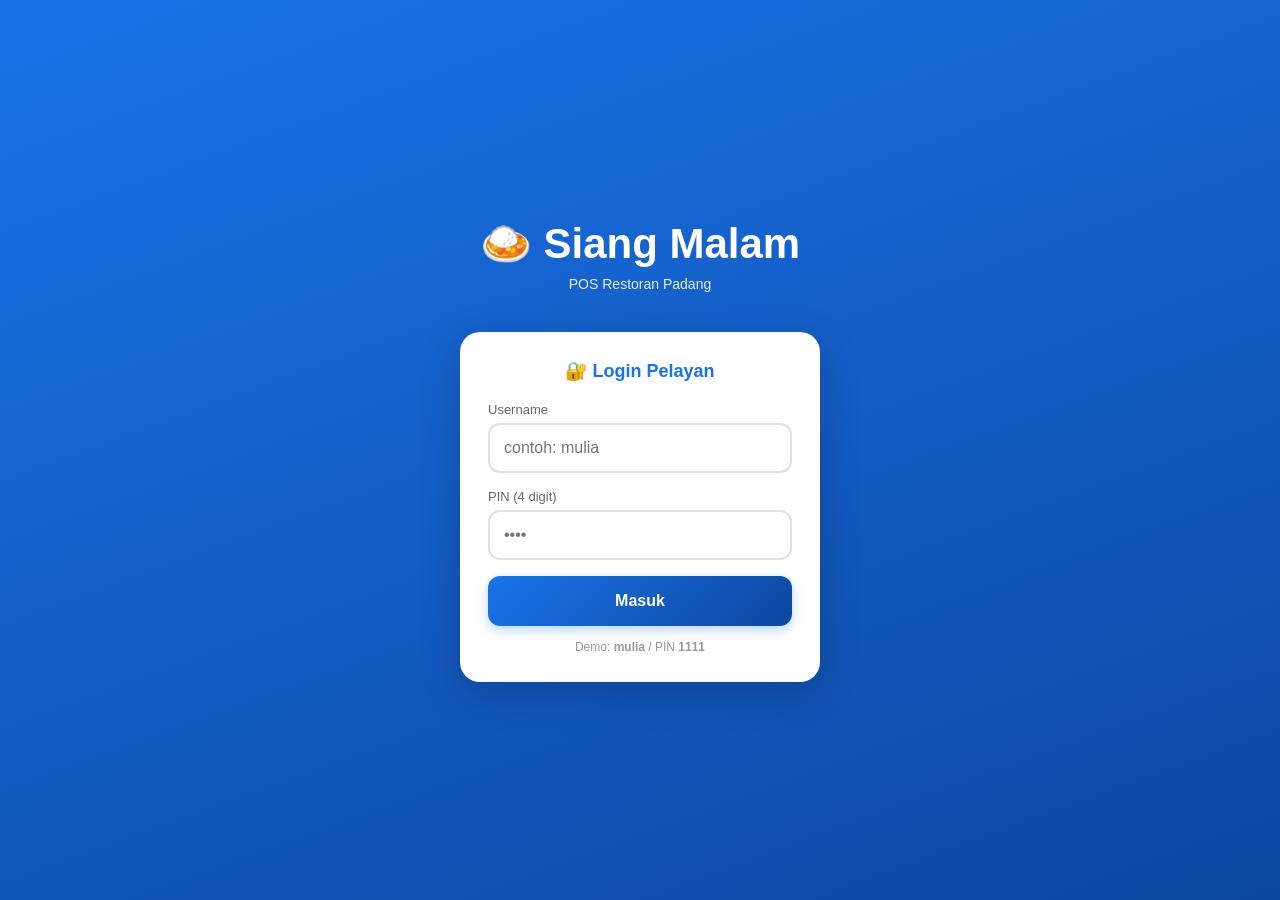
==== index.html @ 91ed28cb "Update index.html" ====
<!DOCTYPE html>
<html lang="id">
<head>
<meta charset="UTF-8">
<meta name="viewport" content="width=device-width, initial-scale=1.0">
<meta name="theme-color" content="#1a73e8">
<title>POS Siang Malam</title>
<style>
*{margin:0;padding:0;box-sizing:border-box;-webkit-tap-highlight-color:transparent}
body{font-family:-apple-system,BlinkMacSystemFont,"Segoe UI",Roboto,sans-serif;background:#f0f4f8;color:#333;min-height:100vh}
.page{display:none;padding:16px;padding-bottom:90px;min-height:100vh;animation:fadeIn .3s}
.page.active{display:block}
@keyframes fadeIn{from{opacity:0;transform:translateY(8px)}to{opacity:1;transform:translateY(0)}}
#pageLogin{background:linear-gradient(160deg,#1a73e8,#0d47a1);display:flex;flex-direction:column;justify-content:center;align-items:center;padding:24px;min-height:100vh}
#pageLogin.active{display:flex}
.login-logo{text-align:center;color:#fff;margin-bottom:40px}
.login-logo h1{font-size:42px;margin-bottom:8px}
.login-logo p{font-size:14px;opacity:.9}
.login-card{background:#fff;padding:28px;border-radius:20px;width:100%;max-width:360px;box-shadow:0 10px 40px rgba(0,0,0,.2)}
.login-card h2{text-align:center;margin-bottom:20px;color:#1a73e8;font-size:18px}
.form-group{margin-bottom:16px}
.form-group label{display:block;font-size:13px;color:#666;margin-bottom:6px;font-weight:500}
.form-group input{width:100%;padding:14px;border:2px solid #e0e0e0;border-radius:12px;font-size:16px;outline:none;transition:border-color .2s}
.form-group input:focus{border-color:#1a73e8}
.btn-primary{width:100%;padding:16px;background:linear-gradient(135deg,#1a73e8,#0d47a1);color:#fff;border:none;border-radius:12px;font-size:16px;font-weight:700;cursor:pointer;box-shadow:0 4px 12px rgba(26,115,232,.3)}
.btn-primary:active{transform:scale(.97)}
.btn-primary:disabled{opacity:.6}
.app-header{background:linear-gradient(135deg,#1a73e8,#0d47a1);color:#fff;padding:20px;border-radius:16px;margin-bottom:16px;display:flex;justify-content:space-between;align-items:center;box-shadow:0 4px 12px rgba(26,115,232,.3)}
.app-header h1{font-size:20px}
.app-header p{font-size:12px;opacity:.9;margin-top:4px}
.user-badge{background:rgba(255,255,255,.2);padding:8px 14px;border-radius:20px;font-size:12px;cursor:pointer;border:1px solid rgba(255,255,255,.3);color:#fff}
.card{background:#fff;padding:20px;border-radius:16px;margin-bottom:16px;box-shadow:0 2px 8px rgba(0,0,0,.06)}
.card h2{font-size:15px;color:#1a73e8;margin-bottom:12px;display:flex;justify-content:space-between}
.card .amount{font-size:28px;font-weight:700;color:#0d47a1;margin-bottom:12px}
.row-info{display:flex;justify-content:space-between;padding:10px 0;border-bottom:1px solid #f0f0f0;font-size:14px}
.row-info:last-child{border-bottom:none}
.row-info strong{color:#1a73e8}
.grid-menu{display:grid;grid-template-columns:repeat(2,1fr);gap:12px;margin-top:8px}
.btn-menu{background:#fff;padding:20px 12px;border-radius:14px;text-align:center;cursor:pointer;border:none;box-shadow:0 2px 8px rgba(0,0,0,.06);font-size:13px;color:#333;font-weight:500}
.btn-menu:active{transform:scale(.96)}
.btn-menu .icon{font-size:32px;display:block;margin-bottom:8px}
.grid-meja{display:grid;grid-template-columns:repeat(3,1fr);gap:10px;margin-top:8px}
.meja-card{padding:18px 8px;border-radius:12px;text-align:center;cursor:pointer;border:2px solid}
.meja-card:active{transform:scale(.95)}
.meja-card.kosong{background:#e8f5e9;border-color:#4caf50}
.meja-card.terisi{background:#ffebee;border-color:#e53935}
.meja-no{font-size:18px;font-weight:700;color:#333}
.meja-status{font-size:11px;margin-top:4px}
.meja-card.kosong .meja-status{color:#2e7d32}
.meja-card.terisi .meja-status{color:#c62828}
.voice-area{background:#fff;padding:24px 16px;border-radius:16px;text-align:center;margin-bottom:16px;box-shadow:0 2px 8px rgba(0,0,0,.06)}
.voice-btn{background:linear-gradient(135deg,#1a73e8,#0d47a1);color:#fff;border:none;border-radius:50%;width:110px;height:110px;font-size:48px;cursor:pointer;box-shadow:0 6px 20px rgba(26,115,232,.4)}
.voice-btn.listening{background:linear-gradient(135deg,#e53935,#c62828);animation:pulseVoice 1.2s infinite}
@keyframes pulseVoice{0%,100%{transform:scale(1)}50%{transform:scale(1.08)}}
.voice-status{margin-top:12px;font-size:13px;color:#666}
.transcript-box{background:#f8f9fa;padding:14px;border-radius:10px;margin-top:16px;min-height:50px;text-align:left;font-size:14px;font-style:italic;color:#555;border-left:4px solid #1a73e8}
.hint-box{background:#fff3e0;padding:12px;border-radius:10px;font-size:12px;color:#e65100;margin-bottom:12px;line-height:1.5}
.order-item{display:flex;justify-content:space-between;align-items:center;padding:12px;background:#f8f9fa;border-radius:10px;margin-bottom:8px}
.order-item.error{background:#ffebee;border-left:4px solid #e53935}
.order-item .info strong{display:block;font-size:14px}
.order-item .info small{color:#888;font-size:12px}
.qty-badge{background:#1a73e8;color:#fff;padding:6px 12px;border-radius:20px;font-weight:700;font-size:13px;min-width:44px;text-align:center}
.total-box{background:linear-gradient(135deg,#0d47a1,#1a73e8);color:#fff;padding:18px;border-radius:14px;text-align:center;margin-top:16px;font-size:20px;font-weight:700}
.bottom-nav{position:fixed;bottom:0;left:0;right:0;background:#fff;display:flex;justify-content:space-around;align-items:center;padding:8px 0;box-shadow:0 -4px 16px rgba(0,0,0,.08);z-index:100;border-top-left-radius:20px;border-top-right-radius:20px}
.nav-item{flex:1;text-align:center;padding:8px 4px;cursor:pointer;color:#999;font-size:10px;background:none;border:none}
.nav-item.active{color:#1a73e8}
.nav-item .nav-icon{font-size:22px;display:block;margin-bottom:2px}
.nav-center{position:relative;top:-20px;background:linear-gradient(135deg,#1a73e8,#0d47a1);width:60px;height:60px;border-radius:50%;display:flex;align-items:center;justify-content:center;color:#fff;font-size:26px;box-shadow:0 6px 16px rgba(26,115,232,.5);border:4px solid #fff;cursor:pointer}
.modal-overlay{position:fixed;top:0;left:0;right:0;bottom:0;background:rgba(0,0,0,.5);z-index:200;display:none;align-items:center;justify-content:center;padding:20px}
.modal-overlay.show{display:flex}
.modal-box{background:#fff;border-radius:20px;padding:24px;max-width:400px;width:100%}
.modal-box h2{color:#1a73e8;margin-bottom:12px;font-size:18px}
.modal-box p{color:#666;font-size:14px;line-height:1.5;margin-bottom:16px}
.btn-secondary{padding:12px;border:2px solid #e0e0e0;background:#fff;border-radius:10px;font-size:14px;font-weight:500;cursor:pointer;flex:1}
.modal-actions{display:flex;gap:8px}
.loading{text-align:center;padding:30px;color:#888;font-size:14px}
.spinner{display:inline-block;width:30px;height:30px;border:3px solid #e0e0e0;border-top-color:#1a73e8;border-radius:50%;animation:spin .8s linear infinite;margin-bottom:8px}
@keyframes spin{to{transform:rotate(360deg)}}
.toast{position:fixed;bottom:100px;left:50%;transform:translateX(-50%) translateY(20px);background:#333;color:#fff;padding:12px 24px;border-radius:30px;font-size:14px;opacity:0;transition:all .3s;z-index:300;pointer-events:none;max-width:90%;text-align:center}
.toast.show{opacity:1;transform:translateX(-50%) translateY(0)}
.toast.success{background:#2e7d32}
.toast.error{background:#c62828}
</style>
</head>
<body>

<div class="page active" id="pageLogin">
<div class="login-logo">
<h1>🍛 Siang Malam</h1>
<p>POS Restoran Padang</p>
</div>
<div class="login-card">
<h2>🔐 Login Pelayan</h2>
<div class="form-group">
<label>Username</label>
<input type="text" id="inputUsername" placeholder="contoh: mulia" autocomplete="off">
</div>
<div class="form-group">
<label>PIN (4 digit)</label>
<input type="password" id="inputPin" placeholder="••••" maxlength="4" inputmode="numeric">
</div>
<button class="btn-primary" onclick="doLogin()" id="btnLogin">Masuk</button>
<p style="text-align:center;font-size:12px;color:#999;margin-top:14px">Demo: <strong>mulia</strong> / PIN <strong>1111</strong></p>
</div>
</div>

<div class="page" id="pageHome">
<div class="app-header">
<div>
<h1>🍛 Siang Malam</h1>
<p id="greeting">Selamat datang!</p>
</div>
<button class="user-badge" onclick="logout()"><span id="userBadge">Pelayan</span> ▾</button>
</div>
<div class="card" id="cardLaporan">
<div class="loading"><div class="spinner"></div><br>Memuat data...</div>
</div>
<h3 style="font-size:14px;color:#333;margin-bottom:8px">Menu Cepat</h3>
<div class="grid-menu">
<button class="btn-menu" onclick="goTo('meja')"><span class="icon">🪑</span>Pilih Meja</button>
<button class="btn-menu" onclick="goTo('voice')"><span class="icon">🎤</span>Voice Order</button>
<button class="btn-menu" onclick="showDaftarMenu()"><span class="icon">🍽️</span>Daftar Menu</button>
<button class="btn-menu" onclick="showPesananAktif()"><span class="icon">📋</span>Pesanan Aktif</button>
</div>
</div>

<div class="page" id="pageMeja">
<div class="app-header">
<div><h1>🪑 Pilih Meja</h1><p>Klik meja untuk mulai pesanan</p></div>
</div>
<div class="card">
<div style="display:flex;gap:16px;font-size:12px;margin-bottom:12px">
<div><span style="display:inline-block;width:12px;height:12px;background:#4caf50;border-radius:3px;vertical-align:middle"></span> Kosong</div>
<div><span style="display:inline-block;width:12px;height:12px;background:#e53935;border-radius:3px;vertical-align:middle"></span> Terisi</div>
</div>
<div class="grid-meja" id="gridMeja"><div class="loading">Memuat meja...</div></div>
</div>
</div>

<div class="page" id="pageVoice">
<div class="app-header">
<div><h1>🎤 Voice Order</h1><p>Bicara pesanan Anda</p></div>
<button class="user-badge" onclick="goTo('home')">← Kembali</button>
</div>
<div class="hint-box">
💡 <strong>Cara pakai:</strong><br>
1. Ucapkan: <em>"Meja [nomor], [qty] [menu], [qty] [menu]"</em><br>
2. Contoh: <em>"Meja lima, nasi dua, rendang satu"</em><br>
3. Bisa juga: <em>"Nasi 3, es teh 2, ayam pop 1"</em>
</div>
<div class="voice-area">
<button class="voice-btn" id="voiceBtn" onclick="toggleVoice()">🎤</button>
<div class="voice-status" id="voiceStatus">Tekan tombol untuk mulai bicara</div>
<div class="transcript-box" id="transcript">Hasil suara akan muncul di sini...</div>
</div>
<div id="hasilPesanan"></div>
</div>

<div class="bottom-nav" id="bottomNav" style="display:none">
<button class="nav-item" data-page="home" onclick="goTo('home')"><span class="nav-icon">🏠</span>Home</button>
<button class="nav-item" data-page="meja" onclick="goTo('meja')"><span class="nav-icon">🪑</span>Meja</button>
<button class="nav-center" onclick="goTo('voice')">🎤</button>
<button class="nav-item" data-page="pesanan" onclick="showPesananAktif()"><span class="nav-icon">📋</span>Pesanan</button>
<button class="nav-item" onclick="logout()"><span class="nav-icon">👤</span>Logout</button>
</div>

<div class="modal-overlay" id="modal" onclick="closeModal(event)">
<div class="modal-box" onclick="event.stopPropagation()">
<h2 id="modalTitle">Judul</h2>
<div id="modalBody">Isi modal</div>
<div class="modal-actions" id="modalActions"><button class="btn-secondary" onclick="closeModal()">Tutup</button></div>
</div>
</div>

<div class="toast" id="toast"></div>

<script>
// ====== GANTI DENGAN URL BACKEND ANDA ======
const API_URL = "https://script.google.com/macros/s/AKfycbwk7WimRPqoR0Mmh0qqfgQ7DvuWNFc7dsDOyLQlCuGBmGP-jM36auRirOwfvV0gje8T/exec";

const state={user:null,menuDB:{},mejaDB:[],selectedMeja:null,currentPage:"login"};
const rp=(n)=>"Rp "+Number(n).toLocaleString("id-ID");

function toast(msg,type=""){
const el=document.getElementById("toast");
el.textContent=msg;
el.className="toast show "+type;
setTimeout(()=>el.className="toast "+type,2500);
}

function showModal(title,body,actions=null){
document.getElementById("modalTitle").textContent=title;
document.getElementById("modalBody").innerHTML=body;
const actionsEl=document.getElementById("modalActions");
actionsEl.innerHTML=actions||'<button class="btn-secondary" onclick="closeModal()">Tutup</button>';
document.getElementById("modal").classList.add("show");
}

function closeModal(e){
if(e&&e.target!==e.currentTarget&&e.target.id!=="modal")return;
document.getElementById("modal").classList.remove("show");
}

function goTo(page){
document.querySelectorAll(".page").forEach(p=>p.classList.remove("active"));
document.getElementById("page"+page.charAt(0).toUpperCase()+page.slice(1)).classList.add("active");
state.currentPage=page;
document.querySelectorAll(".nav-item").forEach(n=>n.classList.toggle("active",n.dataset.page===page));
if(page==="home")loadLaporan();
if(page==="meja")loadMeja();
window.scrollTo(0,0);
}

async function apiCall(action,data={}){
try{
const res=await fetch(API_URL,{
method:"POST",
headers:{"Content-Type":"text/plain"},
body:JSON.stringify({action,...data})
});
return await res.json();
}catch(err){
console.error("API Error:",err);
return{success:false,message:"Gagal terhubung ke server"};
}
}

async function doLogin(){
const username=document.getElementById("inputUsername").value.trim();
const pin=document.getElementById("inputPin").value.trim();
if(!username||!pin){toast("Isi username dan PIN","error");return;}
const btn=document.getElementById("btnLogin");
btn.disabled=true;btn.textContent="Memproses...";
const result=await apiCall("login",{username,pin});
btn.disabled=false;btn.textContent="Masuk";
if(!result.success){toast(result.message||"Login gagal","error");return;}
state.user={username,nama:result.nama,role:result.role};
document.getElementById("greeting").textContent="Halo, "+result.nama+"!";
document.getElementById("userBadge").textContent=result.role;
await loadMenuDB();
document.getElementById("bottomNav").style.display="flex";
goTo("home");
toast("Login berhasil! 🎉","success");
}

function logout(){
showModal("Logout","Yakin ingin keluar?",'<button class="btn-secondary" onclick="closeModal()">Batal</button><button class="btn-primary" style="flex:1" onclick="confirmLogout()">Logout</button>');
}

function confirmLogout(){
state.user=null;state.menuDB={};state.mejaDB=[];
document.getElementById("bottomNav").style.display="none";
document.getElementById("inputUsername").value="";
document.getElementById("inputPin").value="";
closeModal();
goTo("login");
toast("Anda telah logout");
}

async function loadMenuDB(){
const result=await apiCall("getMenu");
if(result.success){
state.menuDB={};
result.data.forEach(item=>{
state.menuDB[item.nama.toLowerCase()]={id:item.id,nama:item.nama,harga:item.harga,kategori:item.kategori};
});
}
}

async function loadLaporan(){
const card=document.getElementById("cardLaporan");
card.innerHTML='<div class="loading"><div class="spinner"></div><br>Memuat...</div>';
const result=await apiCall("laporanHarian");
if(!result.success){
card.innerHTML="<h2>💰 Penjualan Hari Ini</h2><p>❌ "+result.message+"</p>";
return;
}
card.innerHTML='<h2>💰 Penjualan Hari Ini <span style="font-size:11px;color:#888">'+result.tanggal+'</span></h2><div class="amount">'+rp(result.totalPenjualan)+'</div><div class="row-info"><span>Transaksi</span><strong>'+result.jumlahTransaksi+' pesanan</strong></div><div class="row-info"><span>💵 Tunai</span><strong>'+rp(result.breakdown.tunai)+'</strong></div><div class="row-info"><span>📱 QRIS</span><strong>'+rp(result.breakdown.qris)+'</strong></div><div class="row-info"><span>💳 Debit</span><strong>'+rp(result.breakdown.debit)+'</strong></div>';
}

async function loadMeja(){
const grid=document.getElementById("gridMeja");
grid.innerHTML='<div class="loading"><div class="spinner"></div><br>Memuat...</div>';
const result=await apiCall("getMeja");
if(!result.success){grid.innerHTML="❌ "+result.message;return;}
state.mejaDB=result.data;
let html="";
result.data.forEach(meja=>{
const cls=meja.status==="Kosong"?"kosong":"terisi";
html+='<div class="meja-card '+cls+'" onclick="pilihMeja(\''+meja.no+'\',\''+meja.status+'\')"><div class="meja-no">'+meja.no+'</div><div class="meja-status">'+meja.status+'</div></div>';
});
grid.innerHTML=html;
}

function pilihMeja(noMeja,status){
if(status==="Terisi"){
showModal("Meja Terisi",'Meja <strong>'+noMeja+'</strong> sedang terisi.<br><br>Ingin menambah pesanan?','<button class="btn-secondary" onclick="closeModal()">Batal</button><button class="btn-primary" style="flex:1" onclick="tambahPesanan(\''+noMeja+'\')">Tambah Pesanan</button>');
}else{
state.selectedMeja=noMeja;
toast("Meja "+noMeja+" dipilih","success");
goTo("voice");
}
}

function tambahPesanan(noMeja){
state.selectedMeja=noMeja;
closeModal();
goTo("voice");
}

function showDaftarMenu(){
const menuArr=Object.values(state.menuDB);
let html="";
menuArr.forEach(m=>{
html+='<div class="order-item"><div class="info"><strong>'+m.nama+'</strong><small>'+m.kategori+'</small></div><div style="color:#1a73e8;font-weight:700">'+rp(m.harga)+'</div></div>';
});
showModal("🍽️ Daftar Menu ("+menuArr.length+")",'<div style="max-height:60vh;overflow-y:auto">'+html+'</div>');
}

async function showPesananAktif(){
showModal("📋 Pesanan Aktif",'<div class="loading"><div class="spinner"></div><br>Memuat...</div>');
const result=await apiCall("pesananAktif");
if(!result.success||!result.data||result.data.length===0){
document.getElementById("modalBody").innerHTML="<p style='text-align:center;color:#888'>Tidak ada pesanan aktif</p>";
return;
}
let html='<div style="max-height:60vh;overflow-y:auto">';
result.data.forEach(p=>{
html+='<div class="order-item" onclick="lihatPesanan(\''+p.id+'\')" style="cursor:pointer"><div class="info"><strong>'+p.noMeja+'</strong><small>'+p.waktu+' • '+p.jumlahItem+' item</small></div><div style="color:#1a73e8;font-weight:700;font-size:13px">'+rp(p.total)+'</div></div>';
});
html+='</div>';
document.getElementById("modalBody").innerHTML=html;
}

async function lihatPesanan(idPesanan){
const result=await apiCall("detailPesanan",{idPesanan});
if(!result.success){toast("Gagal memuat detail","error");return;}
let html="";
result.items.forEach(item=>{
html+='<div class="order-item"><div class="info"><strong>'+item.nama+'</strong><small>'+rp(item.harga)+' × '+item.qty+'</small></div><div class="qty-badge">'+item.qty+'x</div></div>';
});
html+='<div class="total-box">Total: '+rp(result.total)+'</div>';
showModal("Detail Pesanan",'<div style="max-height:50vh;overflow-y:auto">'+html+'</div>','<button class="btn-secondary" onclick="closeModal()">Tutup</button><button class="btn-primary" style="flex:1" onclick="bayarPesanan(\''+idPesanan+'\','+result.total+')">Bayar</button>');
}

const SpeechRecognition=window.SpeechRecognition||window.webkitSpeechRecognition;
let recognition=null;
let isListening=false;

if(SpeechRecognition){
recognition=new SpeechRecognition();
recognition.lang="id-ID";
recognition.continuous=false;
recognition.interimResults=true;
recognition.onresult=(event)=>{
let transcript="";
for(let i=event.resultIndex;i<event.results.length;i++){
transcript+=event.results[i][0].transcript;
}
document.getElementById("transcript").textContent=transcript;
if(event.results[event.results.length-1].isFinal){
parseOrder(transcript);
}
};
recognition.onend=()=>{
isListening=false;
document.getElementById("voiceBtn").classList.remove("listening");
document.getElementById("voiceStatus").textContent="Tekan tombol untuk bicara lagi";
};
recognition.onerror=(event)=>{
isListening=false;
document.getElementById("voiceBtn").classList.remove("listening");
document.getElementById("voiceStatus").textContent="❌ Error: "+event.error;
};
}

function toggleVoice(){
if(!recognition){toast("Browser tidak mendukung. Gunakan Chrome.","error");return;}
if(isListening){recognition.stop();return;}
recognition.start();
isListening=true;
document.getElementById("voiceBtn").classList.add("listening");
document.getElementById("voiceStatus").textContent="🎙️ Mendengarkan... bicara sekarang";
document.getElementById("transcript").textContent="...";
}

const angkaMap={"nol":0,"kosong":0,"satu":1,"dua":2,"tiga":3,"empat":4,"lima":5,"enam":6,"tujuh":7,"delapan":8,"sembilan":9,"sepuluh":10,"sebelas":11,"dua belas":12};

function parseAngka(teks){
teks=teks.trim().toLowerCase();
if(angkaMap[teks]!==undefined)return angkaMap[teks];
const num=parseInt(teks);
return isNaN(num)?null:num;
}

const ALIAS_MENU={"nasi":"nasi putih","rendang":"rendang daging","pop":"ayam pop","ayam goreng":"ayam goreng","dendeng":"dendeng balado","gulai ikan":"gulai ikan tongkol","tongkol":"gulai ikan tongkol","nangka":"sayur nangka","daun singkong":"daun singkong","tahu":"gulai tahu tempe","tempe":"gulai tahu tempe","perkedel":"perkedel","kerupuk":"kerupuk kulit","sambal":"sambal ijo","es teh":"es teh manis","teh manis":"es teh manis","teh talua":"teh talua","es jeruk":"es jeruk","air":"air mineral","aqua":"air mineral","kopi":"kopi hitam","es campur":"es campur"};

function cariMenu(input){
input=input.toLowerCase().trim();
if(state.menuDB[input])return state.menuDB[input];
for(const alias in ALIAS_MENU){
if(input.includes(alias)){
const target=ALIAS_MENU[alias];
if(state.menuDB[target])return state.menuDB[target];
}
}
const menuNames=Object.keys(state.menuDB);
for(const nama of menuNames){
if(nama.includes(input)||input.includes(nama))return state.menuDB[nama];
}
const kataInput=input.split(/\s+/).filter(k=>k.length>2);
let bestMatch=null;
let bestScore=0;
for(const nama of menuNames){
let score=0;
kataInput.forEach(kata=>{if(nama.includes(kata))score++;});
if(score>bestScore){bestScore=score;bestMatch=state.menuDB[nama];}
}
return bestScore>0?bestMatch:null;
}



function parseOrder(transcript){
const teks=transcript.toLowerCase().trim();
console.log("📝 Transcript:",teks);
let noMeja=state.selectedMeja;
const mejaMatch=teks.match(/meja\s+(\w+)/i);
if(mejaMatch){
const mejaNum=parseAngka(mejaMatch[1]);
if(mejaNum)noMeja="M"+String(mejaNum).padStart(2,"0");
}
let teksMenu=teks.replace(/meja\s+\w+/i,"").trim();
teksMenu=teksMenu.replace(/\s+(sama|terus|lalu|plus|dan)\s+/gi,", ");
const hasil=parseItemsSmart(teksMenu);
tampilkanHasil(noMeja,hasil);
}

/**
 * Parser pintar: memecah ucapan menjadi item-item.
 * Mendukung pola:
 *  - "nasi 1 rendang daging 2"  (tanpa koma)
 *  - "nasi 1, rendang 2"        (dengan koma)
 *  - "2 nasi, 3 es teh"         (angka di depan)
 */
function parseItemsSmart(teksMenu){
const hasil=[];
let sisa=teksMenu;
const daftarNamaMenu=Object.keys(state.menuDB).sort((a,b)=>b.length-a.length);
const aliasList=Object.keys(ALIAS_MENU).sort((a,b)=>b.length-a.length);
const semuaNama=[...daftarNamaMenu,...aliasList].sort((a,b)=>b.length-a.length);

// Fungsi cek apakah sebuah string adalah angka
const isAngka=(kata)=>{
  if(!kata)return false;
  if(angkaMap[kata]!==undefined)return true;
  return /^\d+$/.test(kata);
};

// Cari item di dalam string sisa
function cariSatuItem(str){
  // Split jadi kata-kata
  const kata=str.split(/\s+/).filter(k=>k);
  if(kata.length===0)return null;

  // Coba deteksi 3 pola:
  // Pola A: [nama_menu] [angka]      → "rendang daging 2"
  // Pola B: [angka] [nama_menu]      → "2 rendang"
  // Pola C: [nama_menu] (tanpa angka) → "rendang"

  // === Coba Pola A: dari KIRI, cari nama menu terpanjang, lalu cek apakah kata berikutnya angka
  for(let i=0;i<kata.length;i++){
    // Coba cari nama menu mulai dari index i
    for(let len=Math.min(5,kata.length-i);len>=1;len--){
      const kandidat=kata.slice(i,i+len).join(" ");
      const sisaKata=kata.slice(i+len);

      // Cek apakah kandidat match dengan menu
      const menu=cariMenu(kandidat);
      if(menu){
        // Cek apakah kata berikutnya angka
        if(sisaKata.length>0&&isAngka(sisaKata[0])){
          const qty=parseAngka(sisaKata[0])||1;
          return {
            item:{id:menu.id,nama:menu.nama,qty:qty,harga:menu.harga,subtotal:qty*menu.harga},
            before:kata.slice(0,i).join(" "),
            after:sisaKata.slice(1).join(" ")
          };
        }
      }
    }
  }

  // === Coba Pola B: dari KIRI, cari ANGKA dulu, lalu nama menu
  if(isAngka(kata[0])){
    const qty=parseAngka(kata[0])||1;
    for(let len=Math.min(5,kata.length-1);len>=1;len--){
      const kandidat=kata.slice(1,1+len).join(" ");
      const menu=cariMenu(kandidat);
      if(menu){
        return {
          item:{id:menu.id,nama:menu.nama,qty:qty,harga:menu.harga,subtotal:qty*menu.harga},
          before:"",
          after:kata.slice(1+len).join(" ")
        };
      }
    }
  }

  // === Coba Pola C: nama menu tanpa angka (qty default 1)
  for(let i=0;i<kata.length;i++){
    for(let len=Math.min(5,kata.length-i);len>=1;len--){
      const kandidat=kata.slice(i,i+len).join(" ");
      const menu=cariMenu(kandidat);
      if(menu){
        return {
          item:{id:menu.id,nama:menu.nama,qty:1,harga:menu.harga,subtotal:menu.harga},
          before:kata.slice(0,i).join(" "),
          after:kata.slice(i+len).join(" ")
        };
      }
    }
  }

  return null;
}

// Loop sampai string sisa kosong
let loopCount=0;
while(sisa.trim() && loopCount<20){
  loopCount++;

  // Buang koma/spasi di awal
  sisa=sisa.replace(/^[\s,]+/,"");

  // Cek dulu, mungkin ada segment dipisah koma
  const idxKoma=sisa.indexOf(",");
  const segmen=idxKoma>=0?sisa.slice(0,idxKoma).trim():sisa.trim();
  const nextPart=idxKoma>=0?sisa.slice(idxKoma+1).trim():"";

  if(!segmen){
    if(nextPart){sisa=nextPart;continue;}
    break;
  }

  const found=cariSatuItem(segmen);
  if(found){
    // Cek apakah ada sisa kata yang tidak terpakai di dalam segmen
    const leftover=(found.before+" "+found.after).trim();
    hasil.push(found.item);

    // Kalau ada sisa di dalam segmen, coba parse lagi sisa itu
    if(leftover){
      // Gabungkan sisa dengan nextPart
      sisa=(leftover+","+nextPart).trim();
    }else{
      sisa=nextPart;
    }
  }else{
    // Tidak ada menu yang dikenali di segmen ini
    // Kalau segmen berisi sesuatu, catat sebagai error
    if(segmen.trim()&&!/^\d+$/.test(segmen.trim())){
      hasil.push({id:null,nama:segmen+" (?)",qty:1,harga:0,subtotal:0,error:true});
    }
    sisa=nextPart;
  }
}

return hasil;
}





function tampilkanHasil(noMeja,items){
let html="";
if(noMeja){
html+='<div style="background:#e3f2fd;padding:12px;border-radius:10px;margin-bottom:12px"><strong>🪑 Meja: '+noMeja+'</strong></div>';
}else{
html+='<div style="background:#ffebee;padding:12px;border-radius:10px;margin-bottom:12px;color:#c62828;font-size:13px">⚠️ Nomor meja tidak terdeteksi. Sebutkan "Meja [nomor]"</div>';
}
let total=0;
items.forEach(item=>{
if(item.error){
html+='<div class="order-item error"><div class="info"><strong>❌ '+item.nama+'</strong><small>Tidak dikenali</small></div><div class="qty-badge">'+item.qty+'x</div></div>';
}else{
total+=item.subtotal;
html+='<div class="order-item"><div class="info"><strong>'+item.nama+'</strong><small>'+rp(item.harga)+' × '+item.qty+'</small></div><div class="qty-badge">'+item.qty+'x</div></div>';
}
});
if(total>0&&noMeja){
html+='<div class="total-box">Total: '+rp(total)+'</div>';
html+='<button class="btn-primary" style="margin-top:12px" onclick=\'kirimPesanan('+JSON.stringify(noMeja)+','+JSON.stringify(items)+')\'>✅ Konfirmasi & Kirim ke Dapur</button>';
}
document.getElementById("hasilPesanan").innerHTML=html;
}

async function kirimPesanan(noMeja,items){
const validItems=items.filter(i=>!i.error).map(i=>({idMenu:i.id,jumlah:i.qty,catatan:""}));
if(validItems.length===0){toast("Tidak ada menu valid","error");return;}
const btn=event.target;
btn.textContent="⏳ Mengirim...";
btn.disabled=true;
const result=await apiCall("buatPesanan",{noMeja,namaPelayan:state.user.nama,items:validItems});
if(result.success){
toast("✅ Pesanan terkirim! "+rp(result.total),"success");
document.getElementById("hasilPesanan").innerHTML="";
document.getElementById("transcript").textContent="Hasil suara akan muncul di sini...";
state.selectedMeja=null;
setTimeout(()=>{
showModal("Pesanan Berhasil",'Pesanan <strong>'+noMeja+'</strong> telah terkirim ke dapur.<br>Total: <strong>'+rp(result.total)+'</strong>','<button class="btn-secondary" onclick="closeModal();goTo(\'home\')">Selesai</button><button class="btn-primary" style="flex:1" onclick="closeModal();bayarPesanan(\''+result.idPesanan+'\','+result.total+')">Bayar Sekarang</button>');
},500);
}else{
toast("❌ Gagal: "+result.message,"error");
btn.textContent="✅ Konfirmasi & Kirim ke Dapur";
btn.disabled=false;
}
}

async function bayarPesanan(idPesanan,total){
closeModal();
showModal("💰 Metode Pembayaran",'<p style="text-align:center;font-size:20px;color:#1a73e8;font-weight:700;margin-bottom:16px">'+rp(total)+'</p><p>Pilih metode pembayaran:</p>','<button class="btn-secondary" onclick="prosesBayar(\''+idPesanan+'\',\'Tunai\','+total+')">💵 Tunai</button><button class="btn-secondary" onclick="prosesBayar(\''+idPesanan+'\',\'QRIS\','+total+')">📱 QRIS</button><button class="btn-secondary" onclick="prosesBayar(\''+idPesanan+'\',\'Debit\','+total+')">💳 Debit</button>');
}

async function prosesBayar(idPesanan,metode,total){
closeModal();
toast("Memproses pembayaran...");
const result=await apiCall("pembayaran",{idPesanan,metodeBayar:metode});
if(result.success){
const strukResult=await apiCall("struk",{idPesanan});
showModal("✅ Pembayaran Berhasil",'<p style="text-align:center;color:#2e7d32;font-size:16px;font-weight:700">'+metode+' - '+rp(total)+'</p><div style="background:#f8f9fa;padding:12px;border-radius:10px;margin-top:12px;font-family:monospace;font-size:11px;white-space:pre-wrap;max-height:40vh;overflow-y:auto">'+(strukResult.struk||"Struk tidak tersedia")+'</div>','<button class="btn-secondary" onclick="closeModal();goTo(\'home\')">Selesai</button>');
if(state.currentPage==="meja")loadMeja();
if(state.currentPage==="home")loadLaporan();
}else{
toast("❌ "+result.message,"error");
}
}

document.addEventListener("keypress",(e)=>{
if(e.key==="Enter"&&state.currentPage==="login")doLogin();
});

console.log("🍛 POS Siang Malam loaded!");
</script>
</body>
</html>
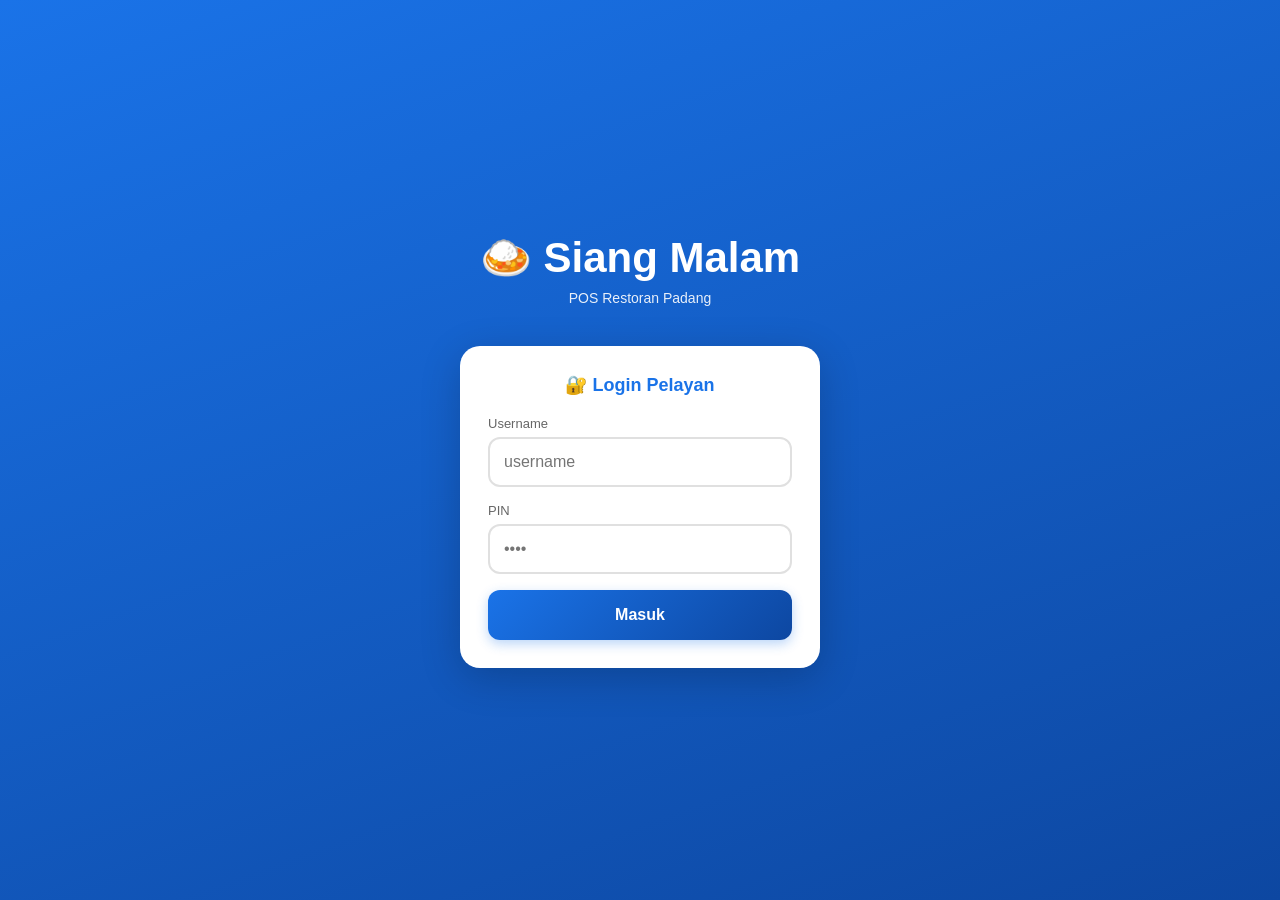
==== commit 2ae19454: "Update index.html" ====
--- a/index.html
+++ b/index.html
@@ -8,10 +8,14 @@
 <style>
 *{margin:0;padding:0;box-sizing:border-box;-webkit-tap-highlight-color:transparent}
 body{font-family:-apple-system,BlinkMacSystemFont,"Segoe UI",Roboto,sans-serif;background:#f0f4f8;color:#333;min-height:100vh}
-.page{display:none;padding:16px;padding-bottom:90px;min-height:100vh;animation:fadeIn .3s}
+
+/* HALAMAN */
+.page{display:none;padding:16px;padding-bottom:100px;min-height:100vh;animation:fadeIn .3s}
 .page.active{display:block}
 @keyframes fadeIn{from{opacity:0;transform:translateY(8px)}to{opacity:1;transform:translateY(0)}}
-#pageLogin{background:linear-gradient(160deg,#1a73e8,#0d47a1);display:flex;flex-direction:column;justify-content:center;align-items:center;padding:24px;min-height:100vh}
+
+/* LOGIN PAGE */
+#pageLogin{display:none;background:linear-gradient(160deg,#1a73e8,#0d47a1);flex-direction:column;justify-content:center;align-items:center;padding:24px;min-height:100vh}
 #pageLogin.active{display:flex}
 .login-logo{text-align:center;color:#fff;margin-bottom:40px}
 .login-logo h1{font-size:42px;margin-bottom:8px}
@@ -20,34 +24,45 @@
 .login-card h2{text-align:center;margin-bottom:20px;color:#1a73e8;font-size:18px}
 .form-group{margin-bottom:16px}
 .form-group label{display:block;font-size:13px;color:#666;margin-bottom:6px;font-weight:500}
-.form-group input{width:100%;padding:14px;border:2px solid #e0e0e0;border-radius:12px;font-size:16px;outline:none;transition:border-color .2s}
+.form-group input{width:100%;padding:14px;border:2px solid #e0e0e0;background:#fff;color:#333;border-radius:12px;font-size:16px;outline:none;transition:border-color .2s}
 .form-group input:focus{border-color:#1a73e8}
+
+/* BUTTONS */
 .btn-primary{width:100%;padding:16px;background:linear-gradient(135deg,#1a73e8,#0d47a1);color:#fff;border:none;border-radius:12px;font-size:16px;font-weight:700;cursor:pointer;box-shadow:0 4px 12px rgba(26,115,232,.3)}
 .btn-primary:active{transform:scale(.97)}
 .btn-primary:disabled{opacity:.6}
+.btn-secondary{padding:12px;border:2px solid #e0e0e0;background:#fff;color:#333;border-radius:10px;font-size:14px;font-weight:500;cursor:pointer;flex:1}
+
+/* HEADER */
 .app-header{background:linear-gradient(135deg,#1a73e8,#0d47a1);color:#fff;padding:20px;border-radius:16px;margin-bottom:16px;display:flex;justify-content:space-between;align-items:center;box-shadow:0 4px 12px rgba(26,115,232,.3)}
 .app-header h1{font-size:20px}
 .app-header p{font-size:12px;opacity:.9;margin-top:4px}
 .user-badge{background:rgba(255,255,255,.2);padding:8px 14px;border-radius:20px;font-size:12px;cursor:pointer;border:1px solid rgba(255,255,255,.3);color:#fff}
+
+/* CARDS */
 .card{background:#fff;padding:20px;border-radius:16px;margin-bottom:16px;box-shadow:0 2px 8px rgba(0,0,0,.06)}
 .card h2{font-size:15px;color:#1a73e8;margin-bottom:12px;display:flex;justify-content:space-between}
 .card .amount{font-size:28px;font-weight:700;color:#0d47a1;margin-bottom:12px}
 .row-info{display:flex;justify-content:space-between;padding:10px 0;border-bottom:1px solid #f0f0f0;font-size:14px}
 .row-info:last-child{border-bottom:none}
 .row-info strong{color:#1a73e8}
+
+/* GRID MENU */
 .grid-menu{display:grid;grid-template-columns:repeat(2,1fr);gap:12px;margin-top:8px}
 .btn-menu{background:#fff;padding:20px 12px;border-radius:14px;text-align:center;cursor:pointer;border:none;box-shadow:0 2px 8px rgba(0,0,0,.06);font-size:13px;color:#333;font-weight:500}
-.btn-menu:active{transform:scale(.96)}
+.btn-menu:active{transform:scale(.96);background:#f8f9fa}
 .btn-menu .icon{font-size:32px;display:block;margin-bottom:8px}
+
+/* GRID MEJA */
 .grid-meja{display:grid;grid-template-columns:repeat(3,1fr);gap:10px;margin-top:8px}
 .meja-card{padding:18px 8px;border-radius:12px;text-align:center;cursor:pointer;border:2px solid}
 .meja-card:active{transform:scale(.95)}
-.meja-card.kosong{background:#e8f5e9;border-color:#4caf50}
-.meja-card.terisi{background:#ffebee;border-color:#e53935}
-.meja-no{font-size:18px;font-weight:700;color:#333}
+.meja-card.kosong{background:#e8f5e9;border-color:#4caf50;color:#2e7d32}
+.meja-card.terisi{background:#ffebee;border-color:#e53935;color:#c62828}
+.meja-no{font-size:18px;font-weight:700}
 .meja-status{font-size:11px;margin-top:4px}
-.meja-card.kosong .meja-status{color:#2e7d32}
-.meja-card.terisi .meja-status{color:#c62828}
+
+/* VOICE */
 .voice-area{background:#fff;padding:24px 16px;border-radius:16px;text-align:center;margin-bottom:16px;box-shadow:0 2px 8px rgba(0,0,0,.06)}
 .voice-btn{background:linear-gradient(135deg,#1a73e8,#0d47a1);color:#fff;border:none;border-radius:50%;width:110px;height:110px;font-size:48px;cursor:pointer;box-shadow:0 6px 20px rgba(26,115,232,.4)}
 .voice-btn.listening{background:linear-gradient(135deg,#e53935,#c62828);animation:pulseVoice 1.2s infinite}
@@ -55,28 +70,46 @@
 .voice-status{margin-top:12px;font-size:13px;color:#666}
 .transcript-box{background:#f8f9fa;padding:14px;border-radius:10px;margin-top:16px;min-height:50px;text-align:left;font-size:14px;font-style:italic;color:#555;border-left:4px solid #1a73e8}
 .hint-box{background:#fff3e0;padding:12px;border-radius:10px;font-size:12px;color:#e65100;margin-bottom:12px;line-height:1.5}
-.order-item{display:flex;justify-content:space-between;align-items:center;padding:12px;background:#f8f9fa;border-radius:10px;margin-bottom:8px}
+
+/* ORDER ITEM */
+.order-item{display:flex;justify-content:space-between;align-items:center;padding:12px;background:#f8f9fa;border-radius:10px;margin-bottom:8px;gap:8px}
 .order-item.error{background:#ffebee;border-left:4px solid #e53935}
-.order-item .info strong{display:block;font-size:14px}
+.order-item .info{flex:1}
+.order-item .info strong{display:block;font-size:14px;color:#333}
 .order-item .info small{color:#888;font-size:12px}
 .qty-badge{background:#1a73e8;color:#fff;padding:6px 12px;border-radius:20px;font-weight:700;font-size:13px;min-width:44px;text-align:center}
-.total-box{background:linear-gradient(135deg,#0d47a1,#1a73e8);color:#fff;padding:18px;border-radius:14px;text-align:center;margin-top:16px;font-size:20px;font-weight:700}
+.order-item.error .qty-badge{background:#e53935}
+.btn-hapus{background:#e53935;color:#fff;border:none;border-radius:8px;padding:8px 12px;font-size:16px;cursor:pointer}
+.btn-hapus:active{transform:scale(.9);background:#c62828}
+.total-box{background:linear-gradient(135deg,#0d47a1,#1a73e8);color:#fff;padding:18px;border-radius:14px;text-align:center;margin-top:16px;font-size:20px;font-weight:700;box-shadow:0 4px 12px rgba(26,115,232,.3)}
+
+/* ORDER ACTIONS */
+.order-actions{display:flex;gap:8px;margin-top:12px}
+.btn-add-item{flex:1;background:#fff;color:#1a73e8;border:2px dashed #1a73e8;padding:14px;border-radius:12px;font-size:14px;font-weight:600;cursor:pointer}
+.btn-add-item:active{background:#e3f2fd}
+
+/* BOTTOM NAV */
 .bottom-nav{position:fixed;bottom:0;left:0;right:0;background:#fff;display:flex;justify-content:space-around;align-items:center;padding:8px 0;box-shadow:0 -4px 16px rgba(0,0,0,.08);z-index:100;border-top-left-radius:20px;border-top-right-radius:20px}
 .nav-item{flex:1;text-align:center;padding:8px 4px;cursor:pointer;color:#999;font-size:10px;background:none;border:none}
 .nav-item.active{color:#1a73e8}
 .nav-item .nav-icon{font-size:22px;display:block;margin-bottom:2px}
 .nav-center{position:relative;top:-20px;background:linear-gradient(135deg,#1a73e8,#0d47a1);width:60px;height:60px;border-radius:50%;display:flex;align-items:center;justify-content:center;color:#fff;font-size:26px;box-shadow:0 6px 16px rgba(26,115,232,.5);border:4px solid #fff;cursor:pointer}
+
+/* MODAL */
 .modal-overlay{position:fixed;top:0;left:0;right:0;bottom:0;background:rgba(0,0,0,.5);z-index:200;display:none;align-items:center;justify-content:center;padding:20px}
 .modal-overlay.show{display:flex}
 .modal-box{background:#fff;border-radius:20px;padding:24px;max-width:400px;width:100%}
 .modal-box h2{color:#1a73e8;margin-bottom:12px;font-size:18px}
 .modal-box p{color:#666;font-size:14px;line-height:1.5;margin-bottom:16px}
-.btn-secondary{padding:12px;border:2px solid #e0e0e0;background:#fff;border-radius:10px;font-size:14px;font-weight:500;cursor:pointer;flex:1}
-.modal-actions{display:flex;gap:8px}
+.modal-actions{display:flex;gap:8px;margin-top:16px}
+
+/* LOADING */
 .loading{text-align:center;padding:30px;color:#888;font-size:14px}
 .spinner{display:inline-block;width:30px;height:30px;border:3px solid #e0e0e0;border-top-color:#1a73e8;border-radius:50%;animation:spin .8s linear infinite;margin-bottom:8px}
 @keyframes spin{to{transform:rotate(360deg)}}
-.toast{position:fixed;bottom:100px;left:50%;transform:translateX(-50%) translateY(20px);background:#333;color:#fff;padding:12px 24px;border-radius:30px;font-size:14px;opacity:0;transition:all .3s;z-index:300;pointer-events:none;max-width:90%;text-align:center}
+
+/* TOAST */
+.toast{position:fixed;bottom:110px;left:50%;transform:translateX(-50%) translateY(20px);background:#333;color:#fff;padding:12px 24px;border-radius:30px;font-size:14px;opacity:0;transition:all .3s;z-index:300;pointer-events:none;max-width:90%;text-align:center}
 .toast.show{opacity:1;transform:translateX(-50%) translateY(0)}
 .toast.success{background:#2e7d32}
 .toast.error{background:#c62828}
@@ -84,6 +117,7 @@
 </head>
 <body>
 
+<!-- HALAMAN 1: LOGIN -->
 <div class="page active" id="pageLogin">
 <div class="login-logo">
 <h1>🍛 Siang Malam</h1>
@@ -93,17 +127,17 @@
 <h2>🔐 Login Pelayan</h2>
 <div class="form-group">
 <label>Username</label>
-<input type="text" id="inputUsername" placeholder="contoh: mulia" autocomplete="off">
+<input type="text" id="inputUsername" placeholder="username" autocomplete="off">
 </div>
 <div class="form-group">
-<label>PIN (4 digit)</label>
-<input type="password" id="inputPin" placeholder="••••" maxlength="4" inputmode="numeric">
+<label>PIN</label>
+<input type="password" id="inputPin" placeholder="••••" maxlength="6" inputmode="numeric">
 </div>
 <button class="btn-primary" onclick="doLogin()" id="btnLogin">Masuk</button>
-<p style="text-align:center;font-size:12px;color:#999;margin-top:14px">Demo: <strong>mulia</strong> / PIN <strong>1111</strong></p>
-</div>
-</div>
-
+</div>
+</div>
+
+<!-- HALAMAN 2: HOME -->
 <div class="page" id="pageHome">
 <div class="app-header">
 <div>
@@ -124,29 +158,33 @@
 </div>
 </div>
 
+<!-- HALAMAN 3: MEJA -->
 <div class="page" id="pageMeja">
 <div class="app-header">
 <div><h1>🪑 Pilih Meja</h1><p>Klik meja untuk mulai pesanan</p></div>
 </div>
 <div class="card">
-<div style="display:flex;gap:16px;font-size:12px;margin-bottom:12px">
+<div style="display:flex;gap:16px;font-size:12px;margin-bottom:12px;color:#666">
 <div><span style="display:inline-block;width:12px;height:12px;background:#4caf50;border-radius:3px;vertical-align:middle"></span> Kosong</div>
 <div><span style="display:inline-block;width:12px;height:12px;background:#e53935;border-radius:3px;vertical-align:middle"></span> Terisi</div>
 </div>
+<button class="btn-add-item" onclick="startTakeaway()" style="margin-bottom:12px;width:100%">🛍️ Pesanan Takeaway (Bungkus)</button>
 <div class="grid-meja" id="gridMeja"><div class="loading">Memuat meja...</div></div>
 </div>
 </div>
 
+<!-- HALAMAN 4: VOICE -->
 <div class="page" id="pageVoice">
 <div class="app-header">
-<div><h1>🎤 Voice Order</h1><p>Bicara pesanan Anda</p></div>
+<div><h1>🎤 Voice Order</h1><p id="voiceHeaderInfo">Bicara pesanan Anda</p></div>
 <button class="user-badge" onclick="goTo('home')">← Kembali</button>
 </div>
 <div class="hint-box">
 💡 <strong>Cara pakai:</strong><br>
-1. Ucapkan: <em>"Meja [nomor], [qty] [menu], [qty] [menu]"</em><br>
-2. Contoh: <em>"Meja lima, nasi dua, rendang satu"</em><br>
-3. Bisa juga: <em>"Nasi 3, es teh 2, ayam pop 1"</em>
+1. Ucapkan: <em>"[qty] [menu], [qty] [menu]"</em><br>
+2. Contoh: <em>"nasi 2 rendang 1 es teh 3"</em><br>
+3. Opsional: <em>"meja 5 nasi 2 rendang 1"</em><br>
+4. Tanpa meja = <strong>Takeaway</strong> 🛍️
 </div>
 <div class="voice-area">
 <button class="voice-btn" id="voiceBtn" onclick="toggleVoice()">🎤</button>
@@ -156,6 +194,7 @@
 <div id="hasilPesanan"></div>
 </div>
 
+<!-- BOTTOM NAV -->
 <div class="bottom-nav" id="bottomNav" style="display:none">
 <button class="nav-item" data-page="home" onclick="goTo('home')"><span class="nav-icon">🏠</span>Home</button>
 <button class="nav-item" data-page="meja" onclick="goTo('meja')"><span class="nav-icon">🪑</span>Meja</button>
@@ -164,6 +203,7 @@
 <button class="nav-item" onclick="logout()"><span class="nav-icon">👤</span>Logout</button>
 </div>
 
+<!-- MODAL -->
 <div class="modal-overlay" id="modal" onclick="closeModal(event)">
 <div class="modal-box" onclick="event.stopPropagation()">
 <h2 id="modalTitle">Judul</h2>
@@ -178,470 +218,618 @@
 // ====== GANTI DENGAN URL BACKEND ANDA ======
 const API_URL = "https://script.google.com/macros/s/AKfycbwk7WimRPqoR0Mmh0qqfgQ7DvuWNFc7dsDOyLQlCuGBmGP-jM36auRirOwfvV0gje8T/exec";
 
-const state={user:null,menuDB:{},mejaDB:[],selectedMeja:null,currentPage:"login"};
+const state={
+  user:null,
+  menuDB:{},
+  mejaDB:[],
+  selectedMeja:null,
+  currentPage:"login",
+  orderItems:[],
+  orderMeja:null
+};
+
 const rp=(n)=>"Rp "+Number(n).toLocaleString("id-ID");
 
 function toast(msg,type=""){
-const el=document.getElementById("toast");
-el.textContent=msg;
-el.className="toast show "+type;
-setTimeout(()=>el.className="toast "+type,2500);
+  const el=document.getElementById("toast");
+  el.textContent=msg;
+  el.className="toast show "+type;
+  setTimeout(()=>el.className="toast "+type,2500);
 }
 
 function showModal(title,body,actions=null){
-document.getElementById("modalTitle").textContent=title;
-document.getElementById("modalBody").innerHTML=body;
-const actionsEl=document.getElementById("modalActions");
-actionsEl.innerHTML=actions||'<button class="btn-secondary" onclick="closeModal()">Tutup</button>';
-document.getElementById("modal").classList.add("show");
+  document.getElementById("modalTitle").textContent=title;
+  document.getElementById("modalBody").innerHTML=body;
+  const actionsEl=document.getElementById("modalActions");
+  actionsEl.innerHTML=actions||'<button class="btn-secondary" onclick="closeModal()">Tutup</button>';
+  document.getElementById("modal").classList.add("show");
 }
 
 function closeModal(e){
-if(e&&e.target!==e.currentTarget&&e.target.id!=="modal")return;
-document.getElementById("modal").classList.remove("show");
+  if(e&&e.target!==e.currentTarget&&e.target.id!=="modal")return;
+  document.getElementById("modal").classList.remove("show");
 }
 
 function goTo(page){
-document.querySelectorAll(".page").forEach(p=>p.classList.remove("active"));
-document.getElementById("page"+page.charAt(0).toUpperCase()+page.slice(1)).classList.add("active");
-state.currentPage=page;
-document.querySelectorAll(".nav-item").forEach(n=>n.classList.toggle("active",n.dataset.page===page));
-if(page==="home")loadLaporan();
-if(page==="meja")loadMeja();
-window.scrollTo(0,0);
+  document.querySelectorAll(".page").forEach(p=>p.classList.remove("active"));
+  const target=document.getElementById("page"+page.charAt(0).toUpperCase()+page.slice(1));
+  if(target)target.classList.add("active");
+  state.currentPage=page;
+
+  document.querySelectorAll(".nav-item").forEach(n=>n.classList.toggle("active",n.dataset.page===page));
+
+  if(page==="home")loadLaporan();
+  if(page==="meja")loadMeja();
+  if(page==="voice")updateVoiceHeader();
+
+  window.scrollTo(0,0);
 }
 
 async function apiCall(action,data={}){
-try{
-const res=await fetch(API_URL,{
-method:"POST",
-headers:{"Content-Type":"text/plain"},
-body:JSON.stringify({action,...data})
-});
-return await res.json();
-}catch(err){
-console.error("API Error:",err);
-return{success:false,message:"Gagal terhubung ke server"};
-}
-}
-
+  try{
+    const res=await fetch(API_URL,{
+      method:"POST",
+      headers:{"Content-Type":"text/plain"},
+      body:JSON.stringify({action,...data})
+    });
+    return await res.json();
+  }catch(err){
+    console.error("API Error:",err);
+    return{success:false,message:"Gagal terhubung ke server"};
+  }
+}
+
+// ============ LOGIN ============
 async function doLogin(){
-const username=document.getElementById("inputUsername").value.trim();
-const pin=document.getElementById("inputPin").value.trim();
-if(!username||!pin){toast("Isi username dan PIN","error");return;}
-const btn=document.getElementById("btnLogin");
-btn.disabled=true;btn.textContent="Memproses...";
-const result=await apiCall("login",{username,pin});
-btn.disabled=false;btn.textContent="Masuk";
-if(!result.success){toast(result.message||"Login gagal","error");return;}
-state.user={username,nama:result.nama,role:result.role};
-document.getElementById("greeting").textContent="Halo, "+result.nama+"!";
-document.getElementById("userBadge").textContent=result.role;
-await loadMenuDB();
-document.getElementById("bottomNav").style.display="flex";
-goTo("home");
-toast("Login berhasil! 🎉","success");
+  const username=document.getElementById("inputUsername").value.trim();
+  const pin=document.getElementById("inputPin").value.trim();
+  if(!username||!pin){toast("Isi username dan PIN","error");return;}
+  const btn=document.getElementById("btnLogin");
+  btn.disabled=true;btn.textContent="Memproses...";
+
+  const result=await apiCall("login",{username,pin});
+  btn.disabled=false;btn.textContent="Masuk";
+
+  if(!result.success){toast(result.message||"Login gagal","error");return;}
+
+  state.user={username,nama:result.nama,role:result.role};
+  document.getElementById("greeting").textContent="Halo, "+result.nama+"!";
+  document.getElementById("userBadge").textContent=result.role;
+
+  await loadMenuDB();
+
+  document.getElementById("bottomNav").style.display="flex";
+  document.getElementById("pageLogin").classList.remove("active");
+  goTo("home");
+  toast("Login berhasil! 🎉","success");
 }
 
 function logout(){
-showModal("Logout","Yakin ingin keluar?",'<button class="btn-secondary" onclick="closeModal()">Batal</button><button class="btn-primary" style="flex:1" onclick="confirmLogout()">Logout</button>');
+  showModal("Logout","Yakin ingin keluar?",
+    '<button class="btn-secondary" onclick="closeModal()">Batal</button><button class="btn-primary" style="flex:1" onclick="confirmLogout()">Logout</button>');
 }
 
 function confirmLogout(){
-state.user=null;state.menuDB={};state.mejaDB=[];
-document.getElementById("bottomNav").style.display="none";
-document.getElementById("inputUsername").value="";
-document.getElementById("inputPin").value="";
-closeModal();
-goTo("login");
-toast("Anda telah logout");
-}
-
+  state.user=null;
+  state.menuDB={};
+  state.mejaDB=[];
+  state.selectedMeja=null;
+  state.orderItems=[];
+  state.orderMeja=null;
+
+  document.getElementById("bottomNav").style.display="none";
+  document.getElementById("inputUsername").value="";
+  document.getElementById("inputPin").value="";
+  closeModal();
+  goTo("login");
+  toast("Anda telah logout");
+}
+
+// ============ LOAD DATA ============
 async function loadMenuDB(){
-const result=await apiCall("getMenu");
-if(result.success){
-state.menuDB={};
-result.data.forEach(item=>{
-state.menuDB[item.nama.toLowerCase()]={id:item.id,nama:item.nama,harga:item.harga,kategori:item.kategori};
-});
-}
+  const result=await apiCall("getMenu");
+  if(result.success){
+    state.menuDB={};
+    result.data.forEach(item=>{
+      state.menuDB[item.nama.toLowerCase()]={id:item.id,nama:item.nama,harga:item.harga,kategori:item.kategori};
+    });
+  }
 }
 
 async function loadLaporan(){
-const card=document.getElementById("cardLaporan");
-card.innerHTML='<div class="loading"><div class="spinner"></div><br>Memuat...</div>';
-const result=await apiCall("laporanHarian");
-if(!result.success){
-card.innerHTML="<h2>💰 Penjualan Hari Ini</h2><p>❌ "+result.message+"</p>";
-return;
-}
-card.innerHTML='<h2>💰 Penjualan Hari Ini <span style="font-size:11px;color:#888">'+result.tanggal+'</span></h2><div class="amount">'+rp(result.totalPenjualan)+'</div><div class="row-info"><span>Transaksi</span><strong>'+result.jumlahTransaksi+' pesanan</strong></div><div class="row-info"><span>💵 Tunai</span><strong>'+rp(result.breakdown.tunai)+'</strong></div><div class="row-info"><span>📱 QRIS</span><strong>'+rp(result.breakdown.qris)+'</strong></div><div class="row-info"><span>💳 Debit</span><strong>'+rp(result.breakdown.debit)+'</strong></div>';
+  const card=document.getElementById("cardLaporan");
+  card.innerHTML='<div class="loading"><div class="spinner"></div><br>Memuat...</div>';
+  const result=await apiCall("laporanHarian");
+  if(!result.success){
+    card.innerHTML="<h2>💰 Penjualan Hari Ini</h2><p>❌ "+result.message+"</p>";
+    return;
+  }
+  card.innerHTML='<h2>💰 Penjualan Hari Ini <span style="font-size:11px;color:#888">'+result.tanggal+'</span></h2>'+
+    '<div class="amount">'+rp(result.totalPenjualan)+'</div>'+
+    '<div class="row-info"><span>Transaksi</span><strong>'+result.jumlahTransaksi+' pesanan</strong></div>'+
+    '<div class="row-info"><span>💵 Tunai</span><strong>'+rp(result.breakdown.tunai)+'</strong></div>'+
+    '<div class="row-info"><span>📱 QRIS</span><strong>'+rp(result.breakdown.qris)+'</strong></div>'+
+    '<div class="row-info"><span>💳 Debit</span><strong>'+rp(result.breakdown.debit)+'</strong></div>';
 }
 
 async function loadMeja(){
-const grid=document.getElementById("gridMeja");
-grid.innerHTML='<div class="loading"><div class="spinner"></div><br>Memuat...</div>';
-const result=await apiCall("getMeja");
-if(!result.success){grid.innerHTML="❌ "+result.message;return;}
-state.mejaDB=result.data;
-let html="";
-result.data.forEach(meja=>{
-const cls=meja.status==="Kosong"?"kosong":"terisi";
-html+='<div class="meja-card '+cls+'" onclick="pilihMeja(\''+meja.no+'\',\''+meja.status+'\')"><div class="meja-no">'+meja.no+'</div><div class="meja-status">'+meja.status+'</div></div>';
-});
-grid.innerHTML=html;
-}
-
+  const grid=document.getElementById("gridMeja");
+  grid.innerHTML='<div class="loading"><div class="spinner"></div><br>Memuat...</div>';
+  const result=await apiCall("getMeja");
+  if(!result.success){grid.innerHTML="❌ "+result.message;return;}
+  state.mejaDB=result.data;
+  let html="";
+  result.data.forEach(meja=>{
+    const cls=meja.status==="Kosong"?"kosong":"terisi";
+    html+='<div class="meja-card '+cls+'" onclick="pilihMeja(\''+meja.no+'\',\''+meja.status+'\')">'+
+      '<div class="meja-no">'+meja.no+'</div>'+
+      '<div class="meja-status">'+meja.status+'</div></div>';
+  });
+  grid.innerHTML=html;
+}
+
+// ============ PILIH MEJA ============
 function pilihMeja(noMeja,status){
-if(status==="Terisi"){
-showModal("Meja Terisi",'Meja <strong>'+noMeja+'</strong> sedang terisi.<br><br>Ingin menambah pesanan?','<button class="btn-secondary" onclick="closeModal()">Batal</button><button class="btn-primary" style="flex:1" onclick="tambahPesanan(\''+noMeja+'\')">Tambah Pesanan</button>');
-}else{
-state.selectedMeja=noMeja;
-toast("Meja "+noMeja+" dipilih","success");
-goTo("voice");
-}
+  if(status==="Terisi"){
+    showModal("Meja Terisi",
+      'Meja <strong>'+noMeja+'</strong> sedang terisi.<br><br>Ingin menambah pesanan?',
+      '<button class="btn-secondary" onclick="closeModal()">Batal</button>'+
+      '<button class="btn-primary" style="flex:1" onclick="tambahPesanan(\''+noMeja+'\')">Tambah Pesanan</button>');
+  }else{
+    state.selectedMeja=noMeja;
+    state.orderMeja=noMeja;
+    state.orderItems=[];
+    toast("Meja "+noMeja+" dipilih","success");
+    goTo("voice");
+  }
 }
 
 function tambahPesanan(noMeja){
-state.selectedMeja=noMeja;
-closeModal();
-goTo("voice");
-}
-
+  state.selectedMeja=noMeja;
+  state.orderMeja=noMeja;
+  state.orderItems=[];
+  closeModal();
+  goTo("voice");
+}
+
+function startTakeaway(){
+  state.selectedMeja=null;
+  state.orderMeja=null;
+  state.orderItems=[];
+  toast("Mode Takeaway 🛍️","success");
+  goTo("voice");
+}
+
+function updateVoiceHeader(){
+  const info=document.getElementById("voiceHeaderInfo");
+  if(state.orderMeja){
+    info.textContent="🪑 Meja: "+state.orderMeja;
+  }else{
+    info.textContent="🛍️ Takeaway (Bungkus)";
+  }
+}
+
+// ============ DAFTAR MENU ============
 function showDaftarMenu(){
-const menuArr=Object.values(state.menuDB);
-let html="";
-menuArr.forEach(m=>{
-html+='<div class="order-item"><div class="info"><strong>'+m.nama+'</strong><small>'+m.kategori+'</small></div><div style="color:#1a73e8;font-weight:700">'+rp(m.harga)+'</div></div>';
-});
-showModal("🍽️ Daftar Menu ("+menuArr.length+")",'<div style="max-height:60vh;overflow-y:auto">'+html+'</div>');
-}
-
+  const menuArr=Object.values(state.menuDB);
+  let html="";
+  menuArr.forEach(m=>{
+    html+='<div class="order-item"><div class="info"><strong>'+m.nama+'</strong><small>'+m.kategori+'</small></div>'+
+      '<div style="color:#1a73e8;font-weight:700">'+rp(m.harga)+'</div></div>';
+  });
+  showModal("🍽️ Daftar Menu ("+menuArr.length+")",'<div style="max-height:60vh;overflow-y:auto">'+html+'</div>');
+}
+
+// ============ PESANAN AKTIF ============
 async function showPesananAktif(){
-showModal("📋 Pesanan Aktif",'<div class="loading"><div class="spinner"></div><br>Memuat...</div>');
-const result=await apiCall("pesananAktif");
-if(!result.success||!result.data||result.data.length===0){
-document.getElementById("modalBody").innerHTML="<p style='text-align:center;color:#888'>Tidak ada pesanan aktif</p>";
-return;
-}
-let html='<div style="max-height:60vh;overflow-y:auto">';
-result.data.forEach(p=>{
-html+='<div class="order-item" onclick="lihatPesanan(\''+p.id+'\')" style="cursor:pointer"><div class="info"><strong>'+p.noMeja+'</strong><small>'+p.waktu+' • '+p.jumlahItem+' item</small></div><div style="color:#1a73e8;font-weight:700;font-size:13px">'+rp(p.total)+'</div></div>';
-});
-html+='</div>';
-document.getElementById("modalBody").innerHTML=html;
+  showModal("📋 Pesanan Aktif",'<div class="loading"><div class="spinner"></div><br>Memuat...</div>');
+  const result=await apiCall("pesananAktif");
+  if(!result.success||!result.data||result.data.length===0){
+    document.getElementById("modalBody").innerHTML="<p style='text-align:center;color:#888'>Tidak ada pesanan aktif</p>";
+    return;
+  }
+  let html='<div style="max-height:60vh;overflow-y:auto">';
+  result.data.forEach(p=>{
+    const label=p.noMeja==="TAKEAWAY"?"🛍️ Takeaway":"🪑 "+p.noMeja;
+    html+='<div class="order-item" onclick="lihatPesanan(\''+p.id+'\')" style="cursor:pointer">'+
+      '<div class="info"><strong>'+label+'</strong>'+
+      '<small>'+p.waktu+' • '+p.jumlahItem+' item</small></div>'+
+      '<div style="color:#1a73e8;font-weight:700;font-size:13px">'+rp(p.total)+'</div></div>';
+  });
+  html+='</div>';
+  document.getElementById("modalBody").innerHTML=html;
 }
 
 async function lihatPesanan(idPesanan){
-const result=await apiCall("detailPesanan",{idPesanan});
-if(!result.success){toast("Gagal memuat detail","error");return;}
-let html="";
-result.items.forEach(item=>{
-html+='<div class="order-item"><div class="info"><strong>'+item.nama+'</strong><small>'+rp(item.harga)+' × '+item.qty+'</small></div><div class="qty-badge">'+item.qty+'x</div></div>';
-});
-html+='<div class="total-box">Total: '+rp(result.total)+'</div>';
-showModal("Detail Pesanan",'<div style="max-height:50vh;overflow-y:auto">'+html+'</div>','<button class="btn-secondary" onclick="closeModal()">Tutup</button><button class="btn-primary" style="flex:1" onclick="bayarPesanan(\''+idPesanan+'\','+result.total+')">Bayar</button>');
-}
-
+  const result=await apiCall("detailPesanan",{idPesanan});
+  if(!result.success){toast("Gagal memuat detail","error");return;}
+  let html="";
+  result.items.forEach(item=>{
+    html+='<div class="order-item"><div class="info"><strong>'+item.nama+'</strong>'+
+      '<small>'+rp(item.harga)+' × '+item.qty+'</small></div>'+
+      '<div class="qty-badge">'+item.qty+'x</div></div>';
+  });
+  html+='<div class="total-box">Total: '+rp(result.total)+'</div>';
+  showModal("Detail Pesanan",'<div style="max-height:50vh;overflow-y:auto">'+html+'</div>',
+    '<button class="btn-secondary" onclick="closeModal()">Tutup</button>'+
+    '<button class="btn-primary" style="flex:1" onclick="bayarPesanan(\''+idPesanan+'\','+result.total+')">Bayar</button>');
+}
+
+// ============ VOICE INPUT ============
 const SpeechRecognition=window.SpeechRecognition||window.webkitSpeechRecognition;
 let recognition=null;
 let isListening=false;
 
 if(SpeechRecognition){
-recognition=new SpeechRecognition();
-recognition.lang="id-ID";
-recognition.continuous=false;
-recognition.interimResults=true;
-recognition.onresult=(event)=>{
-let transcript="";
-for(let i=event.resultIndex;i<event.results.length;i++){
-transcript+=event.results[i][0].transcript;
-}
-document.getElementById("transcript").textContent=transcript;
-if(event.results[event.results.length-1].isFinal){
-parseOrder(transcript);
-}
-};
-recognition.onend=()=>{
-isListening=false;
-document.getElementById("voiceBtn").classList.remove("listening");
-document.getElementById("voiceStatus").textContent="Tekan tombol untuk bicara lagi";
-};
-recognition.onerror=(event)=>{
-isListening=false;
-document.getElementById("voiceBtn").classList.remove("listening");
-document.getElementById("voiceStatus").textContent="❌ Error: "+event.error;
-};
+  recognition=new SpeechRecognition();
+  recognition.lang="id-ID";
+  recognition.continuous=false;
+  recognition.interimResults=true;
+  recognition.onresult=(event)=>{
+    let transcript="";
+    for(let i=event.resultIndex;i<event.results.length;i++){
+      transcript+=event.results[i][0].transcript;
+    }
+    document.getElementById("transcript").textContent=transcript;
+    if(event.results[event.results.length-1].isFinal){
+      parseOrder(transcript);
+    }
+  };
+  recognition.onend=()=>{
+    isListening=false;
+    document.getElementById("voiceBtn").classList.remove("listening");
+    document.getElementById("voiceStatus").textContent="Tekan tombol untuk bicara lagi";
+  };
+  recognition.onerror=(event)=>{
+    isListening=false;
+    document.getElementById("voiceBtn").classList.remove("listening");
+    document.getElementById("voiceStatus").textContent="❌ Error: "+event.error;
+  };
 }
 
 function toggleVoice(){
-if(!recognition){toast("Browser tidak mendukung. Gunakan Chrome.","error");return;}
-if(isListening){recognition.stop();return;}
-recognition.start();
-isListening=true;
-document.getElementById("voiceBtn").classList.add("listening");
-document.getElementById("voiceStatus").textContent="🎙️ Mendengarkan... bicara sekarang";
-document.getElementById("transcript").textContent="...";
+  if(!recognition){toast("Browser tidak mendukung. Gunakan Chrome.","error");return;}
+  if(isListening){recognition.stop();return;}
+  recognition.start();
+  isListening=true;
+  document.getElementById("voiceBtn").classList.add("listening");
+  document.getElementById("voiceStatus").textContent="🎙️ Mendengarkan... bicara sekarang";
+  document.getElementById("transcript").textContent="...";
 }
 
 const angkaMap={"nol":0,"kosong":0,"satu":1,"dua":2,"tiga":3,"empat":4,"lima":5,"enam":6,"tujuh":7,"delapan":8,"sembilan":9,"sepuluh":10,"sebelas":11,"dua belas":12};
 
 function parseAngka(teks){
-teks=teks.trim().toLowerCase();
-if(angkaMap[teks]!==undefined)return angkaMap[teks];
-const num=parseInt(teks);
-return isNaN(num)?null:num;
+  teks=teks.trim().toLowerCase();
+  if(angkaMap[teks]!==undefined)return angkaMap[teks];
+  const num=parseInt(teks);
+  return isNaN(num)?null:num;
 }
 
 const ALIAS_MENU={"nasi":"nasi putih","rendang":"rendang daging","pop":"ayam pop","ayam goreng":"ayam goreng","dendeng":"dendeng balado","gulai ikan":"gulai ikan tongkol","tongkol":"gulai ikan tongkol","nangka":"sayur nangka","daun singkong":"daun singkong","tahu":"gulai tahu tempe","tempe":"gulai tahu tempe","perkedel":"perkedel","kerupuk":"kerupuk kulit","sambal":"sambal ijo","es teh":"es teh manis","teh manis":"es teh manis","teh talua":"teh talua","es jeruk":"es jeruk","air":"air mineral","aqua":"air mineral","kopi":"kopi hitam","es campur":"es campur"};
 
 function cariMenu(input){
-input=input.toLowerCase().trim();
-if(state.menuDB[input])return state.menuDB[input];
-for(const alias in ALIAS_MENU){
-if(input.includes(alias)){
-const target=ALIAS_MENU[alias];
-if(state.menuDB[target])return state.menuDB[target];
-}
-}
-const menuNames=Object.keys(state.menuDB);
-for(const nama of menuNames){
-if(nama.includes(input)||input.includes(nama))return state.menuDB[nama];
-}
-const kataInput=input.split(/\s+/).filter(k=>k.length>2);
-let bestMatch=null;
-let bestScore=0;
-for(const nama of menuNames){
-let score=0;
-kataInput.forEach(kata=>{if(nama.includes(kata))score++;});
-if(score>bestScore){bestScore=score;bestMatch=state.menuDB[nama];}
-}
-return bestScore>0?bestMatch:null;
-}
-
-
+  input=input.toLowerCase().trim();
+  if(state.menuDB[input])return state.menuDB[input];
+  for(const alias in ALIAS_MENU){
+    if(input.includes(alias)){
+      const target=ALIAS_MENU[alias];
+      if(state.menuDB[target])return state.menuDB[target];
+    }
+  }
+  const menuNames=Object.keys(state.menuDB);
+  for(const nama of menuNames){
+    if(nama.includes(input)||input.includes(nama))return state.menuDB[nama];
+  }
+  const kataInput=input.split(/\s+/).filter(k=>k.length>2);
+  let bestMatch=null;
+  let bestScore=0;
+  for(const nama of menuNames){
+    let score=0;
+    kataInput.forEach(kata=>{if(nama.includes(kata))score++;});
+    if(score>bestScore){bestScore=score;bestMatch=state.menuDB[nama];}
+  }
+  return bestScore>0?bestMatch:null;
+}
 
 function parseOrder(transcript){
-const teks=transcript.toLowerCase().trim();
-console.log("📝 Transcript:",teks);
-let noMeja=state.selectedMeja;
-const mejaMatch=teks.match(/meja\s+(\w+)/i);
-if(mejaMatch){
-const mejaNum=parseAngka(mejaMatch[1]);
-if(mejaNum)noMeja="M"+String(mejaNum).padStart(2,"0");
-}
-let teksMenu=teks.replace(/meja\s+\w+/i,"").trim();
-teksMenu=teksMenu.replace(/\s+(sama|terus|lalu|plus|dan)\s+/gi,", ");
-const hasil=parseItemsSmart(teksMenu);
-tampilkanHasil(noMeja,hasil);
-}
-
-/**
- * Parser pintar: memecah ucapan menjadi item-item.
- * Mendukung pola:
- *  - "nasi 1 rendang daging 2"  (tanpa koma)
- *  - "nasi 1, rendang 2"        (dengan koma)
- *  - "2 nasi, 3 es teh"         (angka di depan)
- */
+  const teks=transcript.toLowerCase().trim();
+  console.log("📝 Transcript:",teks);
+
+  let noMeja=state.orderMeja;
+  const mejaMatch=teks.match(/meja\s+(\w+)/i);
+  if(mejaMatch){
+    const mejaNum=parseAngka(mejaMatch[1]);
+    if(mejaNum)noMeja="M"+String(mejaNum).padStart(2,"0");
+  }
+
+  let teksMenu=teks.replace(/meja\s+\w+/i,"").trim();
+  teksMenu=teksMenu.replace(/\s+(sama|terus|lalu|plus|dan)\s+/gi,", ");
+
+  const itemsBaru=parseItemsSmart(teksMenu);
+
+  state.orderMeja=noMeja;
+  state.selectedMeja=noMeja;
+
+  itemsBaru.forEach(newItem=>{
+    const existing=state.orderItems.findIndex(i=>i.id===newItem.id&&!i.error&&!newItem.error);
+    if(existing>=0){
+      state.orderItems[existing].qty+=newItem.qty;
+      state.orderItems[existing].subtotal=state.orderItems[existing].qty*state.orderItems[existing].harga;
+    }else{
+      state.orderItems.push(newItem);
+    }
+  });
+
+  tampilkanHasil();
+}
+
 function parseItemsSmart(teksMenu){
-const hasil=[];
-let sisa=teksMenu;
-const daftarNamaMenu=Object.keys(state.menuDB).sort((a,b)=>b.length-a.length);
-const aliasList=Object.keys(ALIAS_MENU).sort((a,b)=>b.length-a.length);
-const semuaNama=[...daftarNamaMenu,...aliasList].sort((a,b)=>b.length-a.length);
-
-// Fungsi cek apakah sebuah string adalah angka
-const isAngka=(kata)=>{
-  if(!kata)return false;
-  if(angkaMap[kata]!==undefined)return true;
-  return /^\d+$/.test(kata);
-};
-
-// Cari item di dalam string sisa
-function cariSatuItem(str){
-  // Split jadi kata-kata
-  const kata=str.split(/\s+/).filter(k=>k);
-  if(kata.length===0)return null;
-
-  // Coba deteksi 3 pola:
-  // Pola A: [nama_menu] [angka]      → "rendang daging 2"
-  // Pola B: [angka] [nama_menu]      → "2 rendang"
-  // Pola C: [nama_menu] (tanpa angka) → "rendang"
-
-  // === Coba Pola A: dari KIRI, cari nama menu terpanjang, lalu cek apakah kata berikutnya angka
-  for(let i=0;i<kata.length;i++){
-    // Coba cari nama menu mulai dari index i
-    for(let len=Math.min(5,kata.length-i);len>=1;len--){
-      const kandidat=kata.slice(i,i+len).join(" ");
-      const sisaKata=kata.slice(i+len);
-
-      // Cek apakah kandidat match dengan menu
-      const menu=cariMenu(kandidat);
-      if(menu){
-        // Cek apakah kata berikutnya angka
-        if(sisaKata.length>0&&isAngka(sisaKata[0])){
-          const qty=parseAngka(sisaKata[0])||1;
-          return {
+  const hasil=[];
+  let sisa=teksMenu;
+
+  const isAngka=(kata)=>{
+    if(!kata)return false;
+    if(angkaMap[kata]!==undefined)return true;
+    return /^\d+$/.test(kata);
+  };
+
+  function cariSatuItem(str){
+    const kata=str.split(/\s+/).filter(k=>k);
+    if(kata.length===0)return null;
+
+    // Pola A: nama menu + angka
+    for(let i=0;i<kata.length;i++){
+      for(let len=Math.min(5,kata.length-i);len>=1;len--){
+        const kandidat=kata.slice(i,i+len).join(" ");
+        const sisaKata=kata.slice(i+len);
+        const menu=cariMenu(kandidat);
+        if(menu){
+          if(sisaKata.length>0&&isAngka(sisaKata[0])){
+            const qty=parseAngka(sisaKata[0])||1;
+            return{
+              item:{id:menu.id,nama:menu.nama,qty:qty,harga:menu.harga,subtotal:qty*menu.harga},
+              before:kata.slice(0,i).join(" "),
+              after:sisaKata.slice(1).join(" ")
+            };
+          }
+        }
+      }
+    }
+
+    // Pola B: angka + nama menu
+    if(isAngka(kata[0])){
+      const qty=parseAngka(kata[0])||1;
+      for(let len=Math.min(5,kata.length-1);len>=1;len--){
+        const kandidat=kata.slice(1,1+len).join(" ");
+        const menu=cariMenu(kandidat);
+        if(menu){
+          return{
             item:{id:menu.id,nama:menu.nama,qty:qty,harga:menu.harga,subtotal:qty*menu.harga},
-            before:kata.slice(0,i).join(" "),
-            after:sisaKata.slice(1).join(" ")
+            before:"",
+            after:kata.slice(1+len).join(" ")
           };
         }
       }
     }
-  }
-
-  // === Coba Pola B: dari KIRI, cari ANGKA dulu, lalu nama menu
-  if(isAngka(kata[0])){
-    const qty=parseAngka(kata[0])||1;
-    for(let len=Math.min(5,kata.length-1);len>=1;len--){
-      const kandidat=kata.slice(1,1+len).join(" ");
-      const menu=cariMenu(kandidat);
-      if(menu){
-        return {
-          item:{id:menu.id,nama:menu.nama,qty:qty,harga:menu.harga,subtotal:qty*menu.harga},
-          before:"",
-          after:kata.slice(1+len).join(" ")
-        };
+
+    // Pola C: nama menu saja (qty=1)
+    for(let i=0;i<kata.length;i++){
+      for(let len=Math.min(5,kata.length-i);len>=1;len--){
+        const kandidat=kata.slice(i,i+len).join(" ");
+        const menu=cariMenu(kandidat);
+        if(menu){
+          return{
+            item:{id:menu.id,nama:menu.nama,qty:1,harga:menu.harga,subtotal:menu.harga},
+            before:kata.slice(0,i).join(" "),
+            after:kata.slice(i+len).join(" ")
+          };
+        }
       }
     }
-  }
-
-  // === Coba Pola C: nama menu tanpa angka (qty default 1)
-  for(let i=0;i<kata.length;i++){
-    for(let len=Math.min(5,kata.length-i);len>=1;len--){
-      const kandidat=kata.slice(i,i+len).join(" ");
-      const menu=cariMenu(kandidat);
-      if(menu){
-        return {
-          item:{id:menu.id,nama:menu.nama,qty:1,harga:menu.harga,subtotal:menu.harga},
-          before:kata.slice(0,i).join(" "),
-          after:kata.slice(i+len).join(" ")
-        };
+    return null;
+  }
+
+  let loopCount=0;
+  while(sisa.trim()&&loopCount<20){
+    loopCount++;
+    sisa=sisa.replace(/^[\s,]+/,"");
+    const idxKoma=sisa.indexOf(",");
+    const segmen=idxKoma>=0?sisa.slice(0,idxKoma).trim():sisa.trim();
+    const nextPart=idxKoma>=0?sisa.slice(idxKoma+1).trim():"";
+
+    if(!segmen){
+      if(nextPart){sisa=nextPart;continue;}
+      break;
+    }
+
+    const found=cariSatuItem(segmen);
+    if(found){
+      const leftover=(found.before+" "+found.after).trim();
+      hasil.push(found.item);
+      if(leftover){
+        sisa=(leftover+","+nextPart).trim();
+      }else{
+        sisa=nextPart;
       }
-    }
-  }
-
-  return null;
-}
-
-// Loop sampai string sisa kosong
-let loopCount=0;
-while(sisa.trim() && loopCount<20){
-  loopCount++;
-
-  // Buang koma/spasi di awal
-  sisa=sisa.replace(/^[\s,]+/,"");
-
-  // Cek dulu, mungkin ada segment dipisah koma
-  const idxKoma=sisa.indexOf(",");
-  const segmen=idxKoma>=0?sisa.slice(0,idxKoma).trim():sisa.trim();
-  const nextPart=idxKoma>=0?sisa.slice(idxKoma+1).trim():"";
-
-  if(!segmen){
-    if(nextPart){sisa=nextPart;continue;}
-    break;
-  }
-
-  const found=cariSatuItem(segmen);
-  if(found){
-    // Cek apakah ada sisa kata yang tidak terpakai di dalam segmen
-    const leftover=(found.before+" "+found.after).trim();
-    hasil.push(found.item);
-
-    // Kalau ada sisa di dalam segmen, coba parse lagi sisa itu
-    if(leftover){
-      // Gabungkan sisa dengan nextPart
-      sisa=(leftover+","+nextPart).trim();
     }else{
+      if(segmen.trim()&&!/^\d+$/.test(segmen.trim())){
+        hasil.push({id:null,nama:segmen+" (?)",qty:1,harga:0,subtotal:0,error:true});
+      }
       sisa=nextPart;
     }
+  }
+  return hasil;
+}
+
+// ============ TAMPILKAN HASIL ============
+function tampilkanHasil(){
+  const items=state.orderItems;
+  const noMeja=state.orderMeja;
+
+  updateVoiceHeader();
+
+  let html="";
+
+  if(noMeja){
+    html+='<div style="background:#e3f2fd;padding:12px;border-radius:10px;margin-bottom:12px;display:flex;justify-content:space-between;align-items:center;border:1px solid #bbdefb">'+
+      '<strong style="color:#0d47a1">🪑 Meja: '+noMeja+'</strong>'+
+      '<button onclick="setTakeaway()" style="background:none;border:1px solid #1a73e8;color:#1a73e8;padding:4px 10px;border-radius:8px;font-size:11px;cursor:pointer">Ubah ke Takeaway</button></div>';
   }else{
-    // Tidak ada menu yang dikenali di segmen ini
-    // Kalau segmen berisi sesuatu, catat sebagai error
-    if(segmen.trim()&&!/^\d+$/.test(segmen.trim())){
-      hasil.push({id:null,nama:segmen+" (?)",qty:1,harga:0,subtotal:0,error:true});
-    }
-    sisa=nextPart;
-  }
-}
-
-return hasil;
-}
-
-
-
-
-
-function tampilkanHasil(noMeja,items){
-let html="";
-if(noMeja){
-html+='<div style="background:#e3f2fd;padding:12px;border-radius:10px;margin-bottom:12px"><strong>🪑 Meja: '+noMeja+'</strong></div>';
-}else{
-html+='<div style="background:#ffebee;padding:12px;border-radius:10px;margin-bottom:12px;color:#c62828;font-size:13px">⚠️ Nomor meja tidak terdeteksi. Sebutkan "Meja [nomor]"</div>';
-}
-let total=0;
-items.forEach(item=>{
-if(item.error){
-html+='<div class="order-item error"><div class="info"><strong>❌ '+item.nama+'</strong><small>Tidak dikenali</small></div><div class="qty-badge">'+item.qty+'x</div></div>';
-}else{
-total+=item.subtotal;
-html+='<div class="order-item"><div class="info"><strong>'+item.nama+'</strong><small>'+rp(item.harga)+' × '+item.qty+'</small></div><div class="qty-badge">'+item.qty+'x</div></div>';
-}
+    html+='<div style="background:#fff3e0;padding:12px;border-radius:10px;margin-bottom:12px;display:flex;justify-content:space-between;align-items:center;border:1px solid #ffe0b2">'+
+      '<strong style="color:#e65100">🛍️ Takeaway (Bungkus)</strong>'+
+      '<button onclick="setDineIn()" style="background:none;border:1px solid #e65100;color:#e65100;padding:4px 10px;border-radius:8px;font-size:11px;cursor:pointer">Pilih Meja</button></div>';
+  }
+
+  if(items.length===0){
+    html+='<div style="text-align:center;padding:30px;color:#999;font-size:14px">'+
+      'Belum ada item. Tekan 🎤 untuk bicara.</div>';
+    document.getElementById("hasilPesanan").innerHTML=html;
+    return;
+  }
+
+  let total=0;
+  items.forEach((item,index)=>{
+    if(item.error){
+      html+='<div class="order-item error">'+
+        '<div class="info"><strong>❌ '+item.nama+'</strong><small>Tidak dikenali</small></div>'+
+        '<div class="qty-badge">'+item.qty+'x</div>'+
+        '<button class="btn-hapus" onclick="hapusItem('+index+')">🗑️</button></div>';
+    }else{
+      total+=item.subtotal;
+      html+='<div class="order-item">'+
+        '<div class="info"><strong>'+item.nama+'</strong><small>'+rp(item.harga)+' × '+item.qty+'</small></div>'+
+        '<div class="qty-badge">'+item.qty+'x</div>'+
+        '<button class="btn-hapus" onclick="hapusItem('+index+')">🗑️</button></div>';
+    }
+  });
+
+  html+='<div class="total-box">Total: '+rp(total)+'</div>';
+
+  html+='<div class="order-actions">'+
+    '<button class="btn-add-item" onclick="tambahItemVoice()">🎤 Tambah Item</button>'+
+    '</div>';
+  html+='<button class="btn-primary" style="margin-top:8px" onclick="konfirmasiOrder()">✅ Konfirmasi & Kirim ke Dapur</button>';
+
+  document.getElementById("hasilPesanan").innerHTML=html;
+}
+
+// ============ HAPUS ITEM ============
+function hapusItem(index){
+  const item=state.orderItems[index];
+  if(!item)return;
+  if(!confirm("Hapus "+item.nama+" dari pesanan?"))return;
+  state.orderItems.splice(index,1);
+  tampilkanHasil();
+  toast("Item dihapus","success");
+}
+
+// ============ TAMBAH ITEM VIA VOICE ============
+function tambahItemVoice(){
+  toast("🎤 Siap! Sebutkan item tambahan...");
+  window.scrollTo({top:0,behavior:"smooth"});
+  setTimeout(()=>{
+    if(!isListening)toggleVoice();
+  },500);
+}
+
+// ============ UBAH MODE ============
+function setTakeaway(){
+  state.orderMeja=null;
+  state.selectedMeja=null;
+  tampilkanHasil();
+  toast("Mode: Takeaway 🛍️");
+}
+
+function setDineIn(){
+  const noMeja=prompt("Masukkan nomor meja (contoh: 5):");
+  if(!noMeja)return;
+  const num=parseAngka(noMeja)||parseInt(noMeja);
+  if(!num){toast("Nomor meja tidak valid","error");return;}
+  state.orderMeja="M"+String(num).padStart(2,"0");
+  state.selectedMeja=state.orderMeja;
+  tampilkanHasil();
+  toast("Meja "+state.orderMeja+" dipilih","success");
+}
+
+// ============ KONFIRMASI & KIRIM ============
+async function konfirmasiOrder(){
+  if(state.orderItems.length===0){toast("Tidak ada item","error");return;}
+  await kirimPesanan(state.orderMeja,state.orderItems);
+}
+
+async function kirimPesanan(noMeja,items){
+  const validItems=items.filter(i=>!i.error).map(i=>({idMenu:i.id,jumlah:i.qty,catatan:""}));
+  if(validItems.length===0){toast("Tidak ada menu valid","error");return;}
+
+  const targetMeja=noMeja||"TAKEAWAY";
+
+  const btn=event.target;
+  btn.textContent="⏳ Mengirim...";
+  btn.disabled=true;
+
+  const result=await apiCall("buatPesanan",{
+    noMeja:targetMeja,
+    namaPelayan:state.user.nama,
+    items:validItems
+  });
+
+  if(result.success){
+    toast("✅ Pesanan terkirim! "+rp(result.total),"success");
+    state.orderItems=[];
+    state.orderMeja=null;
+    state.selectedMeja=null;
+    document.getElementById("hasilPesanan").innerHTML="";
+    document.getElementById("transcript").textContent="Hasil suara akan muncul di sini...";
+
+    setTimeout(()=>{
+      const info=targetMeja==="TAKEAWAY"?"🛍️ Takeaway":"🪑 Meja "+targetMeja;
+      showModal("Pesanan Berhasil",
+        'Pesanan <strong>'+info+'</strong> telah terkirim ke dapur.<br>Total: <strong>'+rp(result.total)+'</strong>',
+        '<button class="btn-secondary" onclick="closeModal();goTo(\'home\')">Selesai</button>'+
+        '<button class="btn-primary" style="flex:1" onclick="closeModal();bayarPesanan(\''+result.idPesanan+'\','+result.total+')">Bayar Sekarang</button>');
+    },500);
+  }else{
+    toast("❌ Gagal: "+result.message,"error");
+    btn.textContent="✅ Konfirmasi & Kirim ke Dapur";
+    btn.disabled=false;
+  }
+}
+
+// ============ PEMBAYARAN ============
+async function bayarPesanan(idPesanan,total){
+  closeModal();
+  showModal("💰 Metode Pembayaran",
+    '<p style="text-align:center;font-size:20px;color:#1a73e8;font-weight:700;margin-bottom:16px">'+rp(total)+'</p><p>Pilih metode pembayaran:</p>',
+    '<button class="btn-secondary" onclick="prosesBayar(\''+idPesanan+'\',\'Tunai\','+total+')">💵 Tunai</button>'+
+    '<button class="btn-secondary" onclick="prosesBayar(\''+idPesanan+'\',\'QRIS\','+total+')">📱 QRIS</button>'+
+    '<button class="btn-secondary" onclick="prosesBayar(\''+idPesanan+'\',\'Debit\','+total+')">💳 Debit</button>');
+}
+
+async function prosesBayar(idPesanan,metode,total){
+  closeModal();
+  toast("Memproses pembayaran...");
+  const result=await apiCall("pembayaran",{idPesanan,metodeBayar:metode});
+  if(result.success){
+    const strukResult=await apiCall("struk",{idPesanan});
+    showModal("✅ Pembayaran Berhasil",
+      '<p style="text-align:center;color:#2e7d32;font-size:16px;font-weight:700">'+metode+' - '+rp(total)+'</p>'+
+      '<div style="background:#f8f9fa;padding:12px;border-radius:10px;margin-top:12px;font-family:monospace;font-size:11px;white-space:pre-wrap;max-height:40vh;overflow-y:auto;color:#333;border:1px solid #e0e0e0">'+
+      (strukResult.struk||"Struk tidak tersedia")+'</div>',
+      '<button class="btn-secondary" onclick="closeModal();goTo(\'home\')">Selesai</button>');
+    if(state.currentPage==="meja")loadMeja();
+    if(state.currentPage==="home")loadLaporan();
+  }else{
+    toast("❌ "+result.message,"error");
+  }
+}
+
+// ============ INIT ============
+document.addEventListener("keypress",(e)=>{
+  if(e.key==="Enter"&&state.currentPage==="login")doLogin();
 });
-if(total>0&&noMeja){
-html+='<div class="total-box">Total: '+rp(total)+'</div>';
-html+='<button class="btn-primary" style="margin-top:12px" onclick=\'kirimPesanan('+JSON.stringify(noMeja)+','+JSON.stringify(items)+')\'>✅ Konfirmasi & Kirim ke Dapur</button>';
-}
-document.getElementById("hasilPesanan").innerHTML=html;
-}
-
-async function kirimPesanan(noMeja,items){
-const validItems=items.filter(i=>!i.error).map(i=>({idMenu:i.id,jumlah:i.qty,catatan:""}));
-if(validItems.length===0){toast("Tidak ada menu valid","error");return;}
-const btn=event.target;
-btn.textContent="⏳ Mengirim...";
-btn.disabled=true;
-const result=await apiCall("buatPesanan",{noMeja,namaPelayan:state.user.nama,items:validItems});
-if(result.success){
-toast("✅ Pesanan terkirim! "+rp(result.total),"success");
-document.getElementById("hasilPesanan").innerHTML="";
-document.getElementById("transcript").textContent="Hasil suara akan muncul di sini...";
-state.selectedMeja=null;
-setTimeout(()=>{
-showModal("Pesanan Berhasil",'Pesanan <strong>'+noMeja+'</strong> telah terkirim ke dapur.<br>Total: <strong>'+rp(result.total)+'</strong>','<button class="btn-secondary" onclick="closeModal();goTo(\'home\')">Selesai</button><button class="btn-primary" style="flex:1" onclick="closeModal();bayarPesanan(\''+result.idPesanan+'\','+result.total+')">Bayar Sekarang</button>');
-},500);
-}else{
-toast("❌ Gagal: "+result.message,"error");
-btn.textContent="✅ Konfirmasi & Kirim ke Dapur";
-btn.disabled=false;
-}
-}
-
-async function bayarPesanan(idPesanan,total){
-closeModal();
-showModal("💰 Metode Pembayaran",'<p style="text-align:center;font-size:20px;color:#1a73e8;font-weight:700;margin-bottom:16px">'+rp(total)+'</p><p>Pilih metode pembayaran:</p>','<button class="btn-secondary" onclick="prosesBayar(\''+idPesanan+'\',\'Tunai\','+total+')">💵 Tunai</button><button class="btn-secondary" onclick="prosesBayar(\''+idPesanan+'\',\'QRIS\','+total+')">📱 QRIS</button><button class="btn-secondary" onclick="prosesBayar(\''+idPesanan+'\',\'Debit\','+total+')">💳 Debit</button>');
-}
-
-async function prosesBayar(idPesanan,metode,total){
-closeModal();
-toast("Memproses pembayaran...");
-const result=await apiCall("pembayaran",{idPesanan,metodeBayar:metode});
-if(result.success){
-const strukResult=await apiCall("struk",{idPesanan});
-showModal("✅ Pembayaran Berhasil",'<p style="text-align:center;color:#2e7d32;font-size:16px;font-weight:700">'+metode+' - '+rp(total)+'</p><div style="background:#f8f9fa;padding:12px;border-radius:10px;margin-top:12px;font-family:monospace;font-size:11px;white-space:pre-wrap;max-height:40vh;overflow-y:auto">'+(strukResult.struk||"Struk tidak tersedia")+'</div>','<button class="btn-secondary" onclick="closeModal();goTo(\'home\')">Selesai</button>');
-if(state.currentPage==="meja")loadMeja();
-if(state.currentPage==="home")loadLaporan();
-}else{
-toast("❌ "+result.message,"error");
-}
-}
-
-document.addEventListener("keypress",(e)=>{
-if(e.key==="Enter"&&state.currentPage==="login")doLogin();
-});
-
-console.log("🍛 POS Siang Malam loaded!");
+
+console.log("🍛 POS Siang Malam loaded (biru mode)!");
 </script>
 </body>
 </html>
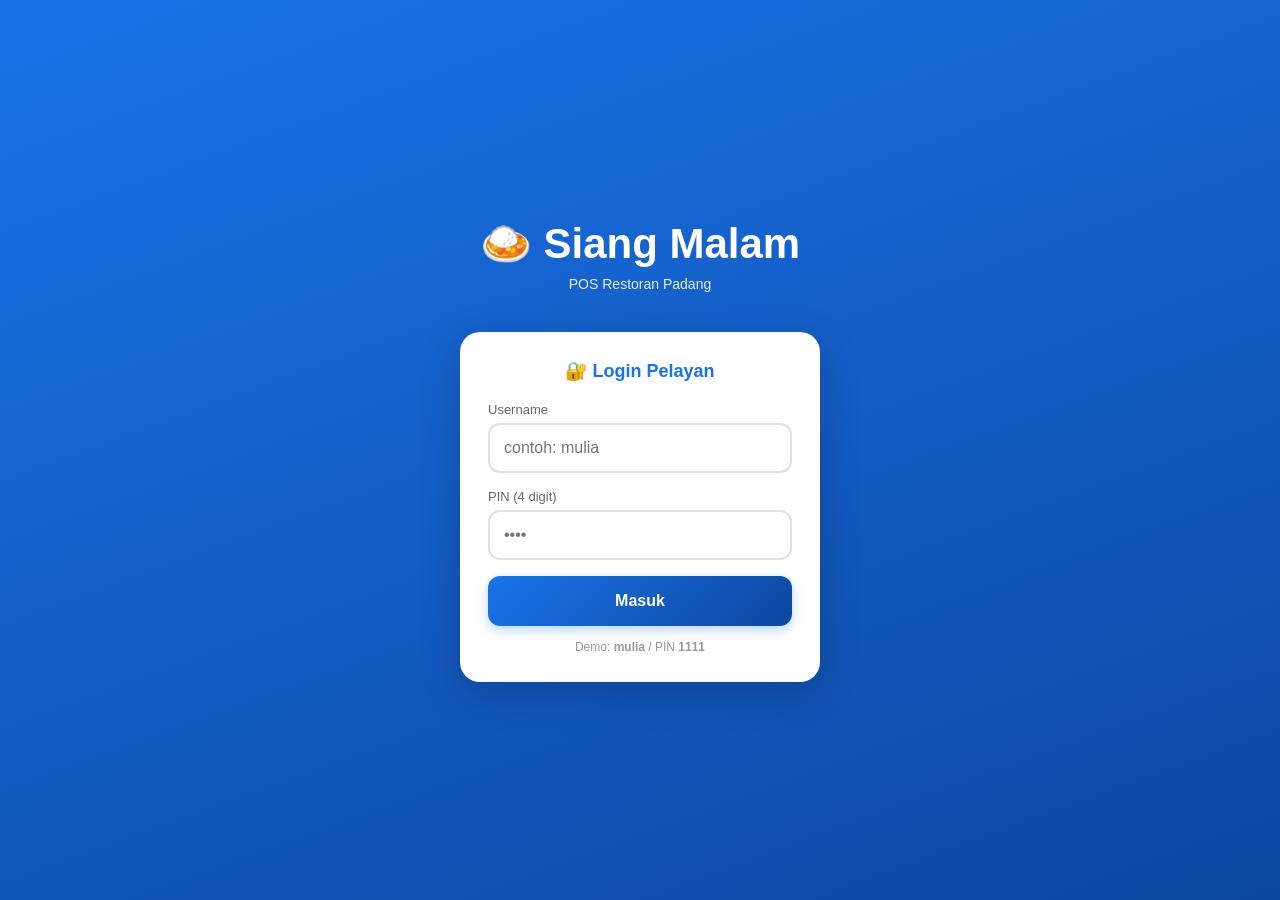
==== commit 25623e82: "Update index.html" ====
--- a/index.html
+++ b/index.html
@@ -8,14 +8,10 @@
 <style>
 *{margin:0;padding:0;box-sizing:border-box;-webkit-tap-highlight-color:transparent}
 body{font-family:-apple-system,BlinkMacSystemFont,"Segoe UI",Roboto,sans-serif;background:#f0f4f8;color:#333;min-height:100vh}
-
-/* HALAMAN */
-.page{display:none;padding:16px;padding-bottom:100px;min-height:100vh;animation:fadeIn .3s}
+.page{display:none;padding:16px;padding-bottom:90px;min-height:100vh;animation:fadeIn .3s}
 .page.active{display:block}
 @keyframes fadeIn{from{opacity:0;transform:translateY(8px)}to{opacity:1;transform:translateY(0)}}
-
-/* LOGIN PAGE */
-#pageLogin{display:none;background:linear-gradient(160deg,#1a73e8,#0d47a1);flex-direction:column;justify-content:center;align-items:center;padding:24px;min-height:100vh}
+#pageLogin{background:linear-gradient(160deg,#1a73e8,#0d47a1);display:flex;flex-direction:column;justify-content:center;align-items:center;padding:24px;min-height:100vh}
 #pageLogin.active{display:flex}
 .login-logo{text-align:center;color:#fff;margin-bottom:40px}
 .login-logo h1{font-size:42px;margin-bottom:8px}
@@ -24,45 +20,34 @@
 .login-card h2{text-align:center;margin-bottom:20px;color:#1a73e8;font-size:18px}
 .form-group{margin-bottom:16px}
 .form-group label{display:block;font-size:13px;color:#666;margin-bottom:6px;font-weight:500}
-.form-group input{width:100%;padding:14px;border:2px solid #e0e0e0;background:#fff;color:#333;border-radius:12px;font-size:16px;outline:none;transition:border-color .2s}
+.form-group input{width:100%;padding:14px;border:2px solid #e0e0e0;border-radius:12px;font-size:16px;outline:none;transition:border-color .2s}
 .form-group input:focus{border-color:#1a73e8}
-
-/* BUTTONS */
 .btn-primary{width:100%;padding:16px;background:linear-gradient(135deg,#1a73e8,#0d47a1);color:#fff;border:none;border-radius:12px;font-size:16px;font-weight:700;cursor:pointer;box-shadow:0 4px 12px rgba(26,115,232,.3)}
 .btn-primary:active{transform:scale(.97)}
 .btn-primary:disabled{opacity:.6}
-.btn-secondary{padding:12px;border:2px solid #e0e0e0;background:#fff;color:#333;border-radius:10px;font-size:14px;font-weight:500;cursor:pointer;flex:1}
-
-/* HEADER */
 .app-header{background:linear-gradient(135deg,#1a73e8,#0d47a1);color:#fff;padding:20px;border-radius:16px;margin-bottom:16px;display:flex;justify-content:space-between;align-items:center;box-shadow:0 4px 12px rgba(26,115,232,.3)}
 .app-header h1{font-size:20px}
 .app-header p{font-size:12px;opacity:.9;margin-top:4px}
 .user-badge{background:rgba(255,255,255,.2);padding:8px 14px;border-radius:20px;font-size:12px;cursor:pointer;border:1px solid rgba(255,255,255,.3);color:#fff}
-
-/* CARDS */
 .card{background:#fff;padding:20px;border-radius:16px;margin-bottom:16px;box-shadow:0 2px 8px rgba(0,0,0,.06)}
 .card h2{font-size:15px;color:#1a73e8;margin-bottom:12px;display:flex;justify-content:space-between}
 .card .amount{font-size:28px;font-weight:700;color:#0d47a1;margin-bottom:12px}
 .row-info{display:flex;justify-content:space-between;padding:10px 0;border-bottom:1px solid #f0f0f0;font-size:14px}
 .row-info:last-child{border-bottom:none}
 .row-info strong{color:#1a73e8}
-
-/* GRID MENU */
 .grid-menu{display:grid;grid-template-columns:repeat(2,1fr);gap:12px;margin-top:8px}
 .btn-menu{background:#fff;padding:20px 12px;border-radius:14px;text-align:center;cursor:pointer;border:none;box-shadow:0 2px 8px rgba(0,0,0,.06);font-size:13px;color:#333;font-weight:500}
-.btn-menu:active{transform:scale(.96);background:#f8f9fa}
+.btn-menu:active{transform:scale(.96)}
 .btn-menu .icon{font-size:32px;display:block;margin-bottom:8px}
-
-/* GRID MEJA */
 .grid-meja{display:grid;grid-template-columns:repeat(3,1fr);gap:10px;margin-top:8px}
 .meja-card{padding:18px 8px;border-radius:12px;text-align:center;cursor:pointer;border:2px solid}
 .meja-card:active{transform:scale(.95)}
-.meja-card.kosong{background:#e8f5e9;border-color:#4caf50;color:#2e7d32}
-.meja-card.terisi{background:#ffebee;border-color:#e53935;color:#c62828}
-.meja-no{font-size:18px;font-weight:700}
+.meja-card.kosong{background:#e8f5e9;border-color:#4caf50}
+.meja-card.terisi{background:#ffebee;border-color:#e53935}
+.meja-no{font-size:18px;font-weight:700;color:#333}
 .meja-status{font-size:11px;margin-top:4px}
-
-/* VOICE */
+.meja-card.kosong .meja-status{color:#2e7d32}
+.meja-card.terisi .meja-status{color:#c62828}
 .voice-area{background:#fff;padding:24px 16px;border-radius:16px;text-align:center;margin-bottom:16px;box-shadow:0 2px 8px rgba(0,0,0,.06)}
 .voice-btn{background:linear-gradient(135deg,#1a73e8,#0d47a1);color:#fff;border:none;border-radius:50%;width:110px;height:110px;font-size:48px;cursor:pointer;box-shadow:0 6px 20px rgba(26,115,232,.4)}
 .voice-btn.listening{background:linear-gradient(135deg,#e53935,#c62828);animation:pulseVoice 1.2s infinite}
@@ -70,46 +55,28 @@
 .voice-status{margin-top:12px;font-size:13px;color:#666}
 .transcript-box{background:#f8f9fa;padding:14px;border-radius:10px;margin-top:16px;min-height:50px;text-align:left;font-size:14px;font-style:italic;color:#555;border-left:4px solid #1a73e8}
 .hint-box{background:#fff3e0;padding:12px;border-radius:10px;font-size:12px;color:#e65100;margin-bottom:12px;line-height:1.5}
-
-/* ORDER ITEM */
-.order-item{display:flex;justify-content:space-between;align-items:center;padding:12px;background:#f8f9fa;border-radius:10px;margin-bottom:8px;gap:8px}
+.order-item{display:flex;justify-content:space-between;align-items:center;padding:12px;background:#f8f9fa;border-radius:10px;margin-bottom:8px}
 .order-item.error{background:#ffebee;border-left:4px solid #e53935}
-.order-item .info{flex:1}
-.order-item .info strong{display:block;font-size:14px;color:#333}
+.order-item .info strong{display:block;font-size:14px}
 .order-item .info small{color:#888;font-size:12px}
 .qty-badge{background:#1a73e8;color:#fff;padding:6px 12px;border-radius:20px;font-weight:700;font-size:13px;min-width:44px;text-align:center}
-.order-item.error .qty-badge{background:#e53935}
-.btn-hapus{background:#e53935;color:#fff;border:none;border-radius:8px;padding:8px 12px;font-size:16px;cursor:pointer}
-.btn-hapus:active{transform:scale(.9);background:#c62828}
-.total-box{background:linear-gradient(135deg,#0d47a1,#1a73e8);color:#fff;padding:18px;border-radius:14px;text-align:center;margin-top:16px;font-size:20px;font-weight:700;box-shadow:0 4px 12px rgba(26,115,232,.3)}
-
-/* ORDER ACTIONS */
-.order-actions{display:flex;gap:8px;margin-top:12px}
-.btn-add-item{flex:1;background:#fff;color:#1a73e8;border:2px dashed #1a73e8;padding:14px;border-radius:12px;font-size:14px;font-weight:600;cursor:pointer}
-.btn-add-item:active{background:#e3f2fd}
-
-/* BOTTOM NAV */
+.total-box{background:linear-gradient(135deg,#0d47a1,#1a73e8);color:#fff;padding:18px;border-radius:14px;text-align:center;margin-top:16px;font-size:20px;font-weight:700}
 .bottom-nav{position:fixed;bottom:0;left:0;right:0;background:#fff;display:flex;justify-content:space-around;align-items:center;padding:8px 0;box-shadow:0 -4px 16px rgba(0,0,0,.08);z-index:100;border-top-left-radius:20px;border-top-right-radius:20px}
 .nav-item{flex:1;text-align:center;padding:8px 4px;cursor:pointer;color:#999;font-size:10px;background:none;border:none}
 .nav-item.active{color:#1a73e8}
 .nav-item .nav-icon{font-size:22px;display:block;margin-bottom:2px}
 .nav-center{position:relative;top:-20px;background:linear-gradient(135deg,#1a73e8,#0d47a1);width:60px;height:60px;border-radius:50%;display:flex;align-items:center;justify-content:center;color:#fff;font-size:26px;box-shadow:0 6px 16px rgba(26,115,232,.5);border:4px solid #fff;cursor:pointer}
-
-/* MODAL */
 .modal-overlay{position:fixed;top:0;left:0;right:0;bottom:0;background:rgba(0,0,0,.5);z-index:200;display:none;align-items:center;justify-content:center;padding:20px}
 .modal-overlay.show{display:flex}
 .modal-box{background:#fff;border-radius:20px;padding:24px;max-width:400px;width:100%}
 .modal-box h2{color:#1a73e8;margin-bottom:12px;font-size:18px}
 .modal-box p{color:#666;font-size:14px;line-height:1.5;margin-bottom:16px}
-.modal-actions{display:flex;gap:8px;margin-top:16px}
-
-/* LOADING */
+.btn-secondary{padding:12px;border:2px solid #e0e0e0;background:#fff;border-radius:10px;font-size:14px;font-weight:500;cursor:pointer;flex:1}
+.modal-actions{display:flex;gap:8px}
 .loading{text-align:center;padding:30px;color:#888;font-size:14px}
 .spinner{display:inline-block;width:30px;height:30px;border:3px solid #e0e0e0;border-top-color:#1a73e8;border-radius:50%;animation:spin .8s linear infinite;margin-bottom:8px}
 @keyframes spin{to{transform:rotate(360deg)}}
-
-/* TOAST */
-.toast{position:fixed;bottom:110px;left:50%;transform:translateX(-50%) translateY(20px);background:#333;color:#fff;padding:12px 24px;border-radius:30px;font-size:14px;opacity:0;transition:all .3s;z-index:300;pointer-events:none;max-width:90%;text-align:center}
+.toast{position:fixed;bottom:100px;left:50%;transform:translateX(-50%) translateY(20px);background:#333;color:#fff;padding:12px 24px;border-radius:30px;font-size:14px;opacity:0;transition:all .3s;z-index:300;pointer-events:none;max-width:90%;text-align:center}
 .toast.show{opacity:1;transform:translateX(-50%) translateY(0)}
 .toast.success{background:#2e7d32}
 .toast.error{background:#c62828}
@@ -117,7 +84,6 @@
 </head>
 <body>
 
-<!-- HALAMAN 1: LOGIN -->
 <div class="page active" id="pageLogin">
 <div class="login-logo">
 <h1>🍛 Siang Malam</h1>
@@ -127,17 +93,17 @@
 <h2>🔐 Login Pelayan</h2>
 <div class="form-group">
 <label>Username</label>
-<input type="text" id="inputUsername" placeholder="username" autocomplete="off">
+<input type="text" id="inputUsername" placeholder="contoh: mulia" autocomplete="off">
 </div>
 <div class="form-group">
-<label>PIN</label>
-<input type="password" id="inputPin" placeholder="••••" maxlength="6" inputmode="numeric">
+<label>PIN (4 digit)</label>
+<input type="password" id="inputPin" placeholder="••••" maxlength="4" inputmode="numeric">
 </div>
 <button class="btn-primary" onclick="doLogin()" id="btnLogin">Masuk</button>
-</div>
-</div>
-
-<!-- HALAMAN 2: HOME -->
+<p style="text-align:center;font-size:12px;color:#999;margin-top:14px">Demo: <strong>mulia</strong> / PIN <strong>1111</strong></p>
+</div>
+</div>
+
 <div class="page" id="pageHome">
 <div class="app-header">
 <div>
@@ -158,33 +124,29 @@
 </div>
 </div>
 
-<!-- HALAMAN 3: MEJA -->
 <div class="page" id="pageMeja">
 <div class="app-header">
 <div><h1>🪑 Pilih Meja</h1><p>Klik meja untuk mulai pesanan</p></div>
 </div>
 <div class="card">
-<div style="display:flex;gap:16px;font-size:12px;margin-bottom:12px;color:#666">
+<div style="display:flex;gap:16px;font-size:12px;margin-bottom:12px">
 <div><span style="display:inline-block;width:12px;height:12px;background:#4caf50;border-radius:3px;vertical-align:middle"></span> Kosong</div>
 <div><span style="display:inline-block;width:12px;height:12px;background:#e53935;border-radius:3px;vertical-align:middle"></span> Terisi</div>
 </div>
-<button class="btn-add-item" onclick="startTakeaway()" style="margin-bottom:12px;width:100%">🛍️ Pesanan Takeaway (Bungkus)</button>
 <div class="grid-meja" id="gridMeja"><div class="loading">Memuat meja...</div></div>
 </div>
 </div>
 
-<!-- HALAMAN 4: VOICE -->
 <div class="page" id="pageVoice">
 <div class="app-header">
-<div><h1>🎤 Voice Order</h1><p id="voiceHeaderInfo">Bicara pesanan Anda</p></div>
+<div><h1>🎤 Voice Order</h1><p>Bicara pesanan Anda</p></div>
 <button class="user-badge" onclick="goTo('home')">← Kembali</button>
 </div>
 <div class="hint-box">
 💡 <strong>Cara pakai:</strong><br>
-1. Ucapkan: <em>"[qty] [menu], [qty] [menu]"</em><br>
-2. Contoh: <em>"nasi 2 rendang 1 es teh 3"</em><br>
-3. Opsional: <em>"meja 5 nasi 2 rendang 1"</em><br>
-4. Tanpa meja = <strong>Takeaway</strong> 🛍️
+1. Ucapkan: <em>"Meja [nomor], [qty] [menu], [qty] [menu]"</em><br>
+2. Contoh: <em>"Meja lima, nasi dua, rendang satu"</em><br>
+3. Bisa juga: <em>"Nasi 3, es teh 2, ayam pop 1"</em>
 </div>
 <div class="voice-area">
 <button class="voice-btn" id="voiceBtn" onclick="toggleVoice()">🎤</button>
@@ -194,7 +156,6 @@
 <div id="hasilPesanan"></div>
 </div>
 
-<!-- BOTTOM NAV -->
 <div class="bottom-nav" id="bottomNav" style="display:none">
 <button class="nav-item" data-page="home" onclick="goTo('home')"><span class="nav-icon">🏠</span>Home</button>
 <button class="nav-item" data-page="meja" onclick="goTo('meja')"><span class="nav-icon">🪑</span>Meja</button>
@@ -203,7 +164,6 @@
 <button class="nav-item" onclick="logout()"><span class="nav-icon">👤</span>Logout</button>
 </div>
 
-<!-- MODAL -->
 <div class="modal-overlay" id="modal" onclick="closeModal(event)">
 <div class="modal-box" onclick="event.stopPropagation()">
 <h2 id="modalTitle">Judul</h2>
@@ -216,620 +176,352 @@
 
 <script>
 // ====== GANTI DENGAN URL BACKEND ANDA ======
-const API_URL = "https://script.google.com/macros/s/AKfycbwk7WimRPqoR0Mmh0qqfgQ7DvuWNFc7dsDOyLQlCuGBmGP-jM36auRirOwfvV0gje8T/exec";
-
-const state={
-  user:null,
-  menuDB:{},
-  mejaDB:[],
-  selectedMeja:null,
-  currentPage:"login",
-  orderItems:[],
-  orderMeja:null
-};
-
+const API_URL = "https://pos-siang-malam-api.smartmultitechsolution.workers.dev";
+
+const state={user:null,menuDB:{},mejaDB:[],selectedMeja:null,currentPage:"login"};
 const rp=(n)=>"Rp "+Number(n).toLocaleString("id-ID");
 
 function toast(msg,type=""){
-  const el=document.getElementById("toast");
-  el.textContent=msg;
-  el.className="toast show "+type;
-  setTimeout(()=>el.className="toast "+type,2500);
+const el=document.getElementById("toast");
+el.textContent=msg;
+el.className="toast show "+type;
+setTimeout(()=>el.className="toast "+type,2500);
 }
 
 function showModal(title,body,actions=null){
-  document.getElementById("modalTitle").textContent=title;
-  document.getElementById("modalBody").innerHTML=body;
-  const actionsEl=document.getElementById("modalActions");
-  actionsEl.innerHTML=actions||'<button class="btn-secondary" onclick="closeModal()">Tutup</button>';
-  document.getElementById("modal").classList.add("show");
+document.getElementById("modalTitle").textContent=title;
+document.getElementById("modalBody").innerHTML=body;
+const actionsEl=document.getElementById("modalActions");
+actionsEl.innerHTML=actions||'<button class="btn-secondary" onclick="closeModal()">Tutup</button>';
+document.getElementById("modal").classList.add("show");
 }
 
 function closeModal(e){
-  if(e&&e.target!==e.currentTarget&&e.target.id!=="modal")return;
-  document.getElementById("modal").classList.remove("show");
+if(e&&e.target!==e.currentTarget&&e.target.id!=="modal")return;
+document.getElementById("modal").classList.remove("show");
 }
 
 function goTo(page){
-  document.querySelectorAll(".page").forEach(p=>p.classList.remove("active"));
-  const target=document.getElementById("page"+page.charAt(0).toUpperCase()+page.slice(1));
-  if(target)target.classList.add("active");
-  state.currentPage=page;
-
-  document.querySelectorAll(".nav-item").forEach(n=>n.classList.toggle("active",n.dataset.page===page));
-
-  if(page==="home")loadLaporan();
-  if(page==="meja")loadMeja();
-  if(page==="voice")updateVoiceHeader();
-
-  window.scrollTo(0,0);
+document.querySelectorAll(".page").forEach(p=>p.classList.remove("active"));
+document.getElementById("page"+page.charAt(0).toUpperCase()+page.slice(1)).classList.add("active");
+state.currentPage=page;
+document.querySelectorAll(".nav-item").forEach(n=>n.classList.toggle("active",n.dataset.page===page));
+if(page==="home")loadLaporan();
+if(page==="meja")loadMeja();
+window.scrollTo(0,0);
 }
 
 async function apiCall(action,data={}){
-  try{
-    const res=await fetch(API_URL,{
-      method:"POST",
-      headers:{"Content-Type":"text/plain"},
-      body:JSON.stringify({action,...data})
-    });
-    return await res.json();
-  }catch(err){
-    console.error("API Error:",err);
-    return{success:false,message:"Gagal terhubung ke server"};
-  }
-}
-
-// ============ LOGIN ============
+try{
+const res=await fetch(API_URL,{
+method:"POST",
+headers:{"Content-Type":"text/plain"},
+body:JSON.stringify({action,...data})
+});
+return await res.json();
+}catch(err){
+console.error("API Error:",err);
+return{success:false,message:"Gagal terhubung ke server"};
+}
+}
+
 async function doLogin(){
-  const username=document.getElementById("inputUsername").value.trim();
-  const pin=document.getElementById("inputPin").value.trim();
-  if(!username||!pin){toast("Isi username dan PIN","error");return;}
-  const btn=document.getElementById("btnLogin");
-  btn.disabled=true;btn.textContent="Memproses...";
-
-  const result=await apiCall("login",{username,pin});
-  btn.disabled=false;btn.textContent="Masuk";
-
-  if(!result.success){toast(result.message||"Login gagal","error");return;}
-
-  state.user={username,nama:result.nama,role:result.role};
-  document.getElementById("greeting").textContent="Halo, "+result.nama+"!";
-  document.getElementById("userBadge").textContent=result.role;
-
-  await loadMenuDB();
-
-  document.getElementById("bottomNav").style.display="flex";
-  document.getElementById("pageLogin").classList.remove("active");
-  goTo("home");
-  toast("Login berhasil! 🎉","success");
+const username=document.getElementById("inputUsername").value.trim();
+const pin=document.getElementById("inputPin").value.trim();
+if(!username||!pin){toast("Isi username dan PIN","error");return;}
+const btn=document.getElementById("btnLogin");
+btn.disabled=true;btn.textContent="Memproses...";
+const result=await apiCall("login",{username,pin});
+btn.disabled=false;btn.textContent="Masuk";
+if(!result.success){toast(result.message||"Login gagal","error");return;}
+state.user={username,nama:result.nama,role:result.role};
+document.getElementById("greeting").textContent="Halo, "+result.nama+"!";
+document.getElementById("userBadge").textContent=result.role;
+await loadMenuDB();
+document.getElementById("bottomNav").style.display="flex";
+goTo("home");
+toast("Login berhasil! 🎉","success");
 }
 
 function logout(){
-  showModal("Logout","Yakin ingin keluar?",
-    '<button class="btn-secondary" onclick="closeModal()">Batal</button><button class="btn-primary" style="flex:1" onclick="confirmLogout()">Logout</button>');
+showModal("Logout","Yakin ingin keluar?",'<button class="btn-secondary" onclick="closeModal()">Batal</button><button class="btn-primary" style="flex:1" onclick="confirmLogout()">Logout</button>');
 }
 
 function confirmLogout(){
-  state.user=null;
-  state.menuDB={};
-  state.mejaDB=[];
-  state.selectedMeja=null;
-  state.orderItems=[];
-  state.orderMeja=null;
-
-  document.getElementById("bottomNav").style.display="none";
-  document.getElementById("inputUsername").value="";
-  document.getElementById("inputPin").value="";
-  closeModal();
-  goTo("login");
-  toast("Anda telah logout");
-}
-
-// ============ LOAD DATA ============
+state.user=null;state.menuDB={};state.mejaDB=[];
+document.getElementById("bottomNav").style.display="none";
+document.getElementById("inputUsername").value="";
+document.getElementById("inputPin").value="";
+closeModal();
+goTo("login");
+toast("Anda telah logout");
+}
+
 async function loadMenuDB(){
-  const result=await apiCall("getMenu");
-  if(result.success){
-    state.menuDB={};
-    result.data.forEach(item=>{
-      state.menuDB[item.nama.toLowerCase()]={id:item.id,nama:item.nama,harga:item.harga,kategori:item.kategori};
-    });
-  }
+const result=await apiCall("getMenu");
+if(result.success){
+state.menuDB={};
+result.data.forEach(item=>{
+state.menuDB[item.nama.toLowerCase()]={id:item.id,nama:item.nama,harga:item.harga,kategori:item.kategori};
+});
+}
 }
 
 async function loadLaporan(){
-  const card=document.getElementById("cardLaporan");
-  card.innerHTML='<div class="loading"><div class="spinner"></div><br>Memuat...</div>';
-  const result=await apiCall("laporanHarian");
-  if(!result.success){
-    card.innerHTML="<h2>💰 Penjualan Hari Ini</h2><p>❌ "+result.message+"</p>";
-    return;
-  }
-  card.innerHTML='<h2>💰 Penjualan Hari Ini <span style="font-size:11px;color:#888">'+result.tanggal+'</span></h2>'+
-    '<div class="amount">'+rp(result.totalPenjualan)+'</div>'+
-    '<div class="row-info"><span>Transaksi</span><strong>'+result.jumlahTransaksi+' pesanan</strong></div>'+
-    '<div class="row-info"><span>💵 Tunai</span><strong>'+rp(result.breakdown.tunai)+'</strong></div>'+
-    '<div class="row-info"><span>📱 QRIS</span><strong>'+rp(result.breakdown.qris)+'</strong></div>'+
-    '<div class="row-info"><span>💳 Debit</span><strong>'+rp(result.breakdown.debit)+'</strong></div>';
+const card=document.getElementById("cardLaporan");
+card.innerHTML='<div class="loading"><div class="spinner"></div><br>Memuat...</div>';
+const result=await apiCall("laporanHarian");
+if(!result.success){
+card.innerHTML="<h2>💰 Penjualan Hari Ini</h2><p>❌ "+result.message+"</p>";
+return;
+}
+card.innerHTML='<h2>💰 Penjualan Hari Ini <span style="font-size:11px;color:#888">'+result.tanggal+'</span></h2><div class="amount">'+rp(result.totalPenjualan)+'</div><div class="row-info"><span>Transaksi</span><strong>'+result.jumlahTransaksi+' pesanan</strong></div><div class="row-info"><span>💵 Tunai</span><strong>'+rp(result.breakdown.tunai)+'</strong></div><div class="row-info"><span>📱 QRIS</span><strong>'+rp(result.breakdown.qris)+'</strong></div><div class="row-info"><span>💳 Debit</span><strong>'+rp(result.breakdown.debit)+'</strong></div>';
 }
 
 async function loadMeja(){
-  const grid=document.getElementById("gridMeja");
-  grid.innerHTML='<div class="loading"><div class="spinner"></div><br>Memuat...</div>';
-  const result=await apiCall("getMeja");
-  if(!result.success){grid.innerHTML="❌ "+result.message;return;}
-  state.mejaDB=result.data;
-  let html="";
-  result.data.forEach(meja=>{
-    const cls=meja.status==="Kosong"?"kosong":"terisi";
-    html+='<div class="meja-card '+cls+'" onclick="pilihMeja(\''+meja.no+'\',\''+meja.status+'\')">'+
-      '<div class="meja-no">'+meja.no+'</div>'+
-      '<div class="meja-status">'+meja.status+'</div></div>';
-  });
-  grid.innerHTML=html;
-}
-
-// ============ PILIH MEJA ============
+const grid=document.getElementById("gridMeja");
+grid.innerHTML='<div class="loading"><div class="spinner"></div><br>Memuat...</div>';
+const result=await apiCall("getMeja");
+if(!result.success){grid.innerHTML="❌ "+result.message;return;}
+state.mejaDB=result.data;
+let html="";
+result.data.forEach(meja=>{
+const cls=meja.status==="Kosong"?"kosong":"terisi";
+html+='<div class="meja-card '+cls+'" onclick="pilihMeja(\''+meja.no+'\',\''+meja.status+'\')"><div class="meja-no">'+meja.no+'</div><div class="meja-status">'+meja.status+'</div></div>';
+});
+grid.innerHTML=html;
+}
+
 function pilihMeja(noMeja,status){
-  if(status==="Terisi"){
-    showModal("Meja Terisi",
-      'Meja <strong>'+noMeja+'</strong> sedang terisi.<br><br>Ingin menambah pesanan?',
-      '<button class="btn-secondary" onclick="closeModal()">Batal</button>'+
-      '<button class="btn-primary" style="flex:1" onclick="tambahPesanan(\''+noMeja+'\')">Tambah Pesanan</button>');
-  }else{
-    state.selectedMeja=noMeja;
-    state.orderMeja=noMeja;
-    state.orderItems=[];
-    toast("Meja "+noMeja+" dipilih","success");
-    goTo("voice");
-  }
+if(status==="Terisi"){
+showModal("Meja Terisi",'Meja <strong>'+noMeja+'</strong> sedang terisi.<br><br>Ingin menambah pesanan?','<button class="btn-secondary" onclick="closeModal()">Batal</button><button class="btn-primary" style="flex:1" onclick="tambahPesanan(\''+noMeja+'\')">Tambah Pesanan</button>');
+}else{
+state.selectedMeja=noMeja;
+toast("Meja "+noMeja+" dipilih","success");
+goTo("voice");
+}
 }
 
 function tambahPesanan(noMeja){
-  state.selectedMeja=noMeja;
-  state.orderMeja=noMeja;
-  state.orderItems=[];
-  closeModal();
-  goTo("voice");
-}
-
-function startTakeaway(){
-  state.selectedMeja=null;
-  state.orderMeja=null;
-  state.orderItems=[];
-  toast("Mode Takeaway 🛍️","success");
-  goTo("voice");
-}
-
-function updateVoiceHeader(){
-  const info=document.getElementById("voiceHeaderInfo");
-  if(state.orderMeja){
-    info.textContent="🪑 Meja: "+state.orderMeja;
-  }else{
-    info.textContent="🛍️ Takeaway (Bungkus)";
-  }
-}
-
-// ============ DAFTAR MENU ============
+state.selectedMeja=noMeja;
+closeModal();
+goTo("voice");
+}
+
 function showDaftarMenu(){
-  const menuArr=Object.values(state.menuDB);
-  let html="";
-  menuArr.forEach(m=>{
-    html+='<div class="order-item"><div class="info"><strong>'+m.nama+'</strong><small>'+m.kategori+'</small></div>'+
-      '<div style="color:#1a73e8;font-weight:700">'+rp(m.harga)+'</div></div>';
-  });
-  showModal("🍽️ Daftar Menu ("+menuArr.length+")",'<div style="max-height:60vh;overflow-y:auto">'+html+'</div>');
-}
-
-// ============ PESANAN AKTIF ============
+const menuArr=Object.values(state.menuDB);
+let html="";
+menuArr.forEach(m=>{
+html+='<div class="order-item"><div class="info"><strong>'+m.nama+'</strong><small>'+m.kategori+'</small></div><div style="color:#1a73e8;font-weight:700">'+rp(m.harga)+'</div></div>';
+});
+showModal("🍽️ Daftar Menu ("+menuArr.length+")",'<div style="max-height:60vh;overflow-y:auto">'+html+'</div>');
+}
+
 async function showPesananAktif(){
-  showModal("📋 Pesanan Aktif",'<div class="loading"><div class="spinner"></div><br>Memuat...</div>');
-  const result=await apiCall("pesananAktif");
-  if(!result.success||!result.data||result.data.length===0){
-    document.getElementById("modalBody").innerHTML="<p style='text-align:center;color:#888'>Tidak ada pesanan aktif</p>";
-    return;
-  }
-  let html='<div style="max-height:60vh;overflow-y:auto">';
-  result.data.forEach(p=>{
-    const label=p.noMeja==="TAKEAWAY"?"🛍️ Takeaway":"🪑 "+p.noMeja;
-    html+='<div class="order-item" onclick="lihatPesanan(\''+p.id+'\')" style="cursor:pointer">'+
-      '<div class="info"><strong>'+label+'</strong>'+
-      '<small>'+p.waktu+' • '+p.jumlahItem+' item</small></div>'+
-      '<div style="color:#1a73e8;font-weight:700;font-size:13px">'+rp(p.total)+'</div></div>';
-  });
-  html+='</div>';
-  document.getElementById("modalBody").innerHTML=html;
+showModal("📋 Pesanan Aktif",'<div class="loading"><div class="spinner"></div><br>Memuat...</div>');
+const result=await apiCall("pesananAktif");
+if(!result.success||!result.data||result.data.length===0){
+document.getElementById("modalBody").innerHTML="<p style='text-align:center;color:#888'>Tidak ada pesanan aktif</p>";
+return;
+}
+let html='<div style="max-height:60vh;overflow-y:auto">';
+result.data.forEach(p=>{
+html+='<div class="order-item" onclick="lihatPesanan(\''+p.id+'\')" style="cursor:pointer"><div class="info"><strong>'+p.noMeja+'</strong><small>'+p.waktu+' • '+p.jumlahItem+' item</small></div><div style="color:#1a73e8;font-weight:700;font-size:13px">'+rp(p.total)+'</div></div>';
+});
+html+='</div>';
+document.getElementById("modalBody").innerHTML=html;
 }
 
 async function lihatPesanan(idPesanan){
-  const result=await apiCall("detailPesanan",{idPesanan});
-  if(!result.success){toast("Gagal memuat detail","error");return;}
-  let html="";
-  result.items.forEach(item=>{
-    html+='<div class="order-item"><div class="info"><strong>'+item.nama+'</strong>'+
-      '<small>'+rp(item.harga)+' × '+item.qty+'</small></div>'+
-      '<div class="qty-badge">'+item.qty+'x</div></div>';
-  });
-  html+='<div class="total-box">Total: '+rp(result.total)+'</div>';
-  showModal("Detail Pesanan",'<div style="max-height:50vh;overflow-y:auto">'+html+'</div>',
-    '<button class="btn-secondary" onclick="closeModal()">Tutup</button>'+
-    '<button class="btn-primary" style="flex:1" onclick="bayarPesanan(\''+idPesanan+'\','+result.total+')">Bayar</button>');
-}
-
-// ============ VOICE INPUT ============
+const result=await apiCall("detailPesanan",{idPesanan});
+if(!result.success){toast("Gagal memuat detail","error");return;}
+let html="";
+result.items.forEach(item=>{
+html+='<div class="order-item"><div class="info"><strong>'+item.nama+'</strong><small>'+rp(item.harga)+' × '+item.qty+'</small></div><div class="qty-badge">'+item.qty+'x</div></div>';
+});
+html+='<div class="total-box">Total: '+rp(result.total)+'</div>';
+showModal("Detail Pesanan",'<div style="max-height:50vh;overflow-y:auto">'+html+'</div>','<button class="btn-secondary" onclick="closeModal()">Tutup</button><button class="btn-primary" style="flex:1" onclick="bayarPesanan(\''+idPesanan+'\','+result.total+')">Bayar</button>');
+}
+
 const SpeechRecognition=window.SpeechRecognition||window.webkitSpeechRecognition;
 let recognition=null;
 let isListening=false;
 
 if(SpeechRecognition){
-  recognition=new SpeechRecognition();
-  recognition.lang="id-ID";
-  recognition.continuous=false;
-  recognition.interimResults=true;
-  recognition.onresult=(event)=>{
-    let transcript="";
-    for(let i=event.resultIndex;i<event.results.length;i++){
-      transcript+=event.results[i][0].transcript;
-    }
-    document.getElementById("transcript").textContent=transcript;
-    if(event.results[event.results.length-1].isFinal){
-      parseOrder(transcript);
-    }
-  };
-  recognition.onend=()=>{
-    isListening=false;
-    document.getElementById("voiceBtn").classList.remove("listening");
-    document.getElementById("voiceStatus").textContent="Tekan tombol untuk bicara lagi";
-  };
-  recognition.onerror=(event)=>{
-    isListening=false;
-    document.getElementById("voiceBtn").classList.remove("listening");
-    document.getElementById("voiceStatus").textContent="❌ Error: "+event.error;
-  };
+recognition=new SpeechRecognition();
+recognition.lang="id-ID";
+recognition.continuous=false;
+recognition.interimResults=true;
+recognition.onresult=(event)=>{
+let transcript="";
+for(let i=event.resultIndex;i<event.results.length;i++){
+transcript+=event.results[i][0].transcript;
+}
+document.getElementById("transcript").textContent=transcript;
+if(event.results[event.results.length-1].isFinal){
+parseOrder(transcript);
+}
+};
+recognition.onend=()=>{
+isListening=false;
+document.getElementById("voiceBtn").classList.remove("listening");
+document.getElementById("voiceStatus").textContent="Tekan tombol untuk bicara lagi";
+};
+recognition.onerror=(event)=>{
+isListening=false;
+document.getElementById("voiceBtn").classList.remove("listening");
+document.getElementById("voiceStatus").textContent="❌ Error: "+event.error;
+};
 }
 
 function toggleVoice(){
-  if(!recognition){toast("Browser tidak mendukung. Gunakan Chrome.","error");return;}
-  if(isListening){recognition.stop();return;}
-  recognition.start();
-  isListening=true;
-  document.getElementById("voiceBtn").classList.add("listening");
-  document.getElementById("voiceStatus").textContent="🎙️ Mendengarkan... bicara sekarang";
-  document.getElementById("transcript").textContent="...";
+if(!recognition){toast("Browser tidak mendukung. Gunakan Chrome.","error");return;}
+if(isListening){recognition.stop();return;}
+recognition.start();
+isListening=true;
+document.getElementById("voiceBtn").classList.add("listening");
+document.getElementById("voiceStatus").textContent="🎙️ Mendengarkan... bicara sekarang";
+document.getElementById("transcript").textContent="...";
 }
 
 const angkaMap={"nol":0,"kosong":0,"satu":1,"dua":2,"tiga":3,"empat":4,"lima":5,"enam":6,"tujuh":7,"delapan":8,"sembilan":9,"sepuluh":10,"sebelas":11,"dua belas":12};
 
 function parseAngka(teks){
-  teks=teks.trim().toLowerCase();
-  if(angkaMap[teks]!==undefined)return angkaMap[teks];
-  const num=parseInt(teks);
-  return isNaN(num)?null:num;
+teks=teks.trim().toLowerCase();
+if(angkaMap[teks]!==undefined)return angkaMap[teks];
+const num=parseInt(teks);
+return isNaN(num)?null:num;
 }
 
 const ALIAS_MENU={"nasi":"nasi putih","rendang":"rendang daging","pop":"ayam pop","ayam goreng":"ayam goreng","dendeng":"dendeng balado","gulai ikan":"gulai ikan tongkol","tongkol":"gulai ikan tongkol","nangka":"sayur nangka","daun singkong":"daun singkong","tahu":"gulai tahu tempe","tempe":"gulai tahu tempe","perkedel":"perkedel","kerupuk":"kerupuk kulit","sambal":"sambal ijo","es teh":"es teh manis","teh manis":"es teh manis","teh talua":"teh talua","es jeruk":"es jeruk","air":"air mineral","aqua":"air mineral","kopi":"kopi hitam","es campur":"es campur"};
 
 function cariMenu(input){
-  input=input.toLowerCase().trim();
-  if(state.menuDB[input])return state.menuDB[input];
-  for(const alias in ALIAS_MENU){
-    if(input.includes(alias)){
-      const target=ALIAS_MENU[alias];
-      if(state.menuDB[target])return state.menuDB[target];
-    }
-  }
-  const menuNames=Object.keys(state.menuDB);
-  for(const nama of menuNames){
-    if(nama.includes(input)||input.includes(nama))return state.menuDB[nama];
-  }
-  const kataInput=input.split(/\s+/).filter(k=>k.length>2);
-  let bestMatch=null;
-  let bestScore=0;
-  for(const nama of menuNames){
-    let score=0;
-    kataInput.forEach(kata=>{if(nama.includes(kata))score++;});
-    if(score>bestScore){bestScore=score;bestMatch=state.menuDB[nama];}
-  }
-  return bestScore>0?bestMatch:null;
+input=input.toLowerCase().trim();
+if(state.menuDB[input])return state.menuDB[input];
+for(const alias in ALIAS_MENU){
+if(input.includes(alias)){
+const target=ALIAS_MENU[alias];
+if(state.menuDB[target])return state.menuDB[target];
+}
+}
+const menuNames=Object.keys(state.menuDB);
+for(const nama of menuNames){
+if(nama.includes(input)||input.includes(nama))return state.menuDB[nama];
+}
+const kataInput=input.split(/\s+/).filter(k=>k.length>2);
+let bestMatch=null;
+let bestScore=0;
+for(const nama of menuNames){
+let score=0;
+kataInput.forEach(kata=>{if(nama.includes(kata))score++;});
+if(score>bestScore){bestScore=score;bestMatch=state.menuDB[nama];}
+}
+return bestScore>0?bestMatch:null;
 }
 
 function parseOrder(transcript){
-  const teks=transcript.toLowerCase().trim();
-  console.log("📝 Transcript:",teks);
-
-  let noMeja=state.orderMeja;
-  const mejaMatch=teks.match(/meja\s+(\w+)/i);
-  if(mejaMatch){
-    const mejaNum=parseAngka(mejaMatch[1]);
-    if(mejaNum)noMeja="M"+String(mejaNum).padStart(2,"0");
-  }
-
-  let teksMenu=teks.replace(/meja\s+\w+/i,"").trim();
-  teksMenu=teksMenu.replace(/\s+(sama|terus|lalu|plus|dan)\s+/gi,", ");
-
-  const itemsBaru=parseItemsSmart(teksMenu);
-
-  state.orderMeja=noMeja;
-  state.selectedMeja=noMeja;
-
-  itemsBaru.forEach(newItem=>{
-    const existing=state.orderItems.findIndex(i=>i.id===newItem.id&&!i.error&&!newItem.error);
-    if(existing>=0){
-      state.orderItems[existing].qty+=newItem.qty;
-      state.orderItems[existing].subtotal=state.orderItems[existing].qty*state.orderItems[existing].harga;
-    }else{
-      state.orderItems.push(newItem);
-    }
-  });
-
-  tampilkanHasil();
-}
-
-function parseItemsSmart(teksMenu){
-  const hasil=[];
-  let sisa=teksMenu;
-
-  const isAngka=(kata)=>{
-    if(!kata)return false;
-    if(angkaMap[kata]!==undefined)return true;
-    return /^\d+$/.test(kata);
-  };
-
-  function cariSatuItem(str){
-    const kata=str.split(/\s+/).filter(k=>k);
-    if(kata.length===0)return null;
-
-    // Pola A: nama menu + angka
-    for(let i=0;i<kata.length;i++){
-      for(let len=Math.min(5,kata.length-i);len>=1;len--){
-        const kandidat=kata.slice(i,i+len).join(" ");
-        const sisaKata=kata.slice(i+len);
-        const menu=cariMenu(kandidat);
-        if(menu){
-          if(sisaKata.length>0&&isAngka(sisaKata[0])){
-            const qty=parseAngka(sisaKata[0])||1;
-            return{
-              item:{id:menu.id,nama:menu.nama,qty:qty,harga:menu.harga,subtotal:qty*menu.harga},
-              before:kata.slice(0,i).join(" "),
-              after:sisaKata.slice(1).join(" ")
-            };
-          }
-        }
-      }
-    }
-
-    // Pola B: angka + nama menu
-    if(isAngka(kata[0])){
-      const qty=parseAngka(kata[0])||1;
-      for(let len=Math.min(5,kata.length-1);len>=1;len--){
-        const kandidat=kata.slice(1,1+len).join(" ");
-        const menu=cariMenu(kandidat);
-        if(menu){
-          return{
-            item:{id:menu.id,nama:menu.nama,qty:qty,harga:menu.harga,subtotal:qty*menu.harga},
-            before:"",
-            after:kata.slice(1+len).join(" ")
-          };
-        }
-      }
-    }
-
-    // Pola C: nama menu saja (qty=1)
-    for(let i=0;i<kata.length;i++){
-      for(let len=Math.min(5,kata.length-i);len>=1;len--){
-        const kandidat=kata.slice(i,i+len).join(" ");
-        const menu=cariMenu(kandidat);
-        if(menu){
-          return{
-            item:{id:menu.id,nama:menu.nama,qty:1,harga:menu.harga,subtotal:menu.harga},
-            before:kata.slice(0,i).join(" "),
-            after:kata.slice(i+len).join(" ")
-          };
-        }
-      }
-    }
-    return null;
-  }
-
-  let loopCount=0;
-  while(sisa.trim()&&loopCount<20){
-    loopCount++;
-    sisa=sisa.replace(/^[\s,]+/,"");
-    const idxKoma=sisa.indexOf(",");
-    const segmen=idxKoma>=0?sisa.slice(0,idxKoma).trim():sisa.trim();
-    const nextPart=idxKoma>=0?sisa.slice(idxKoma+1).trim():"";
-
-    if(!segmen){
-      if(nextPart){sisa=nextPart;continue;}
-      break;
-    }
-
-    const found=cariSatuItem(segmen);
-    if(found){
-      const leftover=(found.before+" "+found.after).trim();
-      hasil.push(found.item);
-      if(leftover){
-        sisa=(leftover+","+nextPart).trim();
-      }else{
-        sisa=nextPart;
-      }
-    }else{
-      if(segmen.trim()&&!/^\d+$/.test(segmen.trim())){
-        hasil.push({id:null,nama:segmen+" (?)",qty:1,harga:0,subtotal:0,error:true});
-      }
-      sisa=nextPart;
-    }
-  }
-  return hasil;
-}
-
-// ============ TAMPILKAN HASIL ============
-function tampilkanHasil(){
-  const items=state.orderItems;
-  const noMeja=state.orderMeja;
-
-  updateVoiceHeader();
-
-  let html="";
-
-  if(noMeja){
-    html+='<div style="background:#e3f2fd;padding:12px;border-radius:10px;margin-bottom:12px;display:flex;justify-content:space-between;align-items:center;border:1px solid #bbdefb">'+
-      '<strong style="color:#0d47a1">🪑 Meja: '+noMeja+'</strong>'+
-      '<button onclick="setTakeaway()" style="background:none;border:1px solid #1a73e8;color:#1a73e8;padding:4px 10px;border-radius:8px;font-size:11px;cursor:pointer">Ubah ke Takeaway</button></div>';
-  }else{
-    html+='<div style="background:#fff3e0;padding:12px;border-radius:10px;margin-bottom:12px;display:flex;justify-content:space-between;align-items:center;border:1px solid #ffe0b2">'+
-      '<strong style="color:#e65100">🛍️ Takeaway (Bungkus)</strong>'+
-      '<button onclick="setDineIn()" style="background:none;border:1px solid #e65100;color:#e65100;padding:4px 10px;border-radius:8px;font-size:11px;cursor:pointer">Pilih Meja</button></div>';
-  }
-
-  if(items.length===0){
-    html+='<div style="text-align:center;padding:30px;color:#999;font-size:14px">'+
-      'Belum ada item. Tekan 🎤 untuk bicara.</div>';
-    document.getElementById("hasilPesanan").innerHTML=html;
-    return;
-  }
-
-  let total=0;
-  items.forEach((item,index)=>{
-    if(item.error){
-      html+='<div class="order-item error">'+
-        '<div class="info"><strong>❌ '+item.nama+'</strong><small>Tidak dikenali</small></div>'+
-        '<div class="qty-badge">'+item.qty+'x</div>'+
-        '<button class="btn-hapus" onclick="hapusItem('+index+')">🗑️</button></div>';
-    }else{
-      total+=item.subtotal;
-      html+='<div class="order-item">'+
-        '<div class="info"><strong>'+item.nama+'</strong><small>'+rp(item.harga)+' × '+item.qty+'</small></div>'+
-        '<div class="qty-badge">'+item.qty+'x</div>'+
-        '<button class="btn-hapus" onclick="hapusItem('+index+')">🗑️</button></div>';
-    }
-  });
-
-  html+='<div class="total-box">Total: '+rp(total)+'</div>';
-
-  html+='<div class="order-actions">'+
-    '<button class="btn-add-item" onclick="tambahItemVoice()">🎤 Tambah Item</button>'+
-    '</div>';
-  html+='<button class="btn-primary" style="margin-top:8px" onclick="konfirmasiOrder()">✅ Konfirmasi & Kirim ke Dapur</button>';
-
-  document.getElementById("hasilPesanan").innerHTML=html;
-}
-
-// ============ HAPUS ITEM ============
-function hapusItem(index){
-  const item=state.orderItems[index];
-  if(!item)return;
-  if(!confirm("Hapus "+item.nama+" dari pesanan?"))return;
-  state.orderItems.splice(index,1);
-  tampilkanHasil();
-  toast("Item dihapus","success");
-}
-
-// ============ TAMBAH ITEM VIA VOICE ============
-function tambahItemVoice(){
-  toast("🎤 Siap! Sebutkan item tambahan...");
-  window.scrollTo({top:0,behavior:"smooth"});
-  setTimeout(()=>{
-    if(!isListening)toggleVoice();
-  },500);
-}
-
-// ============ UBAH MODE ============
-function setTakeaway(){
-  state.orderMeja=null;
-  state.selectedMeja=null;
-  tampilkanHasil();
-  toast("Mode: Takeaway 🛍️");
-}
-
-function setDineIn(){
-  const noMeja=prompt("Masukkan nomor meja (contoh: 5):");
-  if(!noMeja)return;
-  const num=parseAngka(noMeja)||parseInt(noMeja);
-  if(!num){toast("Nomor meja tidak valid","error");return;}
-  state.orderMeja="M"+String(num).padStart(2,"0");
-  state.selectedMeja=state.orderMeja;
-  tampilkanHasil();
-  toast("Meja "+state.orderMeja+" dipilih","success");
-}
-
-// ============ KONFIRMASI & KIRIM ============
-async function konfirmasiOrder(){
-  if(state.orderItems.length===0){toast("Tidak ada item","error");return;}
-  await kirimPesanan(state.orderMeja,state.orderItems);
+const teks=transcript.toLowerCase().trim();
+console.log("📝 Transcript:",teks);
+let noMeja=state.selectedMeja;
+const mejaMatch=teks.match(/meja\s+(\w+)/i);
+if(mejaMatch){
+const mejaNum=parseAngka(mejaMatch[1]);
+if(mejaNum)noMeja="M"+String(mejaNum).padStart(2,"0");
+}
+let teksMenu=teks.replace(/meja\s+\w+/i,"").trim();
+const items=teksMenu.split(/,|\bdan\b/).map(s=>s.trim()).filter(s=>s);
+const hasil=[];
+items.forEach(item=>{
+const kata=item.split(/\s+/);
+let qty=1;
+let namaMenu=item;
+if(kata.length>1){
+const angkaAwal=parseAngka(kata[0]);
+if(angkaAwal!==null&&angkaAwal>0){qty=angkaAwal;namaMenu=kata.slice(1).join(" ");}
+else{
+const angkaAkhir=parseAngka(kata[kata.length-1]);
+if(angkaAkhir!==null&&angkaAkhir>0){qty=angkaAkhir;namaMenu=kata.slice(0,-1).join(" ");}
+}
+}
+const menuMatch=cariMenu(namaMenu);
+if(menuMatch){
+hasil.push({id:menuMatch.id,nama:menuMatch.nama,qty:qty,harga:menuMatch.harga,subtotal:qty*menuMatch.harga});
+}else{
+hasil.push({id:null,nama:namaMenu+" (?)",qty:qty,harga:0,subtotal:0,error:true});
+}
+});
+tampilkanHasil(noMeja,hasil);
+}
+
+function tampilkanHasil(noMeja,items){
+let html="";
+if(noMeja){
+html+='<div style="background:#e3f2fd;padding:12px;border-radius:10px;margin-bottom:12px"><strong>🪑 Meja: '+noMeja+'</strong></div>';
+}else{
+html+='<div style="background:#ffebee;padding:12px;border-radius:10px;margin-bottom:12px;color:#c62828;font-size:13px">⚠️ Nomor meja tidak terdeteksi. Sebutkan "Meja [nomor]"</div>';
+}
+let total=0;
+items.forEach(item=>{
+if(item.error){
+html+='<div class="order-item error"><div class="info"><strong>❌ '+item.nama+'</strong><small>Tidak dikenali</small></div><div class="qty-badge">'+item.qty+'x</div></div>';
+}else{
+total+=item.subtotal;
+html+='<div class="order-item"><div class="info"><strong>'+item.nama+'</strong><small>'+rp(item.harga)+' × '+item.qty+'</small></div><div class="qty-badge">'+item.qty+'x</div></div>';
+}
+});
+if(total>0&&noMeja){
+html+='<div class="total-box">Total: '+rp(total)+'</div>';
+html+='<button class="btn-primary" style="margin-top:12px" onclick=\'kirimPesanan('+JSON.stringify(noMeja)+','+JSON.stringify(items)+')\'>✅ Konfirmasi & Kirim ke Dapur</button>';
+}
+document.getElementById("hasilPesanan").innerHTML=html;
 }
 
 async function kirimPesanan(noMeja,items){
-  const validItems=items.filter(i=>!i.error).map(i=>({idMenu:i.id,jumlah:i.qty,catatan:""}));
-  if(validItems.length===0){toast("Tidak ada menu valid","error");return;}
-
-  const targetMeja=noMeja||"TAKEAWAY";
-
-  const btn=event.target;
-  btn.textContent="⏳ Mengirim...";
-  btn.disabled=true;
-
-  const result=await apiCall("buatPesanan",{
-    noMeja:targetMeja,
-    namaPelayan:state.user.nama,
-    items:validItems
-  });
-
-  if(result.success){
-    toast("✅ Pesanan terkirim! "+rp(result.total),"success");
-    state.orderItems=[];
-    state.orderMeja=null;
-    state.selectedMeja=null;
-    document.getElementById("hasilPesanan").innerHTML="";
-    document.getElementById("transcript").textContent="Hasil suara akan muncul di sini...";
-
-    setTimeout(()=>{
-      const info=targetMeja==="TAKEAWAY"?"🛍️ Takeaway":"🪑 Meja "+targetMeja;
-      showModal("Pesanan Berhasil",
-        'Pesanan <strong>'+info+'</strong> telah terkirim ke dapur.<br>Total: <strong>'+rp(result.total)+'</strong>',
-        '<button class="btn-secondary" onclick="closeModal();goTo(\'home\')">Selesai</button>'+
-        '<button class="btn-primary" style="flex:1" onclick="closeModal();bayarPesanan(\''+result.idPesanan+'\','+result.total+')">Bayar Sekarang</button>');
-    },500);
-  }else{
-    toast("❌ Gagal: "+result.message,"error");
-    btn.textContent="✅ Konfirmasi & Kirim ke Dapur";
-    btn.disabled=false;
-  }
-}
-
-// ============ PEMBAYARAN ============
+const validItems=items.filter(i=>!i.error).map(i=>({idMenu:i.id,jumlah:i.qty,catatan:""}));
+if(validItems.length===0){toast("Tidak ada menu valid","error");return;}
+const btn=event.target;
+btn.textContent="⏳ Mengirim...";
+btn.disabled=true;
+const result=await apiCall("buatPesanan",{noMeja,namaPelayan:state.user.nama,items:validItems});
+if(result.success){
+toast("✅ Pesanan terkirim! "+rp(result.total),"success");
+document.getElementById("hasilPesanan").innerHTML="";
+document.getElementById("transcript").textContent="Hasil suara akan muncul di sini...";
+state.selectedMeja=null;
+setTimeout(()=>{
+showModal("Pesanan Berhasil",'Pesanan <strong>'+noMeja+'</strong> telah terkirim ke dapur.<br>Total: <strong>'+rp(result.total)+'</strong>','<button class="btn-secondary" onclick="closeModal();goTo(\'home\')">Selesai</button><button class="btn-primary" style="flex:1" onclick="closeModal();bayarPesanan(\''+result.idPesanan+'\','+result.total+')">Bayar Sekarang</button>');
+},500);
+}else{
+toast("❌ Gagal: "+result.message,"error");
+btn.textContent="✅ Konfirmasi & Kirim ke Dapur";
+btn.disabled=false;
+}
+}
+
 async function bayarPesanan(idPesanan,total){
-  closeModal();
-  showModal("💰 Metode Pembayaran",
-    '<p style="text-align:center;font-size:20px;color:#1a73e8;font-weight:700;margin-bottom:16px">'+rp(total)+'</p><p>Pilih metode pembayaran:</p>',
-    '<button class="btn-secondary" onclick="prosesBayar(\''+idPesanan+'\',\'Tunai\','+total+')">💵 Tunai</button>'+
-    '<button class="btn-secondary" onclick="prosesBayar(\''+idPesanan+'\',\'QRIS\','+total+')">📱 QRIS</button>'+
-    '<button class="btn-secondary" onclick="prosesBayar(\''+idPesanan+'\',\'Debit\','+total+')">💳 Debit</button>');
+closeModal();
+showModal("💰 Metode Pembayaran",'<p style="text-align:center;font-size:20px;color:#1a73e8;font-weight:700;margin-bottom:16px">'+rp(total)+'</p><p>Pilih metode pembayaran:</p>','<button class="btn-secondary" onclick="prosesBayar(\''+idPesanan+'\',\'Tunai\','+total+')">💵 Tunai</button><button class="btn-secondary" onclick="prosesBayar(\''+idPesanan+'\',\'QRIS\','+total+')">📱 QRIS</button><button class="btn-secondary" onclick="prosesBayar(\''+idPesanan+'\',\'Debit\','+total+')">💳 Debit</button>');
 }
 
 async function prosesBayar(idPesanan,metode,total){
-  closeModal();
-  toast("Memproses pembayaran...");
-  const result=await apiCall("pembayaran",{idPesanan,metodeBayar:metode});
-  if(result.success){
-    const strukResult=await apiCall("struk",{idPesanan});
-    showModal("✅ Pembayaran Berhasil",
-      '<p style="text-align:center;color:#2e7d32;font-size:16px;font-weight:700">'+metode+' - '+rp(total)+'</p>'+
-      '<div style="background:#f8f9fa;padding:12px;border-radius:10px;margin-top:12px;font-family:monospace;font-size:11px;white-space:pre-wrap;max-height:40vh;overflow-y:auto;color:#333;border:1px solid #e0e0e0">'+
-      (strukResult.struk||"Struk tidak tersedia")+'</div>',
-      '<button class="btn-secondary" onclick="closeModal();goTo(\'home\')">Selesai</button>');
-    if(state.currentPage==="meja")loadMeja();
-    if(state.currentPage==="home")loadLaporan();
-  }else{
-    toast("❌ "+result.message,"error");
-  }
-}
-
-// ============ INIT ============
+closeModal();
+toast("Memproses pembayaran...");
+const result=await apiCall("pembayaran",{idPesanan,metodeBayar:metode});
+if(result.success){
+const strukResult=await apiCall("struk",{idPesanan});
+showModal("✅ Pembayaran Berhasil",'<p style="text-align:center;color:#2e7d32;font-size:16px;font-weight:700">'+metode+' - '+rp(total)+'</p><div style="background:#f8f9fa;padding:12px;border-radius:10px;margin-top:12px;font-family:monospace;font-size:11px;white-space:pre-wrap;max-height:40vh;overflow-y:auto">'+(strukResult.struk||"Struk tidak tersedia")+'</div>','<button class="btn-secondary" onclick="closeModal();goTo(\'home\')">Selesai</button>');
+if(state.currentPage==="meja")loadMeja();
+if(state.currentPage==="home")loadLaporan();
+}else{
+toast("❌ "+result.message,"error");
+}
+}
+
 document.addEventListener("keypress",(e)=>{
-  if(e.key==="Enter"&&state.currentPage==="login")doLogin();
-});
-
-console.log("🍛 POS Siang Malam loaded (biru mode)!");
+if(e.key==="Enter"&&state.currentPage==="login")doLogin();
+});
+
+console.log("🍛 POS Siang Malam loaded!");
 </script>
 </body>
 </html>
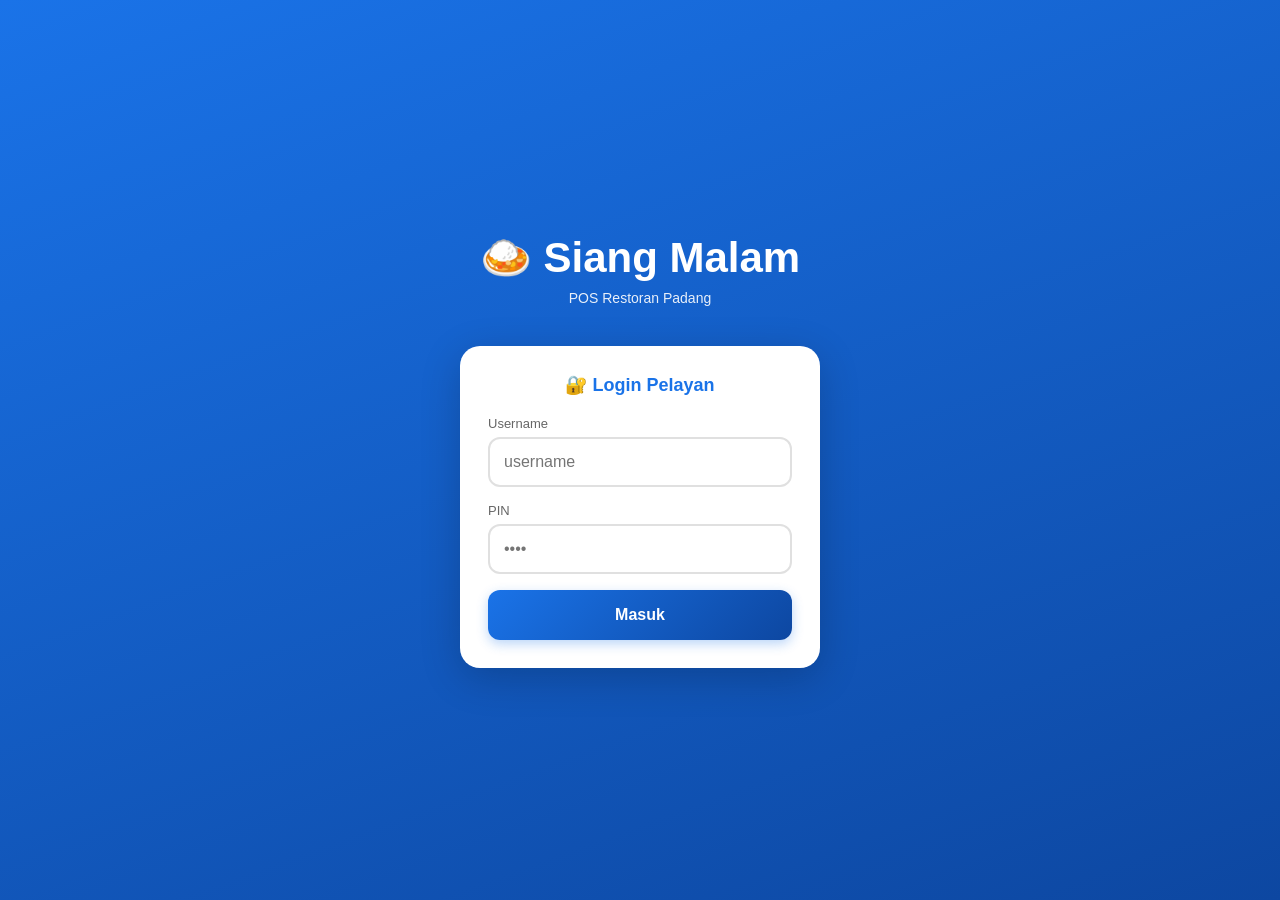
==== commit 40cae240: "Update index.html" ====
--- a/index.html
+++ b/index.html
@@ -2,16 +2,20 @@
 <html lang="id">
 <head>
 <meta charset="UTF-8">
-<meta name="viewport" content="width=device-width, initial-scale=1.0">
+<meta name="viewport" content="width=device-width, initial-scale=1.0, maximum-scale=1.0, user-scalable=no">
 <meta name="theme-color" content="#1a73e8">
 <title>POS Siang Malam</title>
 <style>
 *{margin:0;padding:0;box-sizing:border-box;-webkit-tap-highlight-color:transparent}
 body{font-family:-apple-system,BlinkMacSystemFont,"Segoe UI",Roboto,sans-serif;background:#f0f4f8;color:#333;min-height:100vh}
-.page{display:none;padding:16px;padding-bottom:90px;min-height:100vh;animation:fadeIn .3s}
+
+/* HALAMAN */
+.page{display:none;padding:16px;padding-bottom:100px;min-height:100vh;animation:fadeIn .3s}
 .page.active{display:block}
 @keyframes fadeIn{from{opacity:0;transform:translateY(8px)}to{opacity:1;transform:translateY(0)}}
-#pageLogin{background:linear-gradient(160deg,#1a73e8,#0d47a1);display:flex;flex-direction:column;justify-content:center;align-items:center;padding:24px;min-height:100vh}
+
+/* LOGIN PAGE */
+#pageLogin{display:none;background:linear-gradient(160deg,#1a73e8,#0d47a1);flex-direction:column;justify-content:center;align-items:center;padding:24px;min-height:100vh}
 #pageLogin.active{display:flex}
 .login-logo{text-align:center;color:#fff;margin-bottom:40px}
 .login-logo h1{font-size:42px;margin-bottom:8px}
@@ -20,34 +24,45 @@
 .login-card h2{text-align:center;margin-bottom:20px;color:#1a73e8;font-size:18px}
 .form-group{margin-bottom:16px}
 .form-group label{display:block;font-size:13px;color:#666;margin-bottom:6px;font-weight:500}
-.form-group input{width:100%;padding:14px;border:2px solid #e0e0e0;border-radius:12px;font-size:16px;outline:none;transition:border-color .2s}
+.form-group input{width:100%;padding:14px;border:2px solid #e0e0e0;background:#fff;color:#333;border-radius:12px;font-size:16px;outline:none;transition:border-color .2s}
 .form-group input:focus{border-color:#1a73e8}
+
+/* BUTTONS */
 .btn-primary{width:100%;padding:16px;background:linear-gradient(135deg,#1a73e8,#0d47a1);color:#fff;border:none;border-radius:12px;font-size:16px;font-weight:700;cursor:pointer;box-shadow:0 4px 12px rgba(26,115,232,.3)}
 .btn-primary:active{transform:scale(.97)}
 .btn-primary:disabled{opacity:.6}
+.btn-secondary{padding:12px;border:2px solid #e0e0e0;background:#fff;color:#333;border-radius:10px;font-size:14px;font-weight:500;cursor:pointer;flex:1}
+
+/* HEADER */
 .app-header{background:linear-gradient(135deg,#1a73e8,#0d47a1);color:#fff;padding:20px;border-radius:16px;margin-bottom:16px;display:flex;justify-content:space-between;align-items:center;box-shadow:0 4px 12px rgba(26,115,232,.3)}
 .app-header h1{font-size:20px}
 .app-header p{font-size:12px;opacity:.9;margin-top:4px}
 .user-badge{background:rgba(255,255,255,.2);padding:8px 14px;border-radius:20px;font-size:12px;cursor:pointer;border:1px solid rgba(255,255,255,.3);color:#fff}
+
+/* CARDS */
 .card{background:#fff;padding:20px;border-radius:16px;margin-bottom:16px;box-shadow:0 2px 8px rgba(0,0,0,.06)}
 .card h2{font-size:15px;color:#1a73e8;margin-bottom:12px;display:flex;justify-content:space-between}
 .card .amount{font-size:28px;font-weight:700;color:#0d47a1;margin-bottom:12px}
 .row-info{display:flex;justify-content:space-between;padding:10px 0;border-bottom:1px solid #f0f0f0;font-size:14px}
 .row-info:last-child{border-bottom:none}
 .row-info strong{color:#1a73e8}
+
+/* GRID MENU */
 .grid-menu{display:grid;grid-template-columns:repeat(2,1fr);gap:12px;margin-top:8px}
 .btn-menu{background:#fff;padding:20px 12px;border-radius:14px;text-align:center;cursor:pointer;border:none;box-shadow:0 2px 8px rgba(0,0,0,.06);font-size:13px;color:#333;font-weight:500}
-.btn-menu:active{transform:scale(.96)}
+.btn-menu:active{transform:scale(.96);background:#f8f9fa}
 .btn-menu .icon{font-size:32px;display:block;margin-bottom:8px}
+
+/* GRID MEJA */
 .grid-meja{display:grid;grid-template-columns:repeat(3,1fr);gap:10px;margin-top:8px}
 .meja-card{padding:18px 8px;border-radius:12px;text-align:center;cursor:pointer;border:2px solid}
 .meja-card:active{transform:scale(.95)}
-.meja-card.kosong{background:#e8f5e9;border-color:#4caf50}
-.meja-card.terisi{background:#ffebee;border-color:#e53935}
-.meja-no{font-size:18px;font-weight:700;color:#333}
+.meja-card.kosong{background:#e8f5e9;border-color:#4caf50;color:#2e7d32}
+.meja-card.terisi{background:#ffebee;border-color:#e53935;color:#c62828}
+.meja-no{font-size:18px;font-weight:700}
 .meja-status{font-size:11px;margin-top:4px}
-.meja-card.kosong .meja-status{color:#2e7d32}
-.meja-card.terisi .meja-status{color:#c62828}
+
+/* VOICE */
 .voice-area{background:#fff;padding:24px 16px;border-radius:16px;text-align:center;margin-bottom:16px;box-shadow:0 2px 8px rgba(0,0,0,.06)}
 .voice-btn{background:linear-gradient(135deg,#1a73e8,#0d47a1);color:#fff;border:none;border-radius:50%;width:110px;height:110px;font-size:48px;cursor:pointer;box-shadow:0 6px 20px rgba(26,115,232,.4)}
 .voice-btn.listening{background:linear-gradient(135deg,#e53935,#c62828);animation:pulseVoice 1.2s infinite}
@@ -55,28 +70,50 @@
 .voice-status{margin-top:12px;font-size:13px;color:#666}
 .transcript-box{background:#f8f9fa;padding:14px;border-radius:10px;margin-top:16px;min-height:50px;text-align:left;font-size:14px;font-style:italic;color:#555;border-left:4px solid #1a73e8}
 .hint-box{background:#fff3e0;padding:12px;border-radius:10px;font-size:12px;color:#e65100;margin-bottom:12px;line-height:1.5}
-.order-item{display:flex;justify-content:space-between;align-items:center;padding:12px;background:#f8f9fa;border-radius:10px;margin-bottom:8px}
+
+/* ORDER ITEM */
+.order-item{display:flex;justify-content:space-between;align-items:center;padding:10px;background:#f8f9fa;border-radius:10px;margin-bottom:8px;gap:6px}
 .order-item.error{background:#ffebee;border-left:4px solid #e53935}
-.order-item .info strong{display:block;font-size:14px}
-.order-item .info small{color:#888;font-size:12px}
-.qty-badge{background:#1a73e8;color:#fff;padding:6px 12px;border-radius:20px;font-weight:700;font-size:13px;min-width:44px;text-align:center}
-.total-box{background:linear-gradient(135deg,#0d47a1,#1a73e8);color:#fff;padding:18px;border-radius:14px;text-align:center;margin-top:16px;font-size:20px;font-weight:700}
+.order-item .info{flex:1;min-width:0}
+.order-item .info strong{display:block;font-size:13px;color:#333;overflow:hidden;text-overflow:ellipsis;white-space:nowrap}
+.order-item .info small{color:#888;font-size:11px}
+.qty-badge{background:#1a73e8;color:#fff;padding:4px 10px;border-radius:20px;font-weight:700;font-size:12px;min-width:36px;text-align:center}
+.order-item.error .qty-badge{background:#e53935}
+.btn-hapus{background:#e53935;color:#fff;border:none;border-radius:8px;padding:6px 10px;font-size:14px;cursor:pointer}
+.btn-hapus:active{transform:scale(.9);background:#c62828}
+.btn-tambah-qty{background:#2e7d32;color:#fff;border:none;border-radius:8px;padding:6px 10px;font-size:14px;cursor:pointer;font-weight:700}
+.btn-tambah-qty:active{transform:scale(.9);background:#1b5e20}
+.btn-kurang-qty{background:#f57c00;color:#fff;border:none;border-radius:8px;padding:6px 10px;font-size:14px;cursor:pointer;font-weight:700}
+.btn-kurang-qty:active{transform:scale(.9);background:#e65100}
+.total-box{background:linear-gradient(135deg,#0d47a1,#1a73e8);color:#fff;padding:18px;border-radius:14px;text-align:center;margin-top:16px;font-size:20px;font-weight:700;box-shadow:0 4px 12px rgba(26,115,232,.3)}
+
+/* ORDER ACTIONS */
+.order-actions{display:flex;gap:8px;margin-top:12px}
+.btn-add-item{flex:1;background:#fff;color:#1a73e8;border:2px dashed #1a73e8;padding:14px;border-radius:12px;font-size:14px;font-weight:600;cursor:pointer}
+.btn-add-item:active{background:#e3f2fd}
+
+/* BOTTOM NAV */
 .bottom-nav{position:fixed;bottom:0;left:0;right:0;background:#fff;display:flex;justify-content:space-around;align-items:center;padding:8px 0;box-shadow:0 -4px 16px rgba(0,0,0,.08);z-index:100;border-top-left-radius:20px;border-top-right-radius:20px}
 .nav-item{flex:1;text-align:center;padding:8px 4px;cursor:pointer;color:#999;font-size:10px;background:none;border:none}
 .nav-item.active{color:#1a73e8}
 .nav-item .nav-icon{font-size:22px;display:block;margin-bottom:2px}
 .nav-center{position:relative;top:-20px;background:linear-gradient(135deg,#1a73e8,#0d47a1);width:60px;height:60px;border-radius:50%;display:flex;align-items:center;justify-content:center;color:#fff;font-size:26px;box-shadow:0 6px 16px rgba(26,115,232,.5);border:4px solid #fff;cursor:pointer}
+
+/* MODAL */
 .modal-overlay{position:fixed;top:0;left:0;right:0;bottom:0;background:rgba(0,0,0,.5);z-index:200;display:none;align-items:center;justify-content:center;padding:20px}
 .modal-overlay.show{display:flex}
 .modal-box{background:#fff;border-radius:20px;padding:24px;max-width:400px;width:100%}
 .modal-box h2{color:#1a73e8;margin-bottom:12px;font-size:18px}
 .modal-box p{color:#666;font-size:14px;line-height:1.5;margin-bottom:16px}
-.btn-secondary{padding:12px;border:2px solid #e0e0e0;background:#fff;border-radius:10px;font-size:14px;font-weight:500;cursor:pointer;flex:1}
-.modal-actions{display:flex;gap:8px}
+.modal-actions{display:flex;gap:8px;margin-top:16px}
+
+/* LOADING */
 .loading{text-align:center;padding:30px;color:#888;font-size:14px}
 .spinner{display:inline-block;width:30px;height:30px;border:3px solid #e0e0e0;border-top-color:#1a73e8;border-radius:50%;animation:spin .8s linear infinite;margin-bottom:8px}
 @keyframes spin{to{transform:rotate(360deg)}}
-.toast{position:fixed;bottom:100px;left:50%;transform:translateX(-50%) translateY(20px);background:#333;color:#fff;padding:12px 24px;border-radius:30px;font-size:14px;opacity:0;transition:all .3s;z-index:300;pointer-events:none;max-width:90%;text-align:center}
+
+/* TOAST */
+.toast{position:fixed;bottom:110px;left:50%;transform:translateX(-50%) translateY(20px);background:#333;color:#fff;padding:12px 24px;border-radius:30px;font-size:14px;opacity:0;transition:all .3s;z-index:300;pointer-events:none;max-width:90%;text-align:center}
 .toast.show{opacity:1;transform:translateX(-50%) translateY(0)}
 .toast.success{background:#2e7d32}
 .toast.error{background:#c62828}
@@ -84,6 +121,7 @@
 </head>
 <body>
 
+<!-- HALAMAN 1: LOGIN -->
 <div class="page active" id="pageLogin">
 <div class="login-logo">
 <h1>🍛 Siang Malam</h1>
@@ -93,17 +131,17 @@
 <h2>🔐 Login Pelayan</h2>
 <div class="form-group">
 <label>Username</label>
-<input type="text" id="inputUsername" placeholder="contoh: mulia" autocomplete="off">
+<input type="text" id="inputUsername" placeholder="username" autocomplete="off">
 </div>
 <div class="form-group">
-<label>PIN (4 digit)</label>
-<input type="password" id="inputPin" placeholder="••••" maxlength="4" inputmode="numeric">
+<label>PIN</label>
+<input type="password" id="inputPin" placeholder="••••" maxlength="6" inputmode="numeric">
 </div>
 <button class="btn-primary" onclick="doLogin()" id="btnLogin">Masuk</button>
-<p style="text-align:center;font-size:12px;color:#999;margin-top:14px">Demo: <strong>mulia</strong> / PIN <strong>1111</strong></p>
-</div>
-</div>
-
+</div>
+</div>
+
+<!-- HALAMAN 2: HOME -->
 <div class="page" id="pageHome">
 <div class="app-header">
 <div>
@@ -124,29 +162,33 @@
 </div>
 </div>
 
+<!-- HALAMAN 3: MEJA -->
 <div class="page" id="pageMeja">
 <div class="app-header">
 <div><h1>🪑 Pilih Meja</h1><p>Klik meja untuk mulai pesanan</p></div>
 </div>
 <div class="card">
-<div style="display:flex;gap:16px;font-size:12px;margin-bottom:12px">
+<div style="display:flex;gap:16px;font-size:12px;margin-bottom:12px;color:#666;flex-wrap:wrap">
 <div><span style="display:inline-block;width:12px;height:12px;background:#4caf50;border-radius:3px;vertical-align:middle"></span> Kosong</div>
 <div><span style="display:inline-block;width:12px;height:12px;background:#e53935;border-radius:3px;vertical-align:middle"></span> Terisi</div>
 </div>
+<button class="btn-add-item" onclick="startTakeaway()" style="margin-bottom:12px;width:100%">🛍️ Pesanan Takeaway (Bungkus)</button>
 <div class="grid-meja" id="gridMeja"><div class="loading">Memuat meja...</div></div>
 </div>
 </div>
 
+<!-- HALAMAN 4: VOICE -->
 <div class="page" id="pageVoice">
 <div class="app-header">
-<div><h1>🎤 Voice Order</h1><p>Bicara pesanan Anda</p></div>
+<div><h1>🎤 Voice Order</h1><p id="voiceHeaderInfo">Bicara pesanan Anda</p></div>
 <button class="user-badge" onclick="goTo('home')">← Kembali</button>
 </div>
 <div class="hint-box">
 💡 <strong>Cara pakai:</strong><br>
-1. Ucapkan: <em>"Meja [nomor], [qty] [menu], [qty] [menu]"</em><br>
-2. Contoh: <em>"Meja lima, nasi dua, rendang satu"</em><br>
-3. Bisa juga: <em>"Nasi 3, es teh 2, ayam pop 1"</em>
+1. Ucapkan: <em>"[qty] [menu] [qty] [menu]"</em><br>
+2. Contoh: <em>"nasi 2 rendang 1 es teh 3"</em><br>
+3. Meja opsional: <em>"meja 5 nasi 2 rendang 1"</em><br>
+4. Tanpa meja = <strong>Takeaway</strong> 🛍️
 </div>
 <div class="voice-area">
 <button class="voice-btn" id="voiceBtn" onclick="toggleVoice()">🎤</button>
@@ -156,6 +198,7 @@
 <div id="hasilPesanan"></div>
 </div>
 
+<!-- BOTTOM NAV -->
 <div class="bottom-nav" id="bottomNav" style="display:none">
 <button class="nav-item" data-page="home" onclick="goTo('home')"><span class="nav-icon">🏠</span>Home</button>
 <button class="nav-item" data-page="meja" onclick="goTo('meja')"><span class="nav-icon">🪑</span>Meja</button>
@@ -164,6 +207,7 @@
 <button class="nav-item" onclick="logout()"><span class="nav-icon">👤</span>Logout</button>
 </div>
 
+<!-- MODAL -->
 <div class="modal-overlay" id="modal" onclick="closeModal(event)">
 <div class="modal-box" onclick="event.stopPropagation()">
 <h2 id="modalTitle">Judul</h2>
@@ -175,353 +219,683 @@
 <div class="toast" id="toast"></div>
 
 <script>
-// ====== GANTI DENGAN URL BACKEND ANDA ======
+// ====== KONFIGURASI API ======
 const API_URL = "https://pos-siang-malam-api.smartmultitechsolution.workers.dev";
 
-const state={user:null,menuDB:{},mejaDB:[],selectedMeja:null,currentPage:"login"};
+// State global
+const state={
+  user:null,
+  menuDB:{},
+  mejaDB:[],
+  selectedMeja:null,
+  currentPage:"login",
+  orderItems:[],
+  orderMeja:null
+};
+
 const rp=(n)=>"Rp "+Number(n).toLocaleString("id-ID");
 
 function toast(msg,type=""){
-const el=document.getElementById("toast");
-el.textContent=msg;
-el.className="toast show "+type;
-setTimeout(()=>el.className="toast "+type,2500);
+  const el=document.getElementById("toast");
+  el.textContent=msg;
+  el.className="toast show "+type;
+  setTimeout(()=>el.className="toast "+type,2500);
 }
 
 function showModal(title,body,actions=null){
-document.getElementById("modalTitle").textContent=title;
-document.getElementById("modalBody").innerHTML=body;
-const actionsEl=document.getElementById("modalActions");
-actionsEl.innerHTML=actions||'<button class="btn-secondary" onclick="closeModal()">Tutup</button>';
-document.getElementById("modal").classList.add("show");
+  document.getElementById("modalTitle").textContent=title;
+  document.getElementById("modalBody").innerHTML=body;
+  const actionsEl=document.getElementById("modalActions");
+  actionsEl.innerHTML=actions||'<button class="btn-secondary" onclick="closeModal()">Tutup</button>';
+  document.getElementById("modal").classList.add("show");
 }
 
 function closeModal(e){
-if(e&&e.target!==e.currentTarget&&e.target.id!=="modal")return;
-document.getElementById("modal").classList.remove("show");
+  if(e&&e.target!==e.currentTarget&&e.target.id!=="modal")return;
+  document.getElementById("modal").classList.remove("show");
 }
 
 function goTo(page){
-document.querySelectorAll(".page").forEach(p=>p.classList.remove("active"));
-document.getElementById("page"+page.charAt(0).toUpperCase()+page.slice(1)).classList.add("active");
-state.currentPage=page;
-document.querySelectorAll(".nav-item").forEach(n=>n.classList.toggle("active",n.dataset.page===page));
-if(page==="home")loadLaporan();
-if(page==="meja")loadMeja();
-window.scrollTo(0,0);
+  document.querySelectorAll(".page").forEach(p=>p.classList.remove("active"));
+  const target=document.getElementById("page"+page.charAt(0).toUpperCase()+page.slice(1));
+  if(target)target.classList.add("active");
+  state.currentPage=page;
+  document.querySelectorAll(".nav-item").forEach(n=>n.classList.toggle("active",n.dataset.page===page));
+  if(page==="home")loadLaporan();
+  if(page==="meja")loadMeja();
+  if(page==="voice")updateVoiceHeader();
+  window.scrollTo(0,0);
 }
 
 async function apiCall(action,data={}){
-try{
-const res=await fetch(API_URL,{
-method:"POST",
-headers:{"Content-Type":"text/plain"},
-body:JSON.stringify({action,...data})
-});
-return await res.json();
-}catch(err){
-console.error("API Error:",err);
-return{success:false,message:"Gagal terhubung ke server"};
-}
-}
-
+  try{
+    const res=await fetch(API_URL,{
+      method:"POST",
+      headers:{"Content-Type":"text/plain"},
+      body:JSON.stringify({action,...data})
+    });
+    return await res.json();
+  }catch(err){
+    console.error("API Error:",err);
+    return{success:false,message:"Gagal terhubung ke server"};
+  }
+}
+
+// ============ SESSION MANAGEMENT ============
+function saveSession(){
+  if(state.user){
+    localStorage.setItem("pos_session", JSON.stringify({
+      user:state.user,
+      timestamp:Date.now()
+    }));
+  }
+}
+
+function loadSession(){
+  try{
+    const session=localStorage.getItem("pos_session");
+    if(!session) return null;
+    const data=JSON.parse(session);
+    // Session berlaku 24 jam
+    if(Date.now()-data.timestamp > 24*60*60*1000){
+      localStorage.removeItem("pos_session");
+      return null;
+    }
+    return data.user;
+  }catch(e){
+    return null;
+  }
+}
+
+function clearSession(){
+  localStorage.removeItem("pos_session");
+}
+
+// ============ LOGIN ============
 async function doLogin(){
-const username=document.getElementById("inputUsername").value.trim();
-const pin=document.getElementById("inputPin").value.trim();
-if(!username||!pin){toast("Isi username dan PIN","error");return;}
-const btn=document.getElementById("btnLogin");
-btn.disabled=true;btn.textContent="Memproses...";
-const result=await apiCall("login",{username,pin});
-btn.disabled=false;btn.textContent="Masuk";
-if(!result.success){toast(result.message||"Login gagal","error");return;}
-state.user={username,nama:result.nama,role:result.role};
-document.getElementById("greeting").textContent="Halo, "+result.nama+"!";
-document.getElementById("userBadge").textContent=result.role;
-await loadMenuDB();
-document.getElementById("bottomNav").style.display="flex";
-goTo("home");
-toast("Login berhasil! 🎉","success");
+  const username=document.getElementById("inputUsername").value.trim();
+  const pin=document.getElementById("inputPin").value.trim();
+  if(!username||!pin){toast("Isi username dan PIN","error");return;}
+  const btn=document.getElementById("btnLogin");
+  btn.disabled=true;btn.textContent="Memproses...";
+  const result=await apiCall("login",{username,pin});
+  btn.disabled=false;btn.textContent="Masuk";
+  if(!result.success){toast(result.message||"Login gagal","error");return;}
+  state.user={username,nama:result.nama,role:result.role};
+  saveSession();
+  applyLoginUI();
+  toast("Login berhasil! 🎉","success");
+}
+
+function applyLoginUI(){
+  if(!state.user) return;
+  document.getElementById("greeting").textContent="Halo, "+state.user.nama+"!";
+  document.getElementById("userBadge").textContent=state.user.role;
+  document.getElementById("bottomNav").style.display="flex";
+  document.getElementById("pageLogin").classList.remove("active");
+  loadMenuDB();
+  goTo("home");
 }
 
 function logout(){
-showModal("Logout","Yakin ingin keluar?",'<button class="btn-secondary" onclick="closeModal()">Batal</button><button class="btn-primary" style="flex:1" onclick="confirmLogout()">Logout</button>');
+  showModal("Logout","Yakin ingin keluar?",
+    '<button class="btn-secondary" onclick="closeModal()">Batal</button><button class="btn-primary" style="flex:1" onclick="confirmLogout()">Logout</button>');
 }
 
 function confirmLogout(){
-state.user=null;state.menuDB={};state.mejaDB=[];
-document.getElementById("bottomNav").style.display="none";
-document.getElementById("inputUsername").value="";
-document.getElementById("inputPin").value="";
-closeModal();
-goTo("login");
-toast("Anda telah logout");
-}
-
+  state.user=null;
+  state.menuDB={};
+  state.mejaDB=[];
+  state.selectedMeja=null;
+  state.orderItems=[];
+  state.orderMeja=null;
+  clearSession();
+  document.getElementById("bottomNav").style.display="none";
+  document.getElementById("inputUsername").value="";
+  document.getElementById("inputPin").value="";
+  closeModal();
+  document.getElementById("pageLogin").classList.add("active");
+  state.currentPage="login";
+  toast("Anda telah logout");
+}
+
+// ============ LOAD DATA ============
 async function loadMenuDB(){
-const result=await apiCall("getMenu");
-if(result.success){
-state.menuDB={};
-result.data.forEach(item=>{
-state.menuDB[item.nama.toLowerCase()]={id:item.id,nama:item.nama,harga:item.harga,kategori:item.kategori};
-});
-}
+  const result=await apiCall("getMenu");
+  if(result.success){
+    state.menuDB={};
+    result.data.forEach(item=>{
+      state.menuDB[item.nama.toLowerCase()]={id:item.id,nama:item.nama,harga:item.harga,kategori:item.kategori};
+    });
+  }
 }
 
 async function loadLaporan(){
-const card=document.getElementById("cardLaporan");
-card.innerHTML='<div class="loading"><div class="spinner"></div><br>Memuat...</div>';
-const result=await apiCall("laporanHarian");
-if(!result.success){
-card.innerHTML="<h2>💰 Penjualan Hari Ini</h2><p>❌ "+result.message+"</p>";
-return;
-}
-card.innerHTML='<h2>💰 Penjualan Hari Ini <span style="font-size:11px;color:#888">'+result.tanggal+'</span></h2><div class="amount">'+rp(result.totalPenjualan)+'</div><div class="row-info"><span>Transaksi</span><strong>'+result.jumlahTransaksi+' pesanan</strong></div><div class="row-info"><span>💵 Tunai</span><strong>'+rp(result.breakdown.tunai)+'</strong></div><div class="row-info"><span>📱 QRIS</span><strong>'+rp(result.breakdown.qris)+'</strong></div><div class="row-info"><span>💳 Debit</span><strong>'+rp(result.breakdown.debit)+'</strong></div>';
+  const card=document.getElementById("cardLaporan");
+  card.innerHTML='<div class="loading"><div class="spinner"></div><br>Memuat...</div>';
+  const result=await apiCall("laporanHarian");
+  if(!result.success){
+    card.innerHTML="<h2>💰 Penjualan Hari Ini</h2><p>❌ "+result.message+"</p>";
+    return;
+  }
+  card.innerHTML='<h2>💰 Penjualan Hari Ini <span style="font-size:11px;color:#888">'+result.tanggal+'</span></h2>'+
+    '<div class="amount">'+rp(result.totalPenjualan)+'</div>'+
+    '<div class="row-info"><span>Transaksi</span><strong>'+result.jumlahTransaksi+' pesanan</strong></div>'+
+    '<div class="row-info"><span>💵 Tunai</span><strong>'+rp(result.breakdown.tunai)+'</strong></div>'+
+    '<div class="row-info"><span>📱 QRIS</span><strong>'+rp(result.breakdown.qris)+'</strong></div>'+
+    '<div class="row-info"><span>💳 Debit</span><strong>'+rp(result.breakdown.debit)+'</strong></div>';
 }
 
 async function loadMeja(){
-const grid=document.getElementById("gridMeja");
-grid.innerHTML='<div class="loading"><div class="spinner"></div><br>Memuat...</div>';
-const result=await apiCall("getMeja");
-if(!result.success){grid.innerHTML="❌ "+result.message;return;}
-state.mejaDB=result.data;
-let html="";
-result.data.forEach(meja=>{
-const cls=meja.status==="Kosong"?"kosong":"terisi";
-html+='<div class="meja-card '+cls+'" onclick="pilihMeja(\''+meja.no+'\',\''+meja.status+'\')"><div class="meja-no">'+meja.no+'</div><div class="meja-status">'+meja.status+'</div></div>';
-});
-grid.innerHTML=html;
-}
-
+  const grid=document.getElementById("gridMeja");
+  grid.innerHTML='<div class="loading"><div class="spinner"></div><br>Memuat...</div>';
+  const result=await apiCall("getMeja");
+  if(!result.success){grid.innerHTML="❌ "+result.message;return;}
+  state.mejaDB=result.data;
+  let html="";
+  result.data.forEach(meja=>{
+    const cls=meja.status==="Kosong"?"kosong":"terisi";
+    html+='<div class="meja-card '+cls+'" onclick="pilihMeja(\''+meja.no+'\',\''+meja.status+'\')">'+
+      '<div class="meja-no">'+meja.no+'</div>'+
+      '<div class="meja-status">'+meja.status+'</div></div>';
+  });
+  grid.innerHTML=html;
+}
+
+// ============ PILIH MEJA ============
 function pilihMeja(noMeja,status){
-if(status==="Terisi"){
-showModal("Meja Terisi",'Meja <strong>'+noMeja+'</strong> sedang terisi.<br><br>Ingin menambah pesanan?','<button class="btn-secondary" onclick="closeModal()">Batal</button><button class="btn-primary" style="flex:1" onclick="tambahPesanan(\''+noMeja+'\')">Tambah Pesanan</button>');
-}else{
-state.selectedMeja=noMeja;
-toast("Meja "+noMeja+" dipilih","success");
-goTo("voice");
-}
+  if(status==="Terisi"){
+    showModal("Meja Terisi",
+      'Meja <strong>'+noMeja+'</strong> sedang terisi.<br><br>Ingin menambah pesanan?',
+      '<button class="btn-secondary" onclick="closeModal()">Batal</button>'+
+      '<button class="btn-primary" style="flex:1" onclick="tambahPesanan(\''+noMeja+'\')">Tambah Pesanan</button>');
+  }else{
+    state.selectedMeja=noMeja;
+    state.orderMeja=noMeja;
+    state.orderItems=[];
+    toast("Meja "+noMeja+" dipilih","success");
+    goTo("voice");
+  }
 }
 
 function tambahPesanan(noMeja){
-state.selectedMeja=noMeja;
-closeModal();
-goTo("voice");
-}
-
+  state.selectedMeja=noMeja;
+  state.orderMeja=noMeja;
+  state.orderItems=[];
+  closeModal();
+  goTo("voice");
+}
+
+function startTakeaway(){
+  state.selectedMeja=null;
+  state.orderMeja=null;
+  state.orderItems=[];
+  toast("Mode Takeaway 🛍️","success");
+  goTo("voice");
+}
+
+function updateVoiceHeader(){
+  const info=document.getElementById("voiceHeaderInfo");
+  if(state.orderMeja){
+    info.textContent="🪑 Meja: "+state.orderMeja;
+  }else{
+    info.textContent="🛍️ Takeaway (Bungkus)";
+  }
+}
+
+// ============ DAFTAR MENU ============
 function showDaftarMenu(){
-const menuArr=Object.values(state.menuDB);
-let html="";
-menuArr.forEach(m=>{
-html+='<div class="order-item"><div class="info"><strong>'+m.nama+'</strong><small>'+m.kategori+'</small></div><div style="color:#1a73e8;font-weight:700">'+rp(m.harga)+'</div></div>';
-});
-showModal("🍽️ Daftar Menu ("+menuArr.length+")",'<div style="max-height:60vh;overflow-y:auto">'+html+'</div>');
-}
-
+  const menuArr=Object.values(state.menuDB);
+  let html="";
+  menuArr.forEach(m=>{
+    html+='<div class="order-item"><div class="info"><strong>'+m.nama+'</strong><small>'+m.kategori+'</small></div>'+
+      '<div style="color:#1a73e8;font-weight:700">'+rp(m.harga)+'</div></div>';
+  });
+  showModal("🍽️ Daftar Menu ("+menuArr.length+")",'<div style="max-height:60vh;overflow-y:auto">'+html+'</div>');
+}
+
+// ============ PESANAN AKTIF ============
 async function showPesananAktif(){
-showModal("📋 Pesanan Aktif",'<div class="loading"><div class="spinner"></div><br>Memuat...</div>');
-const result=await apiCall("pesananAktif");
-if(!result.success||!result.data||result.data.length===0){
-document.getElementById("modalBody").innerHTML="<p style='text-align:center;color:#888'>Tidak ada pesanan aktif</p>";
-return;
-}
-let html='<div style="max-height:60vh;overflow-y:auto">';
-result.data.forEach(p=>{
-html+='<div class="order-item" onclick="lihatPesanan(\''+p.id+'\')" style="cursor:pointer"><div class="info"><strong>'+p.noMeja+'</strong><small>'+p.waktu+' • '+p.jumlahItem+' item</small></div><div style="color:#1a73e8;font-weight:700;font-size:13px">'+rp(p.total)+'</div></div>';
-});
-html+='</div>';
-document.getElementById("modalBody").innerHTML=html;
+  showModal("📋 Pesanan Aktif",'<div class="loading"><div class="spinner"></div><br>Memuat...</div>');
+  const result=await apiCall("pesananAktif");
+  if(!result.success||!result.data||result.data.length===0){
+    document.getElementById("modalBody").innerHTML="<p style='text-align:center;color:#888'>Tidak ada pesanan aktif</p>";
+    return;
+  }
+  let html='<div style="max-height:60vh;overflow-y:auto">';
+  result.data.forEach(p=>{
+    const label=p.noMeja==="TAKEAWAY"?"🛍️ Takeaway":"🪑 "+p.noMeja;
+    html+='<div class="order-item" onclick="lihatPesanan(\''+p.id+'\')" style="cursor:pointer">'+
+      '<div class="info"><strong>'+label+'</strong>'+
+      '<small>'+p.waktu+' • '+p.jumlahItem+' item</small></div>'+
+      '<div style="color:#1a73e8;font-weight:700;font-size:13px">'+rp(p.total)+'</div></div>';
+  });
+  html+='</div>';
+  document.getElementById("modalBody").innerHTML=html;
 }
 
 async function lihatPesanan(idPesanan){
-const result=await apiCall("detailPesanan",{idPesanan});
-if(!result.success){toast("Gagal memuat detail","error");return;}
-let html="";
-result.items.forEach(item=>{
-html+='<div class="order-item"><div class="info"><strong>'+item.nama+'</strong><small>'+rp(item.harga)+' × '+item.qty+'</small></div><div class="qty-badge">'+item.qty+'x</div></div>';
-});
-html+='<div class="total-box">Total: '+rp(result.total)+'</div>';
-showModal("Detail Pesanan",'<div style="max-height:50vh;overflow-y:auto">'+html+'</div>','<button class="btn-secondary" onclick="closeModal()">Tutup</button><button class="btn-primary" style="flex:1" onclick="bayarPesanan(\''+idPesanan+'\','+result.total+')">Bayar</button>');
-}
-
+  const result=await apiCall("detailPesanan",{idPesanan});
+  if(!result.success){toast("Gagal memuat detail","error");return;}
+  let html="";
+  result.items.forEach(item=>{
+    html+='<div class="order-item"><div class="info"><strong>'+item.nama+'</strong>'+
+      '<small>'+rp(item.harga)+' × '+item.qty+'</small></div>'+
+      '<div class="qty-badge">'+item.qty+'x</div></div>';
+  });
+  html+='<div class="total-box">Total: '+rp(result.total)+'</div>';
+  showModal("Detail Pesanan",'<div style="max-height:50vh;overflow-y:auto">'+html+'</div>',
+    '<button class="btn-secondary" onclick="closeModal()">Tutup</button>'+
+    '<button class="btn-primary" style="flex:1" onclick="bayarPesanan(\''+idPesanan+'\','+result.total+')">Bayar</button>');
+}
+
+// ============ VOICE INPUT ============
 const SpeechRecognition=window.SpeechRecognition||window.webkitSpeechRecognition;
 let recognition=null;
 let isListening=false;
 
 if(SpeechRecognition){
-recognition=new SpeechRecognition();
-recognition.lang="id-ID";
-recognition.continuous=false;
-recognition.interimResults=true;
-recognition.onresult=(event)=>{
-let transcript="";
-for(let i=event.resultIndex;i<event.results.length;i++){
-transcript+=event.results[i][0].transcript;
-}
-document.getElementById("transcript").textContent=transcript;
-if(event.results[event.results.length-1].isFinal){
-parseOrder(transcript);
-}
-};
-recognition.onend=()=>{
-isListening=false;
-document.getElementById("voiceBtn").classList.remove("listening");
-document.getElementById("voiceStatus").textContent="Tekan tombol untuk bicara lagi";
-};
-recognition.onerror=(event)=>{
-isListening=false;
-document.getElementById("voiceBtn").classList.remove("listening");
-document.getElementById("voiceStatus").textContent="❌ Error: "+event.error;
-};
+  recognition=new SpeechRecognition();
+  recognition.lang="id-ID";
+  recognition.continuous=false;
+  recognition.interimResults=true;
+  recognition.onresult=(event)=>{
+    let transcript="";
+    for(let i=event.resultIndex;i<event.results.length;i++){
+      transcript+=event.results[i][0].transcript;
+    }
+    document.getElementById("transcript").textContent=transcript;
+    if(event.results[event.results.length-1].isFinal){
+      parseOrder(transcript);
+    }
+  };
+  recognition.onend=()=>{
+    isListening=false;
+    document.getElementById("voiceBtn").classList.remove("listening");
+    document.getElementById("voiceStatus").textContent="Tekan tombol untuk bicara lagi";
+  };
+  recognition.onerror=(event)=>{
+    isListening=false;
+    document.getElementById("voiceBtn").classList.remove("listening");
+    document.getElementById("voiceStatus").textContent="❌ Error: "+event.error;
+  };
 }
 
 function toggleVoice(){
-if(!recognition){toast("Browser tidak mendukung. Gunakan Chrome.","error");return;}
-if(isListening){recognition.stop();return;}
-recognition.start();
-isListening=true;
-document.getElementById("voiceBtn").classList.add("listening");
-document.getElementById("voiceStatus").textContent="🎙️ Mendengarkan... bicara sekarang";
-document.getElementById("transcript").textContent="...";
+  if(!recognition){toast("Browser tidak mendukung. Gunakan Chrome.","error");return;}
+  if(isListening){recognition.stop();return;}
+  recognition.start();
+  isListening=true;
+  document.getElementById("voiceBtn").classList.add("listening");
+  document.getElementById("voiceStatus").textContent="🎙️ Mendengarkan... bicara sekarang";
+  document.getElementById("transcript").textContent="...";
 }
 
 const angkaMap={"nol":0,"kosong":0,"satu":1,"dua":2,"tiga":3,"empat":4,"lima":5,"enam":6,"tujuh":7,"delapan":8,"sembilan":9,"sepuluh":10,"sebelas":11,"dua belas":12};
 
 function parseAngka(teks){
-teks=teks.trim().toLowerCase();
-if(angkaMap[teks]!==undefined)return angkaMap[teks];
-const num=parseInt(teks);
-return isNaN(num)?null:num;
+  teks=teks.trim().toLowerCase();
+  if(angkaMap[teks]!==undefined)return angkaMap[teks];
+  const num=parseInt(teks);
+  return isNaN(num)?null:num;
 }
 
 const ALIAS_MENU={"nasi":"nasi putih","rendang":"rendang daging","pop":"ayam pop","ayam goreng":"ayam goreng","dendeng":"dendeng balado","gulai ikan":"gulai ikan tongkol","tongkol":"gulai ikan tongkol","nangka":"sayur nangka","daun singkong":"daun singkong","tahu":"gulai tahu tempe","tempe":"gulai tahu tempe","perkedel":"perkedel","kerupuk":"kerupuk kulit","sambal":"sambal ijo","es teh":"es teh manis","teh manis":"es teh manis","teh talua":"teh talua","es jeruk":"es jeruk","air":"air mineral","aqua":"air mineral","kopi":"kopi hitam","es campur":"es campur"};
 
 function cariMenu(input){
-input=input.toLowerCase().trim();
-if(state.menuDB[input])return state.menuDB[input];
-for(const alias in ALIAS_MENU){
-if(input.includes(alias)){
-const target=ALIAS_MENU[alias];
-if(state.menuDB[target])return state.menuDB[target];
-}
-}
-const menuNames=Object.keys(state.menuDB);
-for(const nama of menuNames){
-if(nama.includes(input)||input.includes(nama))return state.menuDB[nama];
-}
-const kataInput=input.split(/\s+/).filter(k=>k.length>2);
-let bestMatch=null;
-let bestScore=0;
-for(const nama of menuNames){
-let score=0;
-kataInput.forEach(kata=>{if(nama.includes(kata))score++;});
-if(score>bestScore){bestScore=score;bestMatch=state.menuDB[nama];}
-}
-return bestScore>0?bestMatch:null;
+  input=input.toLowerCase().trim();
+  if(state.menuDB[input])return state.menuDB[input];
+  for(const alias in ALIAS_MENU){
+    if(input.includes(alias)){
+      const target=ALIAS_MENU[alias];
+      if(state.menuDB[target])return state.menuDB[target];
+    }
+  }
+  const menuNames=Object.keys(state.menuDB);
+  for(const nama of menuNames){
+    if(nama.includes(input)||input.includes(nama))return state.menuDB[nama];
+  }
+  const kataInput=input.split(/\s+/).filter(k=>k.length>2);
+  let bestMatch=null;
+  let bestScore=0;
+  for(const nama of menuNames){
+    let score=0;
+    kataInput.forEach(kata=>{if(nama.includes(kata))score++;});
+    if(score>bestScore){bestScore=score;bestMatch=state.menuDB[nama];}
+  }
+  return bestScore>0?bestMatch:null;
 }
 
 function parseOrder(transcript){
-const teks=transcript.toLowerCase().trim();
-console.log("📝 Transcript:",teks);
-let noMeja=state.selectedMeja;
-const mejaMatch=teks.match(/meja\s+(\w+)/i);
-if(mejaMatch){
-const mejaNum=parseAngka(mejaMatch[1]);
-if(mejaNum)noMeja="M"+String(mejaNum).padStart(2,"0");
-}
-let teksMenu=teks.replace(/meja\s+\w+/i,"").trim();
-const items=teksMenu.split(/,|\bdan\b/).map(s=>s.trim()).filter(s=>s);
-const hasil=[];
-items.forEach(item=>{
-const kata=item.split(/\s+/);
-let qty=1;
-let namaMenu=item;
-if(kata.length>1){
-const angkaAwal=parseAngka(kata[0]);
-if(angkaAwal!==null&&angkaAwal>0){qty=angkaAwal;namaMenu=kata.slice(1).join(" ");}
-else{
-const angkaAkhir=parseAngka(kata[kata.length-1]);
-if(angkaAkhir!==null&&angkaAkhir>0){qty=angkaAkhir;namaMenu=kata.slice(0,-1).join(" ");}
-}
-}
-const menuMatch=cariMenu(namaMenu);
-if(menuMatch){
-hasil.push({id:menuMatch.id,nama:menuMatch.nama,qty:qty,harga:menuMatch.harga,subtotal:qty*menuMatch.harga});
-}else{
-hasil.push({id:null,nama:namaMenu+" (?)",qty:qty,harga:0,subtotal:0,error:true});
-}
+  const teks=transcript.toLowerCase().trim();
+  console.log("📝 Transcript:",teks);
+
+  // Deteksi meja (opsional)
+  let noMeja=state.orderMeja;
+  const mejaMatch=teks.match(/meja\s+(\w+)/i);
+  if(mejaMatch){
+    const mejaNum=parseAngka(mejaMatch[1]);
+    if(mejaNum)noMeja="M"+String(mejaNum).padStart(2,"0");
+  }
+
+  // Hapus "meja X" dari teks
+  let teksMenu=teks.replace(/meja\s+\w+/i,"").trim();
+  // Ganti kata sambung dengan spasi (bukan koma!)
+  teksMenu=teksMenu.replace(/\s+(sama|terus|lalu|plus|dan)\s+/gi," ");
+
+  // Parse item — pakai SPASI sebagai pemisah, bukan koma
+  const itemsBaru=parseItemsSmart(teksMenu);
+
+  state.orderMeja=noMeja;
+  state.selectedMeja=noMeja;
+
+  // Gabungkan dengan item yang sudah ada
+  itemsBaru.forEach(newItem=>{
+    const existing=state.orderItems.findIndex(i=>i.id===newItem.id&&!i.error&&!newItem.error);
+    if(existing>=0){
+      state.orderItems[existing].qty+=newItem.qty;
+      state.orderItems[existing].subtotal=state.orderItems[existing].qty*state.orderItems[existing].harga;
+    }else{
+      state.orderItems.push(newItem);
+    }
+  });
+
+  tampilkanHasil();
+}
+
+// Parser pintar tanpa koma — pakai spasi
+function parseItemsSmart(teksMenu){
+  const hasil=[];
+  // Bersihkan: ganti koma & titik jadi spasi (jaga-jaga kalau user tetap ucapkan koma)
+  let sisa=teksMenu.replace(/[,.]/g," ").replace(/\s+/g," ").trim();
+
+  const isAngka=(kata)=>{
+    if(!kata)return false;
+    if(angkaMap[kata]!==undefined)return true;
+    return /^\d+$/.test(kata);
+  };
+
+  // Cari 1 item dari string, kembalikan {item, before, after}
+  function cariSatuItem(str){
+    const kata=str.split(/\s+/).filter(k=>k);
+    if(kata.length===0)return null;
+
+    // Pola A: [nama_menu] [angka]
+    for(let i=0;i<kata.length;i++){
+      for(let len=Math.min(5,kata.length-i);len>=1;len--){
+        const kandidat=kata.slice(i,i+len).join(" ");
+        const sisaKata=kata.slice(i+len);
+        const menu=cariMenu(kandidat);
+        if(menu){
+          if(sisaKata.length>0&&isAngka(sisaKata[0])){
+            const qty=parseAngka(sisaKata[0])||1;
+            return{
+              item:{id:menu.id,nama:menu.nama,qty:qty,harga:menu.harga,subtotal:qty*menu.harga},
+              before:kata.slice(0,i).join(" "),
+              after:sisaKata.slice(1).join(" ")
+            };
+          }
+        }
+      }
+    }
+
+    // Pola B: [angka] [nama_menu]
+    if(isAngka(kata[0])){
+      const qty=parseAngka(kata[0])||1;
+      for(let len=Math.min(5,kata.length-1);len>=1;len--){
+        const kandidat=kata.slice(1,1+len).join(" ");
+        const menu=cariMenu(kandidat);
+        if(menu){
+          return{
+            item:{id:menu.id,nama:menu.nama,qty:qty,harga:menu.harga,subtotal:qty*menu.harga},
+            before:"",
+            after:kata.slice(1+len).join(" ")
+          };
+        }
+      }
+    }
+
+    // Pola C: [nama_menu] saja (qty=1)
+    for(let i=0;i<kata.length;i++){
+      for(let len=Math.min(5,kata.length-i);len>=1;len--){
+        const kandidat=kata.slice(i,i+len).join(" ");
+        const menu=cariMenu(kandidat);
+        if(menu){
+          return{
+            item:{id:menu.id,nama:menu.nama,qty:1,harga:menu.harga,subtotal:menu.harga},
+            before:kata.slice(0,i).join(" "),
+            after:kata.slice(i+len).join(" ")
+          };
+        }
+      }
+    }
+    return null;
+  }
+
+  // Loop: cari item dari kiri, sisanya di-parse lagi
+  let loopCount=0;
+  while(sisa.trim()&&loopCount<30){
+    loopCount++;
+    const found=cariSatuItem(sisa);
+    if(found){
+      const leftover=(found.before+" "+found.after).replace(/\s+/g," ").trim();
+      hasil.push(found.item);
+      sisa=leftover;
+    }else{
+      // Tidak ada menu lagi, sisa dianggap error kalau bukan angka
+      const sisaTrim=sisa.trim();
+      if(sisaTrim&&!/^\d+$/.test(sisaTrim)){
+        hasil.push({id:null,nama:sisaTrim+" (?)",qty:1,harga:0,subtotal:0,error:true});
+      }
+      break;
+    }
+  }
+
+  return hasil;
+}
+
+// ============ TAMPILKAN HASIL ============
+function tampilkanHasil(){
+  const items=state.orderItems;
+  const noMeja=state.orderMeja;
+
+  updateVoiceHeader();
+
+  let html="";
+
+  if(noMeja){
+    html+='<div style="background:#e3f2fd;padding:12px;border-radius:10px;margin-bottom:12px;display:flex;justify-content:space-between;align-items:center;border:1px solid #bbdefb">'+
+      '<strong style="color:#0d47a1">🪑 Meja: '+noMeja+'</strong>'+
+      '<button onclick="setTakeaway()" style="background:none;border:1px solid #1a73e8;color:#1a73e8;padding:4px 10px;border-radius:8px;font-size:11px;cursor:pointer">Ubah ke Takeaway</button></div>';
+  }else{
+    html+='<div style="background:#fff3e0;padding:12px;border-radius:10px;margin-bottom:12px;display:flex;justify-content:space-between;align-items:center;border:1px solid #ffe0b2">'+
+      '<strong style="color:#e65100">🛍️ Takeaway (Bungkus)</strong>'+
+      '<button onclick="setDineIn()" style="background:none;border:1px solid #e65100;color:#e65100;padding:4px 10px;border-radius:8px;font-size:11px;cursor:pointer">Pilih Meja</button></div>';
+  }
+
+  if(items.length===0){
+    html+='<div style="text-align:center;padding:30px;color:#999;font-size:14px">'+
+      'Belum ada item. Tekan 🎤 untuk bicara.</div>';
+    document.getElementById("hasilPesanan").innerHTML=html;
+    return;
+  }
+
+  let total=0;
+  items.forEach((item,index)=>{
+    if(item.error){
+      html+='<div class="order-item error">'+
+        '<div class="info"><strong>❌ '+item.nama+'</strong><small>Tidak dikenali</small></div>'+
+        '<button class="btn-hapus" onclick="hapusItem('+index+')">🗑️</button></div>';
+    }else{
+      total+=item.subtotal;
+      html+='<div class="order-item">'+
+        '<div class="info"><strong>'+item.nama+'</strong><small>'+rp(item.harga)+' × '+item.qty+'</small></div>'+
+        '<button class="btn-kurang-qty" onclick="kurangQty('+index+')">−</button>'+
+        '<div class="qty-badge">'+item.qty+'x</div>'+
+        '<button class="btn-tambah-qty" onclick="tambahQty('+index+')">+</button>'+
+        '<button class="btn-hapus" onclick="hapusItem('+index+')">🗑️</button></div>';
+    }
+  });
+
+  html+='<div class="total-box">Total: '+rp(total)+'</div>';
+  html+='<div class="order-actions">'+
+    '<button class="btn-add-item" onclick="tambahItemVoice()">🎤 Tambah Item</button>'+
+    '</div>';
+  html+='<button class="btn-primary" style="margin-top:8px" onclick="konfirmasiOrder()">✅ Konfirmasi & Kirim ke Dapur</button>';
+
+  document.getElementById("hasilPesanan").innerHTML=html;
+}
+
+// ============ EDIT ITEM ============
+function hapusItem(index){
+  const item=state.orderItems[index];
+  if(!item)return;
+  if(!confirm("Hapus "+item.nama+" dari pesanan?"))return;
+  state.orderItems.splice(index,1);
+  tampilkanHasil();
+  toast("Item dihapus","success");
+}
+
+function tambahQty(index){
+  const item=state.orderItems[index];
+  if(!item)return;
+  item.qty++;
+  item.subtotal=item.qty*item.harga;
+  tampilkanHasil();
+}
+
+function kurangQty(index){
+  const item=state.orderItems[index];
+  if(!item)return;
+  if(item.qty<=1){
+    // Konfirmasi hapus kalau qty jadi 0
+    if(confirm("Qty "+item.nama+" jadi 0. Hapus item?")){
+      state.orderItems.splice(index,1);
+      tampilkanHasil();
+      toast("Item dihapus","success");
+    }
+    return;
+  }
+  item.qty--;
+  item.subtotal=item.qty*item.harga;
+  tampilkanHasil();
+}
+
+// ============ TAMBAH ITEM VIA VOICE ============
+function tambahItemVoice(){
+  toast("🎤 Siap! Sebutkan item tambahan...");
+  window.scrollTo({top:0,behavior:"smooth"});
+  setTimeout(()=>{
+    if(!isListening)toggleVoice();
+  },500);
+}
+
+// ============ UBAH MODE ============
+function setTakeaway(){
+  state.orderMeja=null;
+  state.selectedMeja=null;
+  tampilkanHasil();
+  toast("Mode: Takeaway 🛍️");
+}
+
+function setDineIn(){
+  const noMeja=prompt("Masukkan nomor meja (contoh: 5):");
+  if(!noMeja)return;
+  const num=parseAngka(noMeja)||parseInt(noMeja);
+  if(!num){toast("Nomor meja tidak valid","error");return;}
+  state.orderMeja="M"+String(num).padStart(2,"0");
+  state.selectedMeja=state.orderMeja;
+  tampilkanHasil();
+  toast("Meja "+state.orderMeja+" dipilih","success");
+}
+
+// ============ KONFIRMASI & KIRIM ============
+async function konfirmasiOrder(){
+  if(state.orderItems.length===0){toast("Tidak ada item","error");return;}
+  await kirimPesanan(state.orderMeja,state.orderItems);
+}
+
+async function kirimPesanan(noMeja,items){
+  const validItems=items.filter(i=>!i.error).map(i=>({idMenu:i.id,jumlah:i.qty,catatan:""}));
+  if(validItems.length===0){toast("Tidak ada menu valid","error");return;}
+
+  const targetMeja=noMeja||"TAKEAWAY";
+
+  const btn=event.target;
+  btn.textContent="⏳ Mengirim...";
+  btn.disabled=true;
+
+  const result=await apiCall("buatPesanan",{
+    noMeja:targetMeja,
+    namaPelayan:state.user.nama,
+    items:validItems
+  });
+
+  if(result.success){
+    toast("✅ Pesanan terkirim! "+rp(result.total),"success");
+    state.orderItems=[];
+    state.orderMeja=null;
+    state.selectedMeja=null;
+    document.getElementById("hasilPesanan").innerHTML="";
+    document.getElementById("transcript").textContent="Hasil suara akan muncul di sini...";
+
+    setTimeout(()=>{
+      const info=targetMeja==="TAKEAWAY"?"🛍️ Takeaway":"🪑 Meja "+targetMeja;
+      showModal("Pesanan Berhasil",
+        'Pesanan <strong>'+info+'</strong> telah terkirim ke dapur.<br>Total: <strong>'+rp(result.total)+'</strong>',
+        '<button class="btn-secondary" onclick="closeModal();goTo(\'home\')">Selesai</button>'+
+        '<button class="btn-primary" style="flex:1" onclick="closeModal();bayarPesanan(\''+result.idPesanan+'\','+result.total+')">Bayar Sekarang</button>');
+    },500);
+  }else{
+    toast("❌ Gagal: "+result.message,"error");
+    btn.textContent="✅ Konfirmasi & Kirim ke Dapur";
+    btn.disabled=false;
+  }
+}
+
+// ============ PEMBAYARAN ============
+async function bayarPesanan(idPesanan,total){
+  closeModal();
+  showModal("💰 Metode Pembayaran",
+    '<p style="text-align:center;font-size:20px;color:#1a73e8;font-weight:700;margin-bottom:16px">'+rp(total)+'</p><p>Pilih metode pembayaran:</p>',
+    '<button class="btn-secondary" onclick="prosesBayar(\''+idPesanan+'\',\'Tunai\','+total+')">💵 Tunai</button>'+
+    '<button class="btn-secondary" onclick="prosesBayar(\''+idPesanan+'\',\'QRIS\','+total+')">📱 QRIS</button>'+
+    '<button class="btn-secondary" onclick="prosesBayar(\''+idPesanan+'\',\'Debit\','+total+')">💳 Debit</button>');
+}
+
+async function prosesBayar(idPesanan,metode,total){
+  closeModal();
+  toast("Memproses pembayaran...");
+  const result=await apiCall("pembayaran",{idPesanan,metodeBayar:metode});
+  if(result.success){
+    const strukResult=await apiCall("struk",{idPesanan});
+    showModal("✅ Pembayaran Berhasil",
+      '<p style="text-align:center;color:#2e7d32;font-size:16px;font-weight:700">'+metode+' - '+rp(total)+'</p>'+
+      '<div style="background:#f8f9fa;padding:12px;border-radius:10px;margin-top:12px;font-family:monospace;font-size:11px;white-space:pre-wrap;max-height:40vh;overflow-y:auto;color:#333;border:1px solid #e0e0e0">'+
+      (strukResult.struk||"Struk tidak tersedia")+'</div>',
+      '<button class="btn-secondary" onclick="closeModal();goTo(\'home\')">Selesai</button>');
+    if(state.currentPage==="meja")loadMeja();
+    if(state.currentPage==="home")loadLaporan();
+  }else{
+    toast("❌ "+result.message,"error");
+  }
+}
+
+// ============ INIT ============
+document.addEventListener("keypress",(e)=>{
+  if(e.key==="Enter"&&state.currentPage==="login")doLogin();
 });
-tampilkanHasil(noMeja,hasil);
-}
-
-function tampilkanHasil(noMeja,items){
-let html="";
-if(noMeja){
-html+='<div style="background:#e3f2fd;padding:12px;border-radius:10px;margin-bottom:12px"><strong>🪑 Meja: '+noMeja+'</strong></div>';
-}else{
-html+='<div style="background:#ffebee;padding:12px;border-radius:10px;margin-bottom:12px;color:#c62828;font-size:13px">⚠️ Nomor meja tidak terdeteksi. Sebutkan "Meja [nomor]"</div>';
-}
-let total=0;
-items.forEach(item=>{
-if(item.error){
-html+='<div class="order-item error"><div class="info"><strong>❌ '+item.nama+'</strong><small>Tidak dikenali</small></div><div class="qty-badge">'+item.qty+'x</div></div>';
-}else{
-total+=item.subtotal;
-html+='<div class="order-item"><div class="info"><strong>'+item.nama+'</strong><small>'+rp(item.harga)+' × '+item.qty+'</small></div><div class="qty-badge">'+item.qty+'x</div></div>';
-}
+
+// Auto-login kalau ada session tersimpan
+window.addEventListener("DOMContentLoaded",()=>{
+  const savedUser=loadSession();
+  if(savedUser){
+    state.user=savedUser;
+    applyLoginUI();
+  }
 });
-if(total>0&&noMeja){
-html+='<div class="total-box">Total: '+rp(total)+'</div>';
-html+='<button class="btn-primary" style="margin-top:12px" onclick=\'kirimPesanan('+JSON.stringify(noMeja)+','+JSON.stringify(items)+')\'>✅ Konfirmasi & Kirim ke Dapur</button>';
-}
-document.getElementById("hasilPesanan").innerHTML=html;
-}
-
-async function kirimPesanan(noMeja,items){
-const validItems=items.filter(i=>!i.error).map(i=>({idMenu:i.id,jumlah:i.qty,catatan:""}));
-if(validItems.length===0){toast("Tidak ada menu valid","error");return;}
-const btn=event.target;
-btn.textContent="⏳ Mengirim...";
-btn.disabled=true;
-const result=await apiCall("buatPesanan",{noMeja,namaPelayan:state.user.nama,items:validItems});
-if(result.success){
-toast("✅ Pesanan terkirim! "+rp(result.total),"success");
-document.getElementById("hasilPesanan").innerHTML="";
-document.getElementById("transcript").textContent="Hasil suara akan muncul di sini...";
-state.selectedMeja=null;
-setTimeout(()=>{
-showModal("Pesanan Berhasil",'Pesanan <strong>'+noMeja+'</strong> telah terkirim ke dapur.<br>Total: <strong>'+rp(result.total)+'</strong>','<button class="btn-secondary" onclick="closeModal();goTo(\'home\')">Selesai</button><button class="btn-primary" style="flex:1" onclick="closeModal();bayarPesanan(\''+result.idPesanan+'\','+result.total+')">Bayar Sekarang</button>');
-},500);
-}else{
-toast("❌ Gagal: "+result.message,"error");
-btn.textContent="✅ Konfirmasi & Kirim ke Dapur";
-btn.disabled=false;
-}
-}
-
-async function bayarPesanan(idPesanan,total){
-closeModal();
-showModal("💰 Metode Pembayaran",'<p style="text-align:center;font-size:20px;color:#1a73e8;font-weight:700;margin-bottom:16px">'+rp(total)+'</p><p>Pilih metode pembayaran:</p>','<button class="btn-secondary" onclick="prosesBayar(\''+idPesanan+'\',\'Tunai\','+total+')">💵 Tunai</button><button class="btn-secondary" onclick="prosesBayar(\''+idPesanan+'\',\'QRIS\','+total+')">📱 QRIS</button><button class="btn-secondary" onclick="prosesBayar(\''+idPesanan+'\',\'Debit\','+total+')">💳 Debit</button>');
-}
-
-async function prosesBayar(idPesanan,metode,total){
-closeModal();
-toast("Memproses pembayaran...");
-const result=await apiCall("pembayaran",{idPesanan,metodeBayar:metode});
-if(result.success){
-const strukResult=await apiCall("struk",{idPesanan});
-showModal("✅ Pembayaran Berhasil",'<p style="text-align:center;color:#2e7d32;font-size:16px;font-weight:700">'+metode+' - '+rp(total)+'</p><div style="background:#f8f9fa;padding:12px;border-radius:10px;margin-top:12px;font-family:monospace;font-size:11px;white-space:pre-wrap;max-height:40vh;overflow-y:auto">'+(strukResult.struk||"Struk tidak tersedia")+'</div>','<button class="btn-secondary" onclick="closeModal();goTo(\'home\')">Selesai</button>');
-if(state.currentPage==="meja")loadMeja();
-if(state.currentPage==="home")loadLaporan();
-}else{
-toast("❌ "+result.message,"error");
-}
-}
-
-document.addEventListener("keypress",(e)=>{
-if(e.key==="Enter"&&state.currentPage==="login")doLogin();
-});
-
-console.log("🍛 POS Siang Malam loaded!");
+
+console.log("🍛 POS Siang Malam loaded (v2 - with session persist)!");
 </script>
 </body>
 </html>
